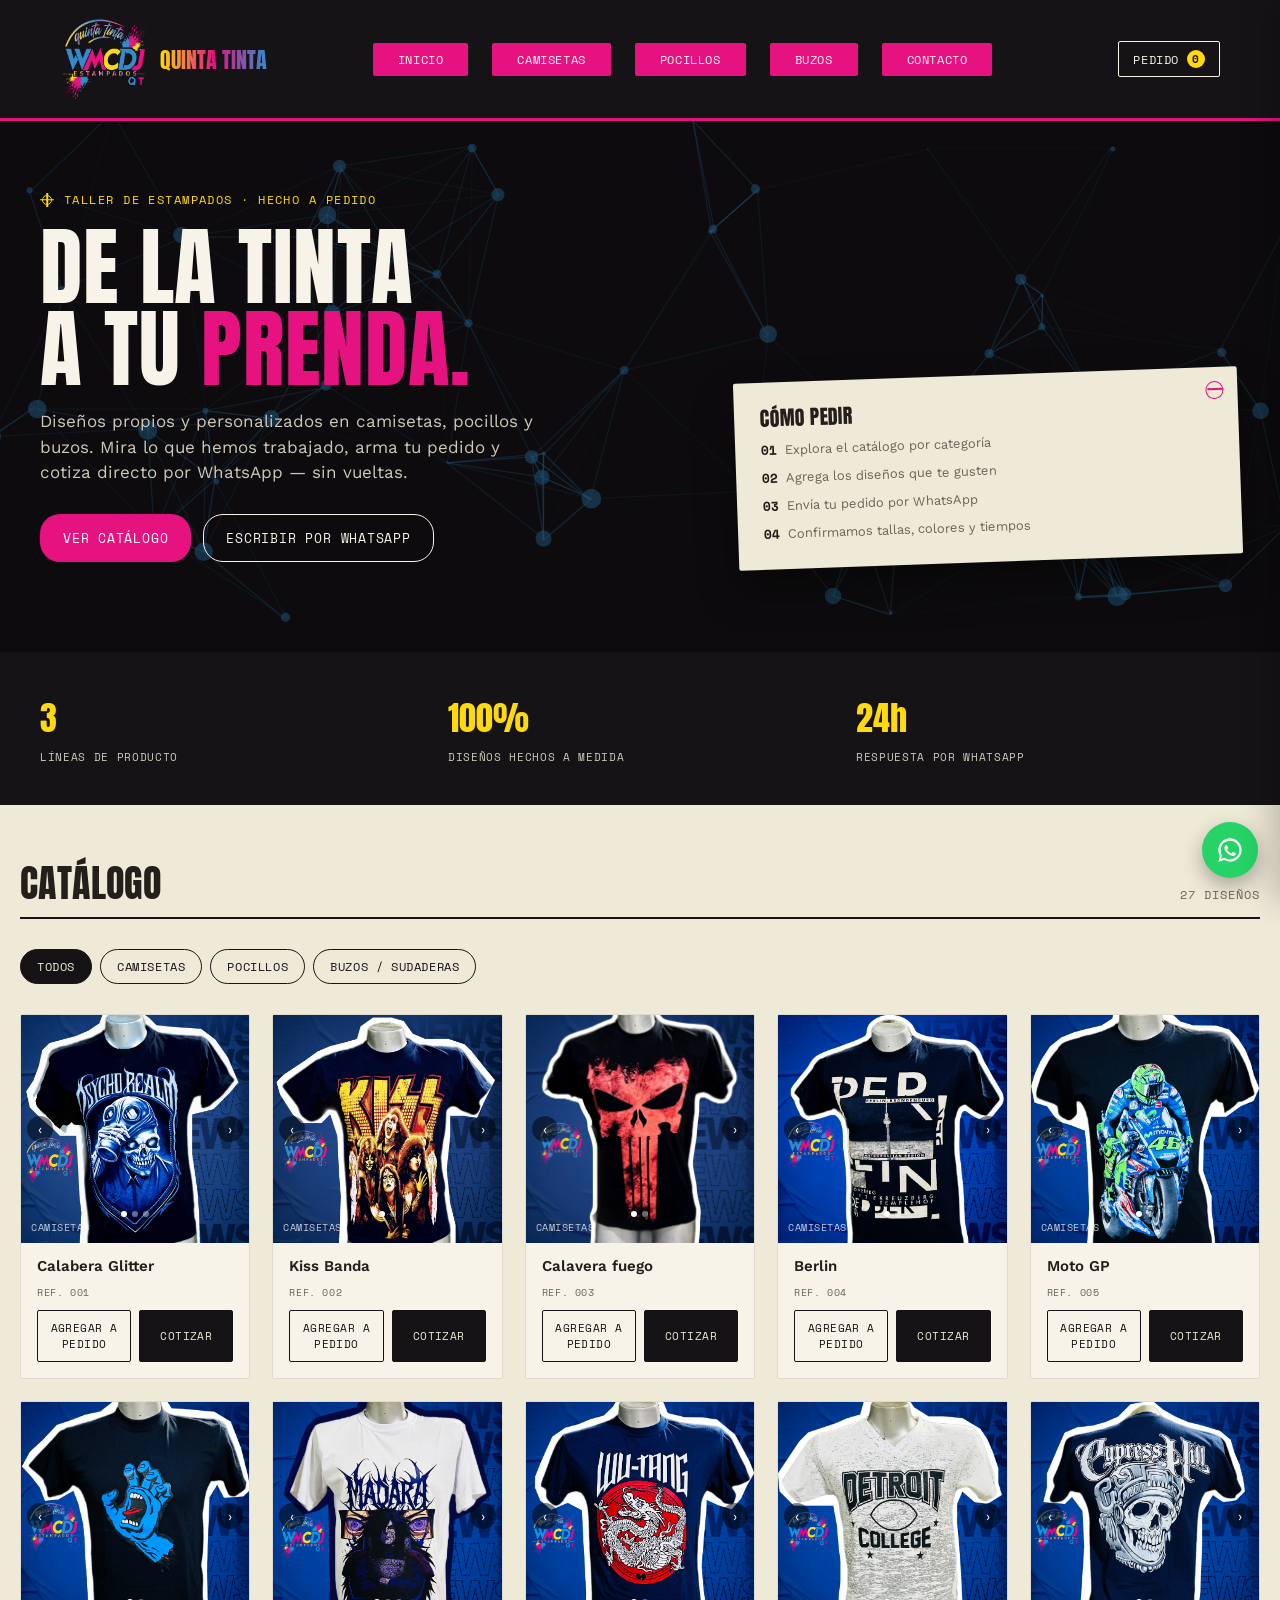
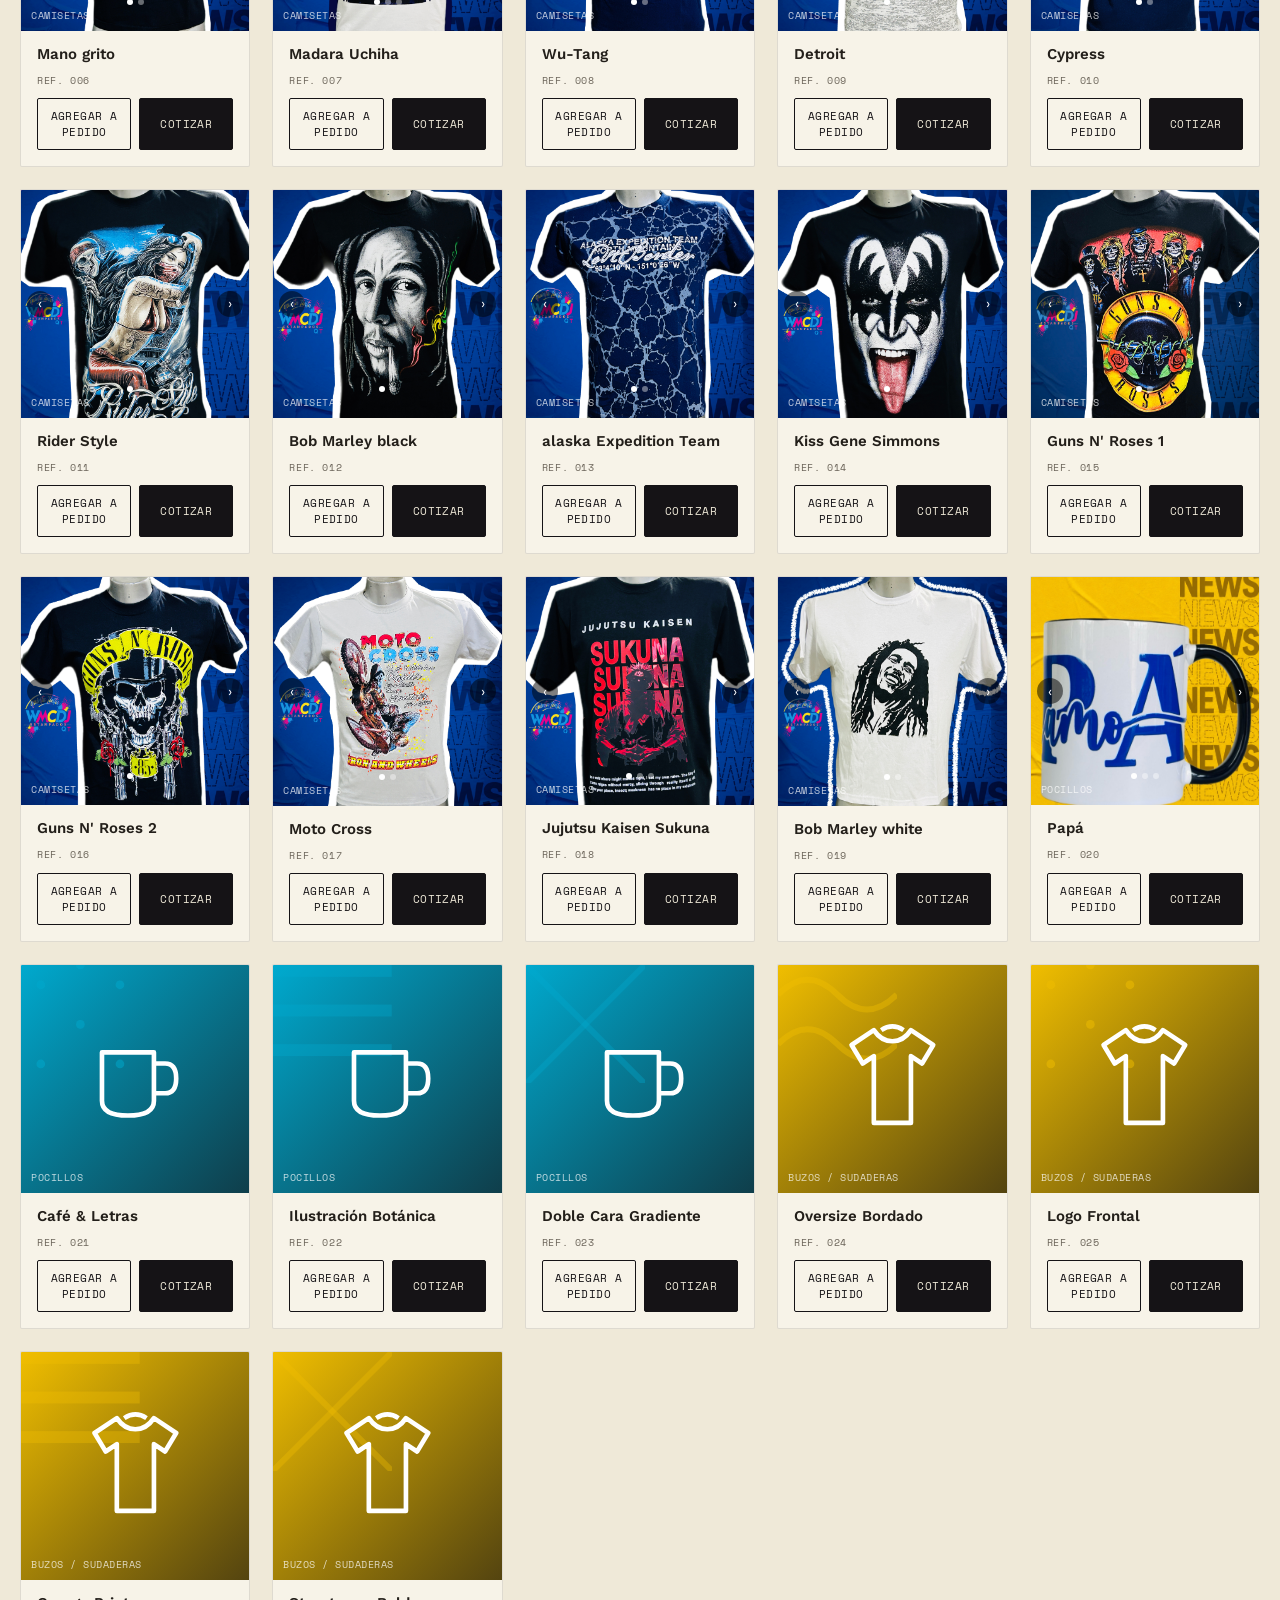
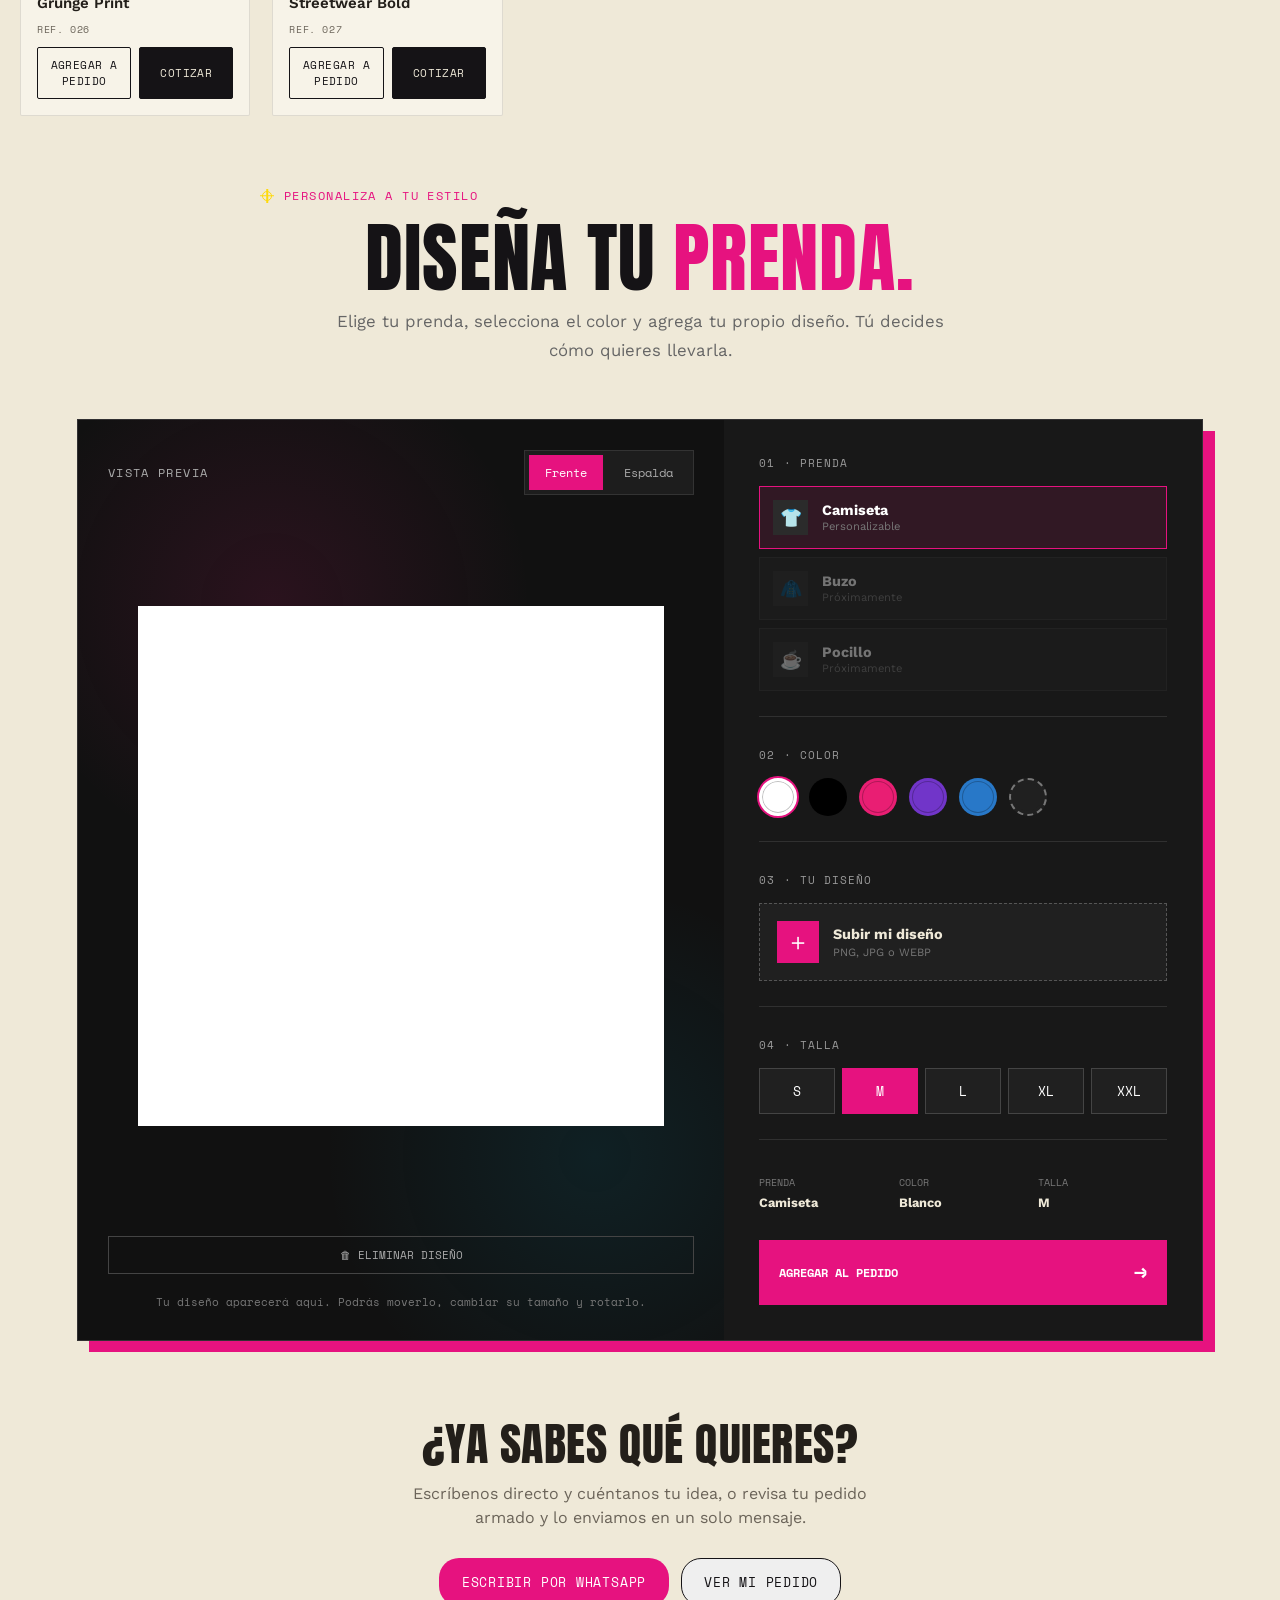
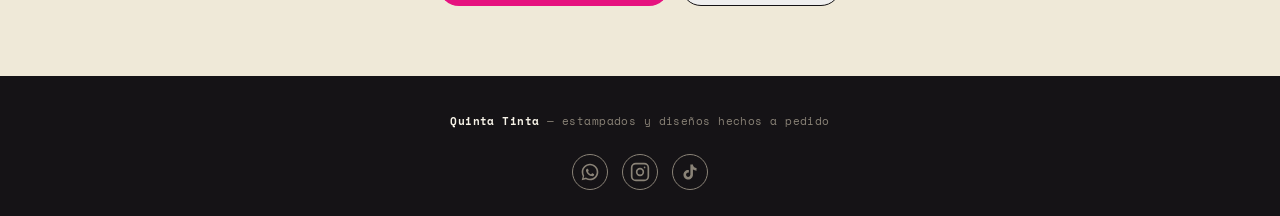
==== index.html @ 42590fd7 "personalizar boton de eliminar" ====
<!DOCTYPE html>
<html lang="es">
<head>
<meta charset="UTF-8">
<meta name="viewport" content="width=device-width, initial-scale=1.0">
<title>Quinta Tinta - Estampados</title>
<link rel="icon" type="image/png" href="img/logo/QTlogo.png">
<link rel="preconnect" href="https://fonts.googleapis.com">
<link href="https://fonts.googleapis.com/css2?family=Anton&family=Work+Sans:wght@400;500;600;700&family=Space+Mono:wght@400;700&display=swap" rel="stylesheet">
<link rel="stylesheet" href="Estilos/estilo.css">
</head>
<body>
  

<header>
  <div class="nav-wrap">

<div class="quinta" id="quintaTinta">
  <img src="img/logo/QTlogo.png" alt="Quinta Tinta" class="quinta-logo" onclick="toggleBrandReveal()">
  <span class="quinta-text">QUINTA&nbsp;TINTA</span>
</div>    

<nav class="links" id="navLinks">
      <button onclick="setActiveNav(this); scrollToId('inicio'); closeMobileMenu();">Inicio</button>
      <button onclick="setActiveNav(this); filterAndScroll('camisetas'); closeMobileMenu();">Camisetas</button>
      <button onclick="setActiveNav(this); filterAndScroll('pocillos'); closeMobileMenu();">Pocillos</button>
      <button onclick="setActiveNav(this); filterAndScroll('buzos'); closeMobileMenu();">Buzos</button>
      <button onclick="setActiveNav(this); scrollToId('contacto'); closeMobileMenu();">Contacto</button>
    </nav>
    <button class="hamburger-btn" onclick="toggleMobileMenu()" aria-label="Abrir menú">
      <span></span><span></span><span></span>
    </button>
    <button class="cart-btn" onclick="openDrawer()">
      Pedido <span class="cart-count" id="cartCount">0</span>
    </button>
  </div>
</header>

<section class="hero" id="inicio">
  <div id="particles-js"></div>
  <div class="hero-inner">
    <div>
      <div class="eyebrow"><span class="reg"><span class="reg-circle"></span></span> Taller de estampados · hecho a pedido</div>
      <h1>De la tinta<br>a tu <span class="accent">prenda.</span></h1>
      <p class="lead">Diseños propios y personalizados en camisetas, pocillos y buzos. Mira lo que hemos trabajado, arma tu pedido y cotiza directo por WhatsApp — sin vueltas.</p>
      <div class="hero-ctas">
        <button class="btn btn-primary" onclick="scrollToId('galeria')">Ver catálogo</button>
        <a class="btn btn-outline" href="#" id="heroWaLink" target="_blank" rel="noopener">Escribir por WhatsApp</a>
      </div>
    </div>
    <div class="hero-stampcard">
      <h3>Cómo pedir</h3>
      <ul>
        <li><b>01</b> Explora el catálogo por categoría</li>
        <li><b>02</b> Agrega los diseños que te gusten</li>
        <li><b>03</b> Envía tu pedido por WhatsApp</li>
        <li><b>04</b> Confirmamos tallas, colores y tiempos</li>
      </ul>
    
  </div>
  </div>
</section>

<div class="strip">
  <div class="strip-inner">
    <div class="strip-item"><span class="num">3</span><span class="lab">Líneas de producto</span></div>
    <div class="strip-item"><span class="num">100%</span><span class="lab">Diseños hechos a medida</span></div>
    <div class="strip-item"><span class="num">24h</span><span class="lab">Respuesta por WhatsApp</span></div>
  </div>
</div>

<section class="section" id="galeria">
  
  <div class="section-head">
    
    <h2>Catálogo</h2>
    <span class="mono" id="resultCount">12 diseños</span>
  </div>
  <div class="filters" id="filters"></div>
  <div class="grid" id="grid"></div>
</section>

<!-- ===== CONFIGURADOR DE PRENDA ===== -->
<section class="customizer-section" id="disena">

  <div class="customizer-head">
    <span class="eyebrow">
      <span class="reg"><span class="reg-circle"></span></span>
      Personaliza a tu estilo
    </span>

    <h2>Diseña tu <span>prenda.</span></h2>

    <p>
      Elige tu prenda, selecciona el color y agrega tu propio diseño.
      Tú decides cómo quieres llevarla.
    </p>
  </div>


  <div class="customizer">

    <!-- ===== VISTA PREVIA ===== -->
    <div class="custom-preview">

      <div class="preview-top">
        <span class="mono">VISTA PREVIA</span>

        <div class="view-switch">
          <button class="view-btn active" data-view="frente">
            Frente
          </button>

          <button class="view-btn" data-view="espalda">
            Espalda
          </button>
        </div>
      </div>


      <div class="mockup-area">

  <div class="mockup-stage" id="mockupStage">
 <!-- Imagen que define la forma del mockup -->
    <img
      id="mockupImage"
      src="img/camisas/frente.png"
      alt="Vista previa de camiseta"
    >

    <!-- Capa de color del mockup -->
    <div id="mockupColorLayer"></div>

    <!-- Canvas de Fabric.js para el diseño -->
    <canvas id="designCanvas"></canvas>

  </div>

</div>
<!-- Boton de eliminar diseño -->
<button type="button" id="deleteDesignBtn" class="delete-design-btn">
  🗑 Eliminar diseño
</button>

      <p class="preview-help">
        Tu diseño aparecerá aquí. Podrás moverlo, cambiar su tamaño y rotarlo.
      </p>

      

    </div>


    <!-- ===== CONTROLES ===== -->
    <div class="custom-controls">

      <div class="control-block">

        <span class="control-label">01 · PRENDA</span>

        <div class="product-options">

          <button class="product-option active" data-product="camiseta">
            <span class="option-icon">👕</span>
            <span>
              <strong>Camiseta</strong>
              <small>Personalizable</small>
            </span>
          </button>

          <button class="product-option disabled" disabled>
            <span class="option-icon">🧥</span>
            <span>
              <strong>Buzo</strong>
              <small>Próximamente</small>
            </span>
          </button>

          <button class="product-option disabled" disabled>
            <span class="option-icon">☕</span>
            <span>
              <strong>Pocillo</strong>
              <small>Próximamente</small>
            </span>
          </button>

        </div>

      </div>


      <div class="control-block">

        <span class="control-label">02 · COLOR</span>

        <div class="color-options">

          <button
            class="color-option active"
            data-color="blanco"
            style="--shirt-color:#ffffff;"
            aria-label="Blanco">
          </button>

          <button
            class="color-option"
            data-color="negro"
            style="--shirt-color:#000000;"
            aria-label="Negro">
          </button>

          <button
            class="color-option"
            data-color="rosado"
            style="--shirt-color:#e91e73;"
            aria-label="Rosado">
          </button>

          <button
            class="color-option"
            data-color="morado"
            style="--shirt-color:#7135c9;"
            aria-label="Morado">
          </button>

          <button
            class="color-option"
            data-color="azul"
            style="--shirt-color:#2878c8;"
            aria-label="Azul">
          </button>

           <!-- SELECTOR PERSONALIZADO -->

  <!-- Selector personalizado -->
  <div class="custom-color-picker">
    <input
      type="color"
      id="customColorPicker"
      value="#ffffff"
    >
    <label for="customColorPicker">+</label>
  </div>



        </div>

      </div>


      <div class="control-block">

        <span class="control-label">03 · TU DISEÑO</span>

        <label class="upload-design" for="designUpload">

          <span class="upload-icon">＋</span>

          <span>
            <strong>Subir mi diseño</strong>
            <small>PNG, JPG o WEBP</small>
          </span>

          <input
            type="file"
            id="designUpload"
            accept="image/png,image/jpeg,image/webp"
            hidden
          >

        </label>

      </div>


      <div class="control-block">

        <span class="control-label">04 · TALLA</span>

        <div class="size-options">

          <button class="size-option">S</button>
          <button class="size-option active">M</button>
          <button class="size-option">L</button>
          <button class="size-option">XL</button>
          <button class="size-option">XXL</button>

        </div>

      </div>


      <div class="custom-summary">

        <div>
          <span>Prenda</span>
          <strong id="summaryProduct">Camiseta</strong>
        </div>

        <div>
          <span>Color</span>
          <strong id="summaryColor">Blanco</strong>
        </div>

        <div>
          <span>Talla</span>
          <strong id="summarySize">M</strong>
        </div>

      </div>


      <button class="custom-add-btn" id="addCustomProduct">
        AGREGAR AL PEDIDO
        <span>→</span>
      </button>

    </div>

  </div>

</section>

<!-- Finde seccion mockup -->

<section class="contact" id="contacto">
  <div class="contact-inner">
    <h2>¿Ya sabes qué quieres?</h2>
    <p>Escríbenos directo y cuéntanos tu idea, o revisa tu pedido armado y lo enviamos en un solo mensaje.</p>
    <div class="hero-ctas" style="justify-content:center;">
      <a class="btn btn-primary" href="#" id="contactWaLink" target="_blank" rel="noopener">Escribir por WhatsApp</a>
      <button class="btn btn-outline" style="border-color:var(--ink);color:var(--ink);" onclick="openDrawer()">Ver mi pedido</button>
    </div>
  </div>
</section>

<footer>
  <div class="footer-inner">
    <p><b>Quinta Tinta</b> — estampados y diseños hechos a pedido</p>
    <div class="footer-social">
      <a href="https://wa.me/573108240839" target="_blank" rel="noopener" aria-label="WhatsApp">
        <svg width="20" height="20" viewBox="0 0 24 24" fill="currentColor"><path d="M12 2C6.48 2 2 6.48 2 12c0 1.85.5 3.58 1.36 5.07L2 22l5.06-1.33A9.94 9.94 0 0012 22c5.52 0 10-4.48 10-10S17.52 2 12 2zm0 18c-1.6 0-3.1-.42-4.4-1.16l-.32-.18-3 .79.8-2.92-.2-.3A7.94 7.94 0 014 12c0-4.41 3.59-8 8-8s8 3.59 8 8-3.59 8-8 8zm4.4-5.6c-.24-.12-1.43-.7-1.65-.79-.22-.08-.38-.12-.54.12-.16.24-.62.79-.76.95-.14.16-.28.18-.52.06-.24-.12-1.01-.37-1.92-1.18-.71-.63-1.19-1.41-1.33-1.65-.14-.24-.01-.37.11-.49.11-.11.24-.28.36-.42.12-.14.16-.24.24-.4.08-.16.04-.3-.02-.42-.06-.12-.54-1.3-.74-1.78-.19-.46-.39-.4-.54-.4-.14 0-.3-.02-.46-.02s-.42.06-.64.3c-.22.24-.84.82-.84 2s.86 2.32.98 2.48c.12.16 1.7 2.6 4.12 3.64.58.25 1.03.4 1.38.51.58.18 1.11.16 1.53.1.47-.07 1.43-.58 1.63-1.15.2-.56.2-1.04.14-1.15-.06-.1-.22-.16-.46-.28z"/></svg>
      </a>
      <a href="https://www.instagram.com/quinta_tinta_wmcdj?igsh=MXI5OXFvcHE1djl3YQ==" target="_blank" rel="noopener" aria-label="Instagram">
        <svg width="20" height="20" viewBox="0 0 24 24" fill="none" stroke="currentColor" stroke-width="2"><rect x="2" y="2" width="20" height="20" rx="5"/><circle cx="12" cy="12" r="4"/><circle cx="17.5" cy="6.5" r="1" fill="currentColor" stroke="none"/></svg>
      </a>
      <a href="https://www.tiktok.com/@quinta.tinta.wmcd?_r=1&_t=ZS-98TsbgsOQrZ" target="_blank" rel="noopener" aria-label="TikTok">
        <svg width="20" height="20" viewBox="0 0 24 24" fill="currentColor"><path d="M16.6 5.82s.51.5 0 0A4.278 4.278 0 0115.54 3h-3.09v12.4a2.592 2.592 0 01-2.59 2.5c-1.42 0-2.6-1.16-2.6-2.6 0-1.72 1.66-3.01 3.37-2.48V9.66c-3.45-.46-6.47 2.22-6.47 5.64 0 3.33 2.76 5.7 5.69 5.7 3.14 0 5.69-2.55 5.69-5.7V9.01a7.35 7.35 0 004.3 1.38V7.3s-1.88.09-3.24-1.48z"/></svg>
      </a>
    </div>
  </div>
</footer>

<a class="wa-fab" id="fabWaLink" target="_blank" rel="noopener" aria-label="Escribir por WhatsApp">
  <svg width="28" height="28" viewBox="0 0 24 24" fill="#fff"><path d="M12 2C6.48 2 2 6.48 2 12c0 1.85.5 3.58 1.36 5.07L2 22l5.06-1.33A9.94 9.94 0 0012 22c5.52 0 10-4.48 10-10S17.52 2 12 2zm0 18c-1.6 0-3.1-.42-4.4-1.16l-.32-.18-3 .79.8-2.92-.2-.3A7.94 7.94 0 014 12c0-4.41 3.59-8 8-8s8 3.59 8 8-3.59 8-8 8zm4.4-5.6c-.24-.12-1.43-.7-1.65-.79-.22-.08-.38-.12-.54.12-.16.24-.62.79-.76.95-.14.16-.28.18-.52.06-.24-.12-1.01-.37-1.92-1.18-.71-.63-1.19-1.41-1.33-1.65-.14-.24-.01-.37.11-.49.11-.11.24-.28.36-.42.12-.14.16-.24.24-.4.08-.16.04-.3-.02-.42-.06-.12-.54-1.3-.74-1.78-.19-.46-.39-.4-.54-.4-.14 0-.3-.02-.46-.02s-.42.06-.64.3c-.22.24-.84.82-.84 2s.86 2.32.98 2.48c.12.16 1.7 2.6 4.12 3.64.58.25 1.03.4 1.38.51.58.18 1.11.16 1.53.1.47-.07 1.43-.58 1.63-1.15.2-.56.2-1.04.14-1.15-.06-.1-.22-.16-.46-.28z"/></svg>
</a>

<div class="overlay" id="overlay" onclick="closeDrawer()"></div>
<aside class="drawer" id="drawer">
  <div class="drawer-head">
    <h3>Tu pedido</h3>
    <button class="drawer-close" onclick="closeDrawer()" aria-label="Cerrar">✕</button>
  </div>
  <div class="drawer-list" id="drawerList"></div>
  <div class="drawer-foot">
    <a class="btn" id="sendOrderWa" target="_blank" rel="noopener">Enviar pedido por WhatsApp</a>
    <p class="drawer-note">Al enviar se abre WhatsApp con el resumen de tu pedido ya escrito — solo debes darle "enviar".</p>
  </div>
</aside>

<div class="overlay" id="lightboxOverlay" onclick="closeLightbox()"></div>
<div class="lightbox" id="lightbox">
  <button class="lightbox-close" onclick="closeLightbox()" aria-label="Cerrar">✕</button>
  <div class="lightbox-img-wrap">
    <img id="lightboxImg" src="" alt="">
    <button class="lightbox-nav lightbox-prev" onclick="lightboxNav(-1)" aria-label="Anterior">‹</button>
    <button class="lightbox-nav lightbox-next" onclick="lightboxNav(1)" aria-label="Siguiente">›</button>
  </div>
  <div class="lightbox-info">
    <h3 id="lightboxTitle"></h3>
    <div class="lightbox-dots" id="lightboxDots"></div>
  </div>
</div>

<!-- JAVASCRIPT LIBRERIA PARTICLES -->
<script src="particles.min.js"></script>
<script>  
  particlesJS(
    {
  "particles": {
    "number": {
      "value": 63,
      "density": {
        "enable": true,
        "value_area": 721.5354273894853
      }
    },
    "color": {
      "value": "#358bcb"
    },
    "shape": {
      "type": "circle",
      "stroke": {
        "width": 0,
        "color": "#ffffff"
      },
      "polygon": {
        "nb_sides": 5
      },
      "image": {
        "src": "img/github.svg",
        "width": 100,
        "height": 100
      }
    },
    "opacity": {
      "value": 0.5,
      "random": false,
      "anim": {
        "enable": false,
        "speed": 1,
        "opacity_min": 0.1,
        "sync": false
      }
    },
    "size": {
      "value": 10,
      "random": true,
      "anim": {
        "enable": false,
        "speed": 46.288401101176675,
        "size_min": 7.308694910712106,
        "sync": false
      }
    },
    "line_linked": {
      "enable": true,
      "distance": 208.44356791251798,
      "color": "#358bcb",
      "opacity": 0.5692112816072606,
      "width": 1.2827296486924182
    },
    "move": {
      "enable": true,
      "speed": 9.620472365193136,
      "direction": "none",
      "random": false,
      "straight": false,
      "out_mode": "out",
      "bounce": false,
      "attract": {
        "enable": false,
        "rotateX": 400.8530152163807,
        "rotateY": 1200
      }
    }
  },
  "interactivity": {
    "detect_on": "canvas",
    "events": {
      "onhover": {
        "enable": true,
        "mode": "repulse"
      },
      "onclick": {
        "enable": true,
        "mode": "repulse"
      },
      "resize": true
    },
    "modes": {
      "grab": {
        "distance": 194.89853095232286,
        "line_linked": {
          "opacity": 1
        }
      },
      "bubble": {
        "distance": 633.4202255950493,
        "size": 211.14007519834973,
        "duration": 2.1926084732136317,
        "opacity": 8,
        "speed": 3
      },
      "repulse": {
        "distance": 316.7101127975246,
        "duration": 0.4
      },
      "push": {
        "particles_nb": 4
      },
      "remove": {
        "particles_nb": 2
      }
    }
  },
  "retina_detect": true
}
  )
</script>

<!-- <canvas id="designCanvas"></canvas> -->
<!-- FABRIC.JS -->
<script src="https://cdnjs.cloudflare.com/ajax/libs/fabric.js/5.3.1/fabric.min.js"></script>

<!-- JAVASCRIPT DEL PROYECTO -->
<script src="Funcion/funciones.js"></script>

</body>
</html>
---- Estilos/estilo.css ----
:root{
    --ink:#151316;
    --ink-soft:#232025;
    --paper:#EFE9D8;
    --paper-soft:#F7F3E8;
    --magenta:#E6127F;
    --cyan:#358BCB;
    --yellow:#FEDA0C;
    --text-on-ink:#F7F3E8;
    --text-on-paper:#231F1A;
    --text-muted:#6b6459;
    --radius:2px;
  }
  *{box-sizing:border-box;}
  html{scroll-behavior:smooth;}
  body{
    margin:0;
    background:var(--paper);
    color:var(--text-on-paper);
    font-family:'Work Sans',sans-serif;
    -webkit-font-smoothing:antialiased;
  }
  h1,h2,h3,.display{
    font-family:'Anton',sans-serif;
    font-weight:400;
    text-transform:uppercase;
    letter-spacing:0.01em;
    line-height:0.95;
  }
  .mono{font-family:'Space Mono',monospace;}
  a{color:inherit;}
  button{font-family:inherit;cursor:pointer;}
  :focus-visible{outline:3px solid var(--magenta);outline-offset:2px;}

  /* registration mark */
  .reg{
    position:relative;
    width:14px;height:14px;
    flex-shrink:0;
  }
  .reg::before,.reg::after{
    content:"";
    position:absolute;
    background:currentColor;
  }
  .reg::before{left:50%;top:0;width:1.5px;height:100%;transform:translateX(-50%);}
  .reg::after{top:50%;left:0;height:1.5px;width:100%;transform:translateY(-50%);}
  .reg-circle{
    position:absolute;inset:2px;
    border:1.5px solid currentColor;
    border-radius:50%;
  }

  /* ---------- HEADER ---------- */
  header{
    position:sticky;top:0;z-index:40;
    background:var(--ink);
    color:var(--text-on-ink);
    border-bottom:3px solid var(--magenta);
  }
  .nav-wrap{
    max-width:1200px;margin:0 auto;
    display:flex;align-items:center;justify-content:space-between;
    padding:14px 20px;
    gap:16px;
  }

 .quinta-text{
  background:linear-gradient(90deg, #FEDA0C 0%, #E6127F 50%, #358BCB 100%);
  -webkit-background-clip:text;
  background-clip:text;
  color:transparent;
  -webkit-text-fill-color:transparent;

  /* animación */
  display:inline-block;
  opacity:1;
  transform:translateX(0);
  transition:transform .45s cubic-bezier(.16,1,.3,1), opacity .35s ease;
  pointer-events:auto;
}

.quinta.revealed .quinta-text{
  opacity:0;
  transform:translateX(20px);
  pointer-events:none;
}

  .quinta{
    display:flex;align-items:center;gap:10px;
    font-family:'Anton',sans-serif;
    font-size:22px;
    text-transform:uppercase;
    white-space:nowrap;
  }

  .quinta-logo{
  height:90px;
  width:auto;
  display:block;
  cursor:pointer;
}


  .quinta .reg{color:var(--yellow);}
  nav.links{
    display:flex;gap:4px;
    flex-wrap:wrap;
  }


  nav.links button{
    text-align:left;
    margin-right: 20px;
    background:none;
    background:var(--magenta);
    border:none;
    color:var(--text-on-ink);
    font-family:'Space Mono',monospace;
    font-size:12px;letter-spacing:0.05em;
    text-transform:uppercase;
    padding:8px 25px;
    border-radius:var(--radius);
    transition:background .15s ease;
    align-items:center;justify-content:center;
  }
  nav.links button:hover{background:var(--magenta);}
  nav.links button.active{background:var(--cyan);color:#fff;}

  .cart-btn{
    position:relative;
    background:transparent;
    border:1.5px solid var(--text-on-ink);
    color:var(--text-on-ink);
    padding:8px 14px;
    font-family:'Space Mono',monospace;
    font-size:12px;
    text-transform:uppercase;
    letter-spacing:.05em;
    display:flex;align-items:center;gap:8px;
    border-radius:var(--radius);
    transition:border-color .15s ease, background .15s ease;
  }
  .cart-btn:hover{border-color:var(--yellow);}
  .cart-count{
    background:var(--yellow);color:var(--ink);
    font-weight:700;
    min-width:18px;height:18px;
    border-radius:50%;
    display:flex;align-items:center;justify-content:center;
    font-size:11px;
  }

 

  /* ---------- HERO ---------- */
  .hero{
  background: var(--ink); /* se queda como color de respaldo mientras carga el video */
  color: var(--text-on-ink);
  padding: 70px 20px 90px;
  position: relative;
  overflow: hidden;
}

  #particles-js{
  margin: 0;
  position:absolute;
  inset:0;
  z-index:0;
  width:100%;
  height:100%;
}


.hero-video{
  position: absolute;
  top: 50%;
  left: 50%;
  min-width: 100%;
  min-height: 100%;
  width: auto;
  height: auto;
  transform: translate(-50%, -50%);
  object-fit: cover;
  z-index: 0;
}

.hero-inner{
  position: relative;
  z-index: 2;
}

/* opcional: capa oscura encima del video para que el texto se lea mejor */
.hero::after{
  content: "";
  position: absolute;
  inset: 0;
  background: rgba(0,0,0,0.4);
  z-index: 1;
}
  .hero-inner{
    max-width:1200px;margin:0 auto;
    display:grid;
    grid-template-columns:1.3fr 1fr;
    gap:40px;
    align-items:end;
  }
  .eyebrow{
    display:flex;align-items:center;gap:10px;
    font-family:'Space Mono',monospace;
    font-size:12px;letter-spacing:.12em;
    text-transform:uppercase;
    color:var(--yellow);
    margin-bottom:18px;
  }
  .eyebrow .reg{color:var(--yellow);}
  .hero h1{
    font-size:clamp(42px,7vw,86px);
    margin:0 0 20px;
  }
  .hero h1 .accent{color:var(--magenta);}
  .hero p.lead{
    font-size:17px;
    color:#CFC9BB;
    max-width:46ch;
    margin:0 0 28px;
    line-height:1.5;
  }
  .hero-ctas{display:flex;gap:12px;flex-wrap:wrap;}
  .btn{
    display:inline-flex;align-items:center;gap:8px;
    padding:13px 22px;
    font-family:'Space Mono',monospace;
    font-size:13px;text-transform:uppercase;letter-spacing:.06em;
    border-radius:var(--radius);
    border:1.5px solid transparent;
    transition:transform .12s ease, background .15s ease;
  }


  .btn:active{transform:scale(0.96);}
  .btn-primary{
    text-decoration:none;
    border-radius:20px;
    background:var(--magenta);
    color:#fff;}

  .btn-primary:hover{background:#c91569;}

  .btn-outline{
    text-decoration:none;
    border-radius:20px;
    border-color:var(--text-on-ink);
    color:var(--text-on-ink);}
  .btn-outline:hover{background:rgba(255,255,255,.08);}

  .hero-stampcard{
    background:var(--paper);
    color:var(--text-on-paper);
    padding:26px;
    border-radius:var(--radius);
    position:relative;
    transform:rotate(-2deg);
    box-shadow:0 20px 40px rgba(0,0,0,.35);
  }
  .hero-stampcard::before{
    content:"";
    position:absolute;top:14px;right:14px;
    width:16px;height:16px;
    border:1.5px solid var(--magenta);
    border-radius:50%;
  }
  .hero-stampcard::after{
    content:"";
    position:absolute;top:14px;right:14px;
    width:16px;height:1.5px;background:var(--magenta);
    transform:translateY(7px);
  }
  .hero-stampcard h3{font-size:20px;margin:0 0 12px;}
  .hero-stampcard ul{
    list-style:none;margin:0;padding:0;
    font-size:13px;color:var(--text-muted);
    display:flex;flex-direction:column;gap:8px;
  }
  .hero-stampcard li{display:flex;gap:8px;align-items:baseline;}
  .hero-stampcard li b{color:var(--text-on-paper);font-family:'Space Mono',monospace;}

  /* ---------- SECTION HEADERS ---------- */


  .section{
    max-width:100%;
    margin:0 auto;
    padding:60px 20px;}

  .section-head{
    display:flex;align-items:baseline;justify-content:space-between;
    gap:20px;flex-wrap:wrap;
    margin-bottom:30px;
    border-bottom:2px solid var(--ink);
    padding-bottom:14px;
  }
  .section-head h2{font-size:clamp(26px,4vw,38px);margin:0;}
  .section-head .mono{font-size:12px;color:var(--text-muted);text-transform:uppercase;letter-spacing:.08em;}

  .filters{display:flex;gap:8px;flex-wrap:wrap;margin-bottom:30px;}
  .filter-btn{
    background:none;
    border:1.5px solid var(--ink);
    color:var(--ink);
    padding:8px 16px;
    font-family:'Space Mono',monospace;
    font-size:12px;text-transform:uppercase;letter-spacing:.05em;
    border-radius:999px;
    transition:background .15s ease, color .15s ease;
  }
  .filter-btn:hover{background:rgba(0,0,0,.06);}
  .filter-btn.active{background:var(--ink);color:var(--paper);}

  /* ---------- GRID / CARDS ---------- */
  .grid{
    display:grid;
    grid-template-columns:repeat(auto-fill,minmax(230px,1fr));
    gap:22px;
  }
  .card{
    background:var(--paper-soft);
    border:1.5px solid rgba(0,0,0,.1);
    border-radius:var(--radius);
    overflow:hidden;
    display:flex;flex-direction:column;
    transition:transform .18s ease, box-shadow .18s ease, border-color .18s ease;
    position:relative;
  }
  .card:hover{
    transform:translateY(-4px);
    box-shadow:0 14px 26px rgba(0,0,0,.14);
    border-color:var(--ink);
  }
  .card .reg{
    position:absolute;top:10px;right:10px;
    color:#fff;
    opacity:0;
    transition:opacity .18s ease;
  }
  .card:hover .reg{opacity:0.85;}

  .swatch{
    aspect-ratio:1/1;
    position:relative;
    display:flex;align-items:center;justify-content:center;
  }
  .swatch svg{width:52%;height:52%;position:relative;z-index:2;}
  .swatch-label{
    position:absolute;bottom:8px;left:10px;
    font-family:'Space Mono',monospace;
    font-size:10px;letter-spacing:.05em;
    color:rgba(255,255,255,.75);
    z-index:2;
    text-transform:uppercase;
  }

  .card-body{padding:14px 16px 16px;display:flex;flex-direction:column;gap:10px;flex:1;}
  .card-body h4{margin:0;font-size:15px;font-weight:600;font-family:'Work Sans',sans-serif;}
  .card-tag{
    font-family:'Space Mono',monospace;font-size:10px;
    color:var(--text-muted);text-transform:uppercase;letter-spacing:.06em;
  }
  .card-row{
    margin-top:auto;
    display:flex;gap:8px;
  }
  .card-btn{
    flex:1;
    padding:9px 8px;
    font-size:11px;
    font-family:'Space Mono',monospace;
    text-transform:uppercase;letter-spacing:.04em;
    border-radius:var(--radius);
    border:1.5px solid var(--ink);
    background:transparent;color:var(--ink);
    transition:background .15s ease,color .15s ease;
  }
  .card-btn:hover{background:var(--ink);color:var(--paper);}
  .card-btn.solid{background:var(--ink);color:var(--paper);}
  .card-btn.solid:hover{background:var(--magenta);border-color:var(--magenta);}
  .card-btn.added{background:var(--yellow);border-color:var(--yellow);color:var(--ink);}

  /* ---------- STRIP / TRUST ---------- */
  .strip{
    background:var(--ink);color:var(--text-on-ink);
    padding:40px 20px;
  }
  .strip-inner{
    max-width:1200px;margin:0 auto;
    display:grid;grid-template-columns:repeat(auto-fit,minmax(180px,1fr));
    gap:24px;
  }
  .strip-item{display:flex;flex-direction:column;gap:6px;}
  .strip-item .num{font-family:'Anton',sans-serif;font-size:34px;color:var(--yellow);}
  .strip-item .lab{font-family:'Space Mono',monospace;font-size:11px;letter-spacing:.06em;text-transform:uppercase;color:#CFC9BB;}

  /* ---------- CONTACT ---------- */
  .contact{
    background:var(--paper);
    padding:70px 20px;
  }
  .contact-inner{
    max-width:900px;margin:0 auto;
    text-align:center;
  }
  .contact h2{font-size:clamp(28px,5vw,46px);margin:0 0 16px;}
  .contact p{color:var(--text-muted);max-width:50ch;margin:0 auto 28px;line-height:1.5;}

  /* ---------- FOOTER ---------- */
  footer{
  background:var(--ink);color:#8A8377;
  padding:26px 20px;
  font-family:'Space Mono',monospace;
  font-size:11px;
  text-align:center;
  letter-spacing:.04em;
}
footer b{color:var(--text-on-ink);}


.footer-inner{
  display:flex;flex-direction:column;align-items:center;gap:14px;
}
.footer-social{
  display:flex;gap:14px;
}
.footer-social a{
  width:36px;height:36px;
  display:flex;align-items:center;justify-content:center;
  border:1.5px solid #8A8377;
  border-radius:50%;
  color:#8A8377;
  transition:border-color .15s ease, color .15s ease;
}
.footer-social a:hover{
  border-color:var(--yellow);
  color:var(--yellow);
}

  /* ---------- WHATSAPP FAB ---------- */
  .wa-fab{
    position:fixed;bottom:22px;right:22px;z-index:50;
    background:#25D366;color:#fff;
    width:56px;height:56px;border-radius:50%;
    display:flex;align-items:center;justify-content:center;
    box-shadow:0 8px 20px rgba(0,0,0,.3);
    border:none;
    transition:transform .15s ease;
  }
  .wa-fab:hover{transform:scale(1.08);}

  /* ---------- CART DRAWER ---------- */
  .overlay{
    position:fixed;inset:0;background:rgba(0,0,0,.45);
    z-index:60;opacity:0;pointer-events:none;transition:opacity .2s ease;
  }
  .overlay.open{opacity:1;pointer-events:auto;}
  .drawer{
    position:fixed;top:0;right:0;bottom:0;
    width:min(380px,92vw);
    background:var(--paper-soft);
    z-index:61;
    transform:translateX(100%);
    transition:transform .25s ease;
    display:flex;flex-direction:column;
    box-shadow:-10px 0 30px rgba(0,0,0,.2);
  }
  .drawer.open{transform:translateX(0);}
  .drawer-head{
    background:var(--ink);color:var(--text-on-ink);
    padding:18px 20px;
    display:flex;align-items:center;justify-content:space-between;
  }
  .drawer-head h3{margin:0;font-size:18px;}
  .drawer-close{background:none;border:none;color:var(--text-on-ink);font-size:20px;line-height:1;}
  .drawer-list{flex:1;overflow-y:auto;padding:16px 20px;display:flex;flex-direction:column;gap:12px;}
  .drawer-empty{color:var(--text-muted);font-size:14px;text-align:center;margin-top:40px;}
  .drawer-item{
    display:flex;align-items:center;gap:12px;
    border-bottom:1px solid rgba(0,0,0,.08);
    padding-bottom:12px;
  }
  .drawer-item .di-swatch{width:44px;height:44px;border-radius:var(--radius);flex-shrink:0;}
  .drawer-item .di-info{flex:1;min-width:0;}
  .drawer-item .di-info h5{margin:0 0 2px;font-size:13px;}
  .drawer-item .di-info span{font-size:11px;color:var(--text-muted);font-family:'Space Mono',monospace;}
  .di-qty{display:flex;align-items:center;gap:6px;}
  .di-qty button{
    width:22px;height:22px;border:1px solid var(--ink);background:none;border-radius:50%;
    font-family:'Space Mono',monospace;font-size:12px;display:flex;align-items:center;justify-content:center;
  }
  .di-remove{background:none;border:none;color:var(--magenta);font-size:11px;font-family:'Space Mono',monospace;text-decoration:underline;margin-left:4px;}
  .drawer-foot{padding:18px 20px;border-top:2px solid var(--ink);}
  .drawer-foot .btn{width:100%;justify-content:center;background:#25D366;color:#fff;}
  .drawer-foot .btn:hover{background:#1ebc59;}
  .drawer-note{font-size:11px;color:var(--text-muted);margin-top:10px;line-height:1.4;}

  .hamburger-btn{
  display:none;
  flex-direction:column;justify-content:center;gap:5px;
  background:none;border:none;
  width:30px;height:30px;
}
.hamburger-btn span{
  display:block;
  width:100%;
  height:2px;
  background:var(--magenta);
}

@media (max-width:860px){
  .hero-inner{grid-template-columns:1fr;}
  .hero-stampcard{transform:rotate(0);}

  .hamburger-btn{display:flex;}

  nav.links{
    display:flex;
    flex-direction:column;
    position:absolute;
    top:100%;left:0;right:0;
    background:var(--ink);
    border-bottom:3px solid var(--magenta);
    /* padding:10px 20px 16px; */
    gap:2px;
    max-height:0;
    overflow:hidden;
    transition:max-height .25s ease;
  }
  nav.links.open{
    max-height:300px;
  }
  
}
  @media (prefers-reduced-motion:reduce){
    *{transition:none !important; scroll-behavior:auto !important;}
  }

  .lightbox{
  position:fixed;top:50%;left:50%;transform:translate(-50%,-50%) scale(.95);
  z-index:71;
  background:var(--paper-soft);
  width:min(520px,92vw);
  max-height:88vh;
  border-radius:var(--radius);
  overflow:hidden;
  opacity:0;pointer-events:none;
  transition:opacity .2s ease, transform .2s ease;
  display:flex;flex-direction:column;
}
.lightbox.open{opacity:1;pointer-events:auto;transform:translate(-50%,-50%) scale(1);}
#lightboxOverlay{z-index:70;}
.lightbox-close{
  position:absolute;top:10px;right:10px;z-index:3;
  background:rgba(0,0,0,.5);color:#fff;border:none;
  width:32px;height:32px;border-radius:50%;font-size:16px;
}
.lightbox-img-wrap{position:relative;background:var(--ink);aspect-ratio:1/1;display:flex;align-items:center;justify-content:center;}
.lightbox-img-wrap img{width:100%;height:100%;object-fit:contain;}
.lightbox-nav{
  position:absolute;top:50%;transform:translateY(-50%);
  background:rgba(0,0,0,.5);color:#fff;border:none;
  width:36px;height:36px;border-radius:50%;font-size:18px;
}
.lightbox-prev{left:10px;}
.lightbox-next{right:10px;}
.lightbox-info{padding:16px 18px;}
.lightbox-info h3{margin:0 0 10px;font-size:18px;}
.lightbox-dots{display:flex;gap:6px;}
.lightbox-dots span{width:7px;height:7px;border-radius:50%;background:rgba(0,0,0,.2);}
.lightbox-dots span.active{background:var(--magenta);}
.swatch.clickable{cursor:pointer;}


/* =========================================================
   CONFIGURADOR DE PRENDA
========================================================= */

.customizer-section {
  padding: 11px 6vw;
  background: var(--paper);
  color: var(--ink);
  position: relative;
  overflow: hidden;
}

.customizer-head {
  max-width: 760px;
  margin: 0 auto 55px;
  text-align: center;
}

.customizer-head .eyebrow {
  color: var(--magenta);
}

.customizer-head h2 {
  margin: 14px 0 12px;
  font-family: "Anton", sans-serif;
  font-size: clamp(3rem, 6vw, 5.5rem);
  line-height: .95;
  text-transform: uppercase;
}

.customizer-head h2 span {
  color: var(--magenta);
}

.customizer-head p {
  max-width: 650px;
  margin: auto;
  font-size: 1.05rem;
  line-height: 1.7;
  color: #666;
}


/* CONTENEDOR PRINCIPAL */

.customizer {
  max-width: 1250px;
  margin: auto;

  display: grid;
  grid-template-columns: minmax(0, 1.15fr) minmax(350px, .85fr);

  background: var(--ink);
  color: var(--paper);

  border: 1px solid rgba(255,255,255,.12);
  box-shadow: 12px 12px 0 var(--magenta);
}


/* =========================================================
   PREVIEW
========================================================= */

.custom-preview {
  min-height: 700px;
  padding: 30px;

  display: flex;
  flex-direction: column;

  background:
    radial-gradient(circle at 30% 20%, rgba(227,28,121,.12), transparent 30%),
    radial-gradient(circle at 80% 80%, rgba(0,169,206,.10), transparent 30%),
    #111;
}

.preview-top {
  display: flex;
  justify-content: space-between;
  align-items: center;
  gap: 20px;
}

.preview-top .mono {
  font-family: "Space Mono", monospace;
  font-size: .72rem;
  letter-spacing: .12em;
  color: #aaa;
}


/* FRENTE / ESPALDA */

.view-switch {
  display: flex;
  gap: 5px;
  padding: 4px;
  background: #1d1d1d;
  border: 1px solid #333;
}

.view-btn {
  border: 0;
  padding: 9px 16px;

  background: transparent;
  color: #aaa;

  font-family: "Space Mono", monospace;
  font-size: .72rem;

  cursor: pointer;
  transition: .2s;
}

.view-btn:hover {
  color: white;
}

.view-btn.active {
  background: var(--magenta);
  color: white;
}


/* ZONA DEL MOCKUP */

.mockup-area {
  flex: 1;

  min-height: 560px;

  display: flex;
  justify-content: center;
  align-items: center;

  padding: 30px;
}

.mockup-stage {
  position: relative;

  width: min(100%, 600px);
  height: 520px;

  display: flex;
  align-items: center;
  justify-content: center;
}


/* MOCKUP */

/* =========================================================
   MOCKUP + COLOR
========================================================= */

#mockupImage {
  position: absolute;

  width: 100%;
  max-width: 600px;
  height: 100%;

  object-fit: contain;

  pointer-events: none;
  user-select: none;

  /* La imagen original no se muestra */
  opacity: 0;
}


/* =========================================================
   CAPA DE COLOR DEL MOCKUP
========================================================= */

#mockupColorLayer {
  position: absolute;
  width: 100%;
  max-width: 600px;
  height: 100%;
  background-color: #ffffff;

  /*
   * La imagen del mockup funciona como máscara.
   * JavaScript cambiará esta máscara entre
   * frente.png y espalda.png.
   */

  -webkit-mask-repeat: no-repeat;
  mask-repeat: no-repeat;

  -webkit-mask-position: center;
  mask-position: center;

  -webkit-mask-size: contain;
  mask-size: contain;

  pointer-events: none;

  transition: background-color .25s ease;

  z-index: 1;
}


/* CANVAS */

#designCanvas {
  position: absolute;
  width: 100%;
  height: 100%;
  pointer-events: auto;
  z-index: 3;
}

/* TEXTO DE AYUDA */

.preview-help {
  margin: 0;

  text-align: center;

  font-family: "Space Mono", monospace;
  font-size: .68rem;

  color: #777;
}


/* =========================================================
   CONTROLES
========================================================= */

.custom-controls {
  padding: 35px;

  background: #181818;

  display: flex;
  flex-direction: column;
  gap: 30px;
}

.control-block {
  border-bottom: 1px solid #303030;
  padding-bottom: 25px;
}

.control-label {
  display: block;

  margin-bottom: 15px;

  font-family: "Space Mono", monospace;
  font-size: .68rem;
  letter-spacing: .1em;

  color: #999;
}


/* PRODUCTOS */

.product-options {
  display: flex;
  flex-direction: column;
  gap: 8px;
}

.product-option {
  width: 100%;

  display: flex;
  align-items: center;
  gap: 14px;

  padding: 13px;

  border: 1px solid #333;
  background: #202020;

  color: white;

  text-align: left;

  cursor: pointer;

  transition: .2s;
}

.product-option:hover {
  border-color: var(--magenta);
}

.product-option.active {
  border-color: var(--magenta);
  background: rgba(227,28,121,.12);
}

.option-icon {
  width: 35px;
  height: 35px;

  display: grid;
  place-items: center;

  background: #2b2b2b;

  font-size: 18px;
}

.product-option strong {
  display: block;
  font-size: .9rem;
}

.product-option small {
  display: block;
  margin-top: 2px;
  color: #777;
  font-size: .7rem;
}

.product-option.disabled {
  opacity: .4;
  cursor: not-allowed;
}


/* COLORES */

.color-options {
  display: flex;
  gap: 12px;
  flex-wrap: wrap;
}

.color-option {
  width: 38px;
  height: 38px;
  border-radius: 50%;
  background: var(--shirt-color);
  border: 3px solid transparent;
  box-shadow:
    inset 0 0 0 1px rgba(0,0,0,.25);
  cursor: pointer;
  transition: .2s;
}

/* =========================================================
   COLOR PERSONALIZADO
========================================================= */

.custom-color-picker {
  position: relative;

  width: 38px;
  height: 38px;
}


/* INPUT REAL */

#customColorPicker {
  position: absolute;

  width: 1px;
  height: 1px;

  opacity: 0;
}


/* BOTÓN VISUAL */

.custom-color-picker label {
  width: 38px;
  height: 38px;

  display: flex;
  align-items: center;
  justify-content: center;

  border-radius: 50%;

  border: 2px dashed #777;

  background: #202020;

  color: #aaa;

  cursor: pointer;

  transition: .2s;
}


.custom-color-picker label span {
  font-size: 1.2rem;
  line-height: 1;
}


.custom-color-picker label small {
  display: none;
}


.custom-color-picker label:hover {
  border-color: var(--magenta);

  color: white;

  transform: scale(1.1);
}


/* CUANDO HAY UN COLOR PERSONALIZADO */

.custom-color-picker.active label {
  border: 3px solid white;

  box-shadow:
    0 0 0 2px var(--magenta);
}

.color-option:hover {
  transform: scale(1.1);
}

.color-option.active {
  border-color: white;

  box-shadow:
    0 0 0 2px var(--magenta),
    inset 0 0 0 1px rgba(0,0,0,.25);
}


/* =========================================================
   COLOR PICKER - COLOR SELECCIONADO
========================================================= */

.custom-color-picker label {
  position: relative;

  overflow: hidden;
}


/* Círculo que muestra el color elegido */

.custom-color-picker label::before {
  content: "";

  position: absolute;

  inset: 3px;

  border-radius: 50%;

  background: #202020;

  transition: .2s;
}


/* Símbolo + */

.custom-color-picker label span {
  position: relative;

  z-index: 2;

  font-size: 1.2rem;

  line-height: 1;

  color: #aaa;
}


/* Cuando se selecciona un color */

.custom-color-picker.active label {
  border-color: white;

  box-shadow:
    0 0 0 2px var(--magenta),
    inset 0 0 0 1px rgba(0,0,0,.25);
}

/* SUBIR DISEÑO */

.upload-design {
  display: flex;
  align-items: center;
  gap: 14px;

  padding: 17px;

  border: 1px dashed #555;

  background: #202020;

  cursor: pointer;

  transition: .2s;
}

.upload-design:hover {
  border-color: var(--magenta);
  background: rgba(227,28,121,.08);
}

.upload-icon {
  width: 42px;
  height: 42px;

  display: grid;
  place-items: center;

  background: var(--magenta);

  color: white;

  font-size: 1.5rem;
}

.upload-design strong {
  display: block;
  font-size: .9rem;
}

.upload-design small {
  display: block;
  margin-top: 4px;
  color: #777;
  font-size: .7rem;
}


/* TALLAS */

.size-options {
  display: flex;
  gap: 7px;
}

.size-option {
  flex: 1;

  min-width: 45px;

  padding: 12px 8px;

  background: #202020;

  color: white;

  border: 1px solid #444;

  font-family: "Space Mono", monospace;

  cursor: pointer;

  transition: .2s;
}

.size-option:hover {
  border-color: var(--magenta);
}

.size-option.active {
  background: var(--magenta);
  border-color: var(--magenta);
}


/* =========================================================
   RESUMEN
========================================================= */

.custom-summary {
  display: grid;
  grid-template-columns: repeat(3, 1fr);

  gap: 10px;

  padding-top: 5px;
}

.custom-summary div {
  display: flex;
  flex-direction: column;
  gap: 5px;
}

.custom-summary span {
  font-family: "Space Mono", monospace;
  font-size: .62rem;
  color: #777;
  text-transform: uppercase;
}

.custom-summary strong {
  font-size: .8rem;
}


/* BOTÓN */

.custom-add-btn {
  width: 100%;

  padding: 17px 20px;

  display: flex;
  justify-content: space-between;
  align-items: center;

  background: var(--magenta);
  color: white;

  border: none;

  font-family: "Space Mono", monospace;
  font-size: .78rem;
  font-weight: 700;

  cursor: pointer;

  transition: .2s;
}

.custom-add-btn:hover {
  background: #ff248d;
  transform: translateY(-2px);
}

.custom-add-btn span {
  font-size: 1.3rem;
}


/* =========================================================
   RESPONSIVE
========================================================= */

@media (max-width: 900px) {

  .customizer {
    grid-template-columns: 1fr;
  }

  .custom-preview {
    min-height: 600px;
  }

  .mockup-area {
    min-height: 480px;
  }

  .custom-controls {
    padding: 28px;
  }

}


@media (max-width: 600px) {

  .customizer-section {
    padding: 80px 5vw;
  }

  .custom-preview {
    padding: 20px;
  }

  .preview-top {
    flex-direction: column;
    align-items: stretch;
  }

  .view-switch {
    width: 100%;
  }

  .view-btn {
    flex: 1;
  }

  .mockup-area {
    padding: 10px;
    min-height: 420px;
  }

  .mockup-stage {
    height: 400px;
  }

  .custom-controls {
    padding: 22px;
  }

  .custom-summary {
    grid-template-columns: 1fr;
  }

}

/* =========================================================
   FABRIC.JS - CANVAS INTERACTIVO
========================================================= */

.mockup-stage .canvas-container {
  position: absolute !important;
  inset: 0;
  z-index: 3 !important;
}

.mockup-stage .canvas-container .lower-canvas {
  z-index: 3 !important;
}

.mockup-stage .canvas-container .upper-canvas {
  z-index: 999 !important;
  pointer-events: auto !important;
}

.deleteDesignBtn{
  margin-bottom: 30px;
}

.delete-design-btn {
  margin-bottom: 20px;
  padding: 10px 18px;
  background: transparent;
  color: #aaa;
  border: 1px solid #444;
  font-family: "Space Mono", monospace;
  font-size: .68rem;
  text-transform: uppercase;
  cursor: pointer;
  transition: .2s;
}

.delete-design-btn:hover {
  background: var(--magenta);
  border-color: var(--magenta);
  color: white;
}
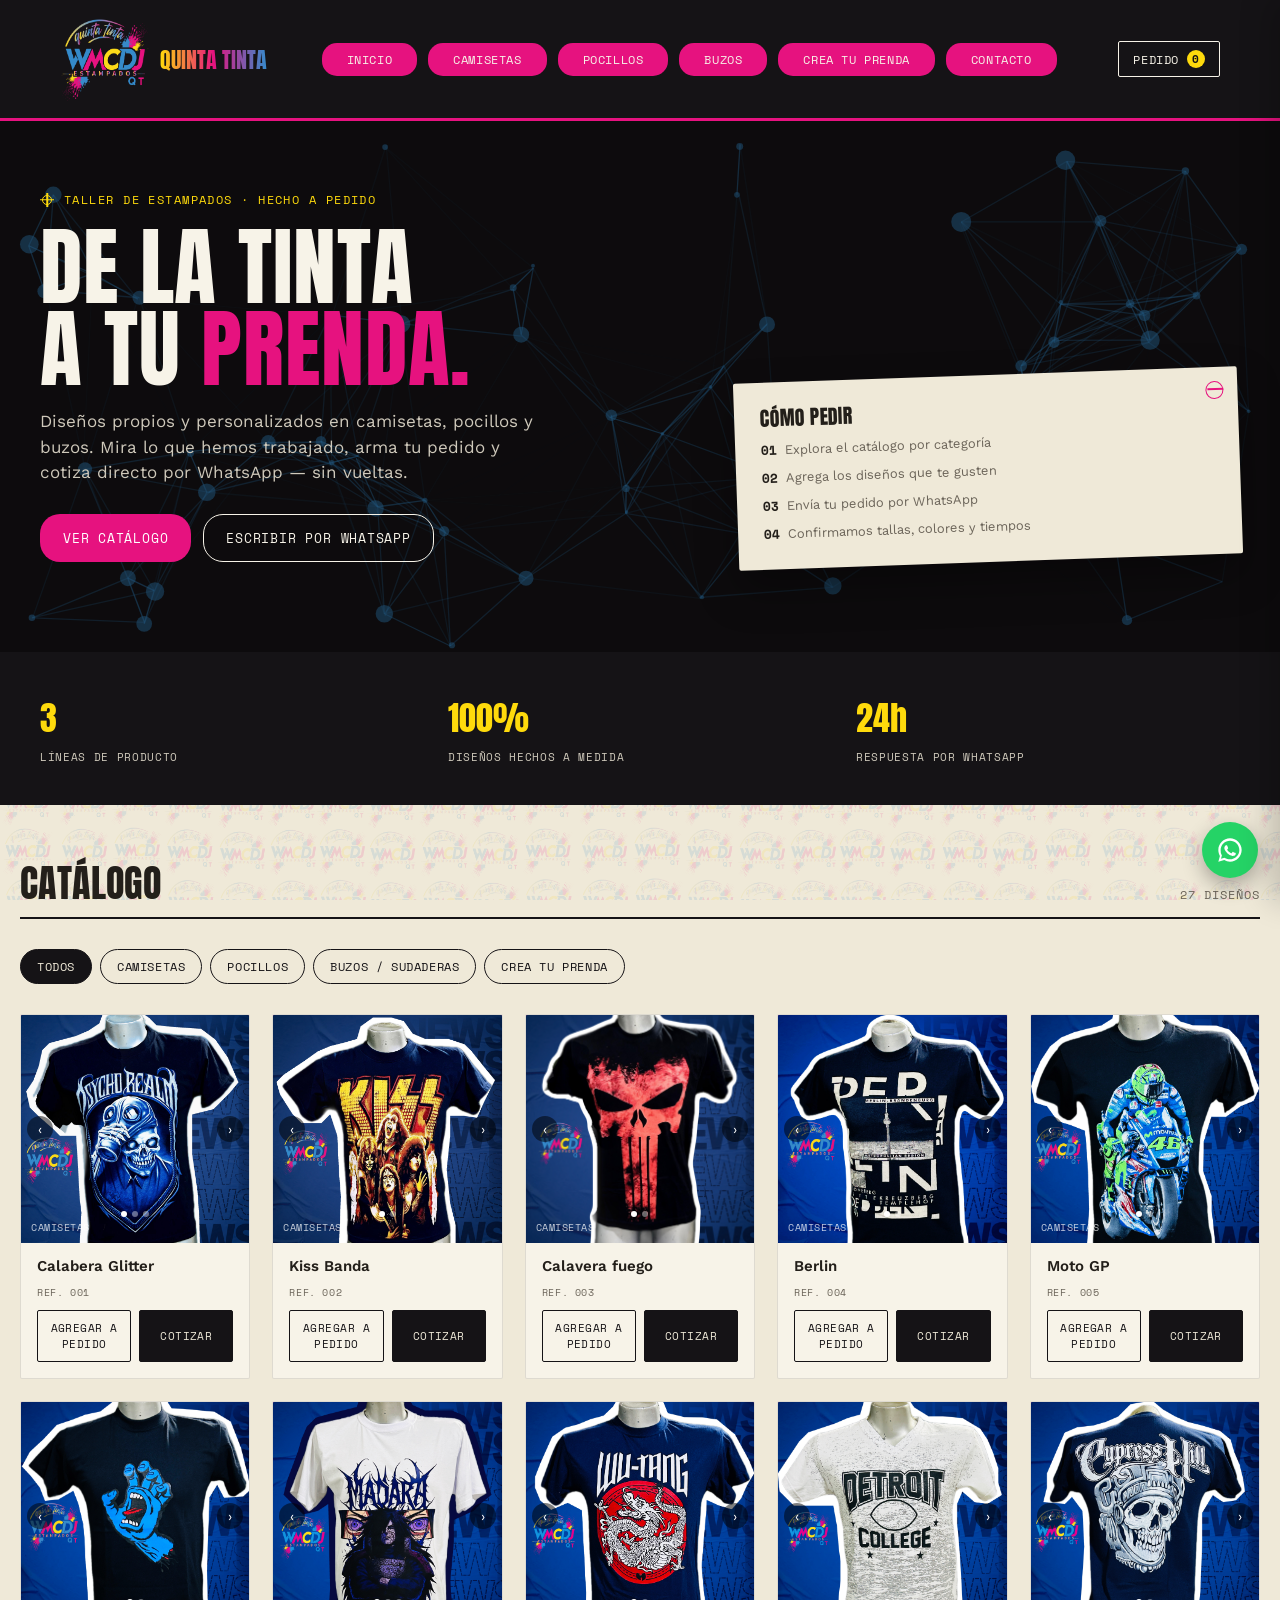
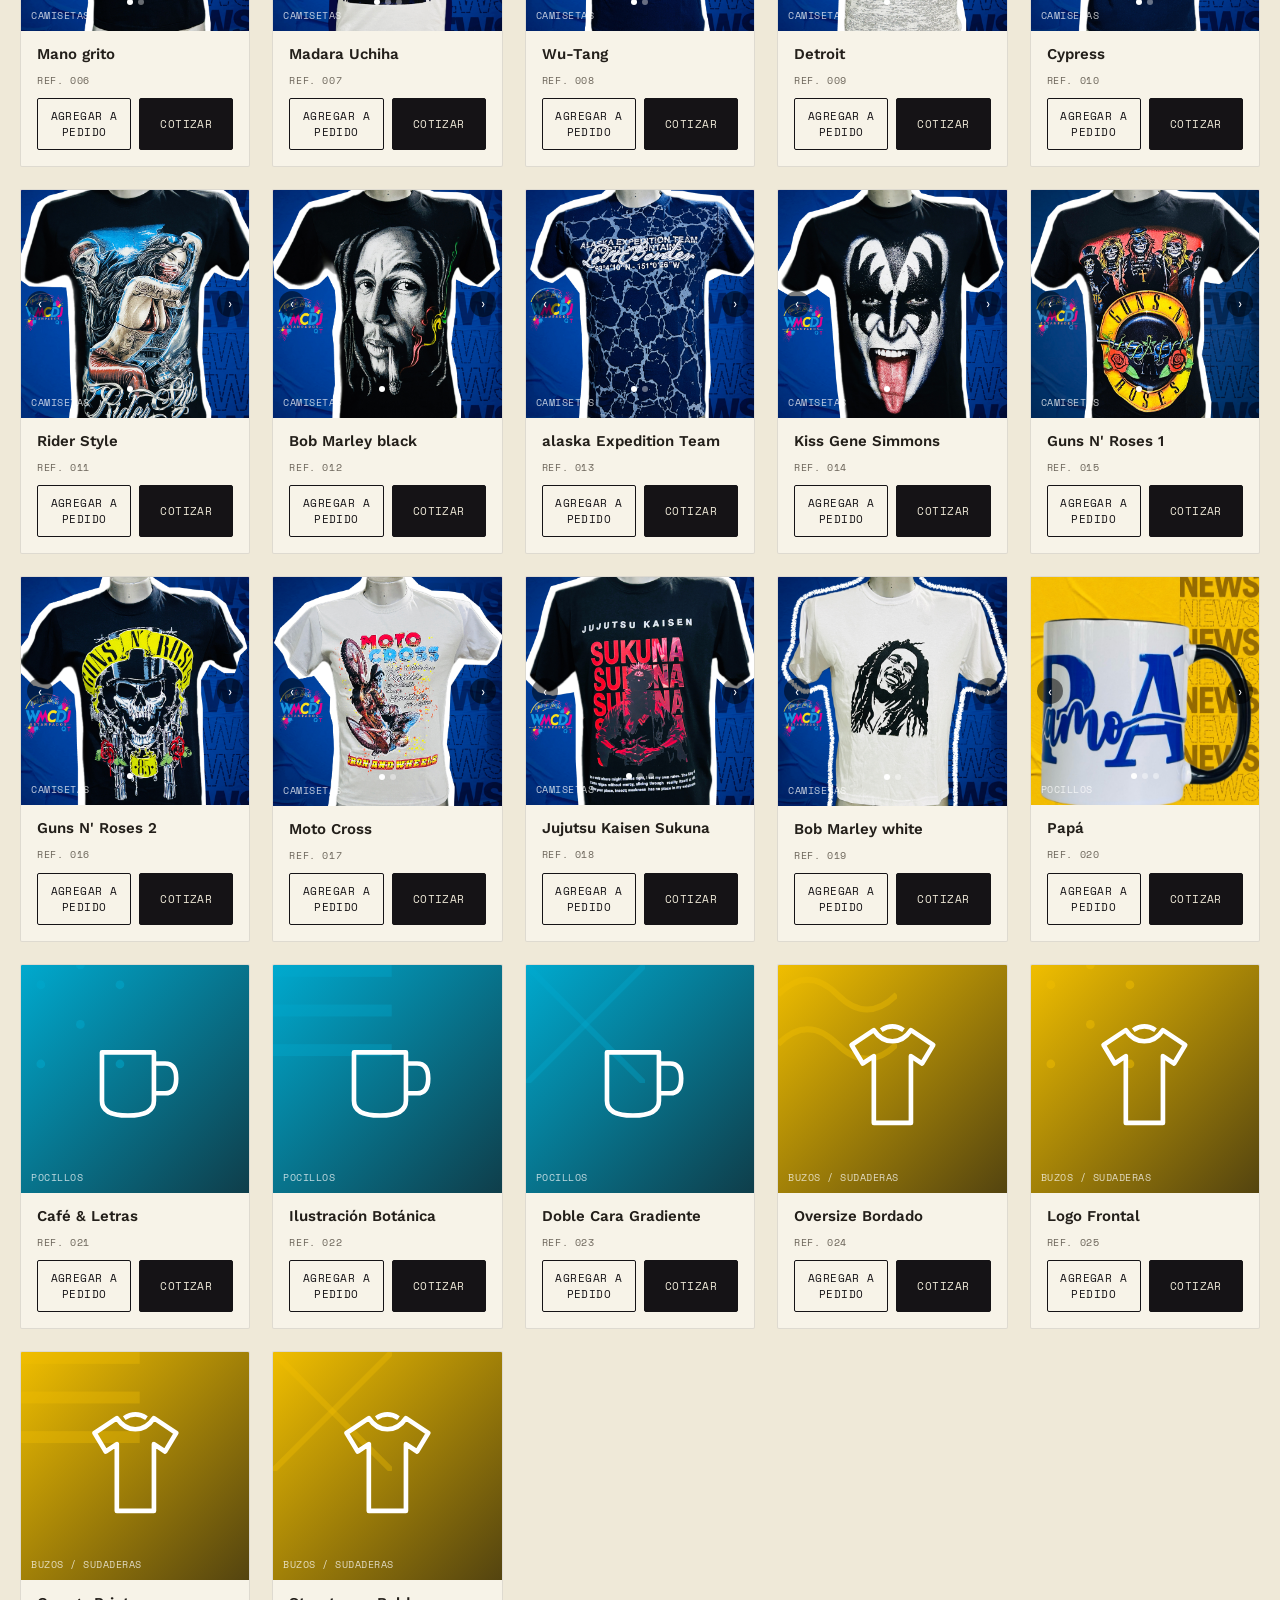
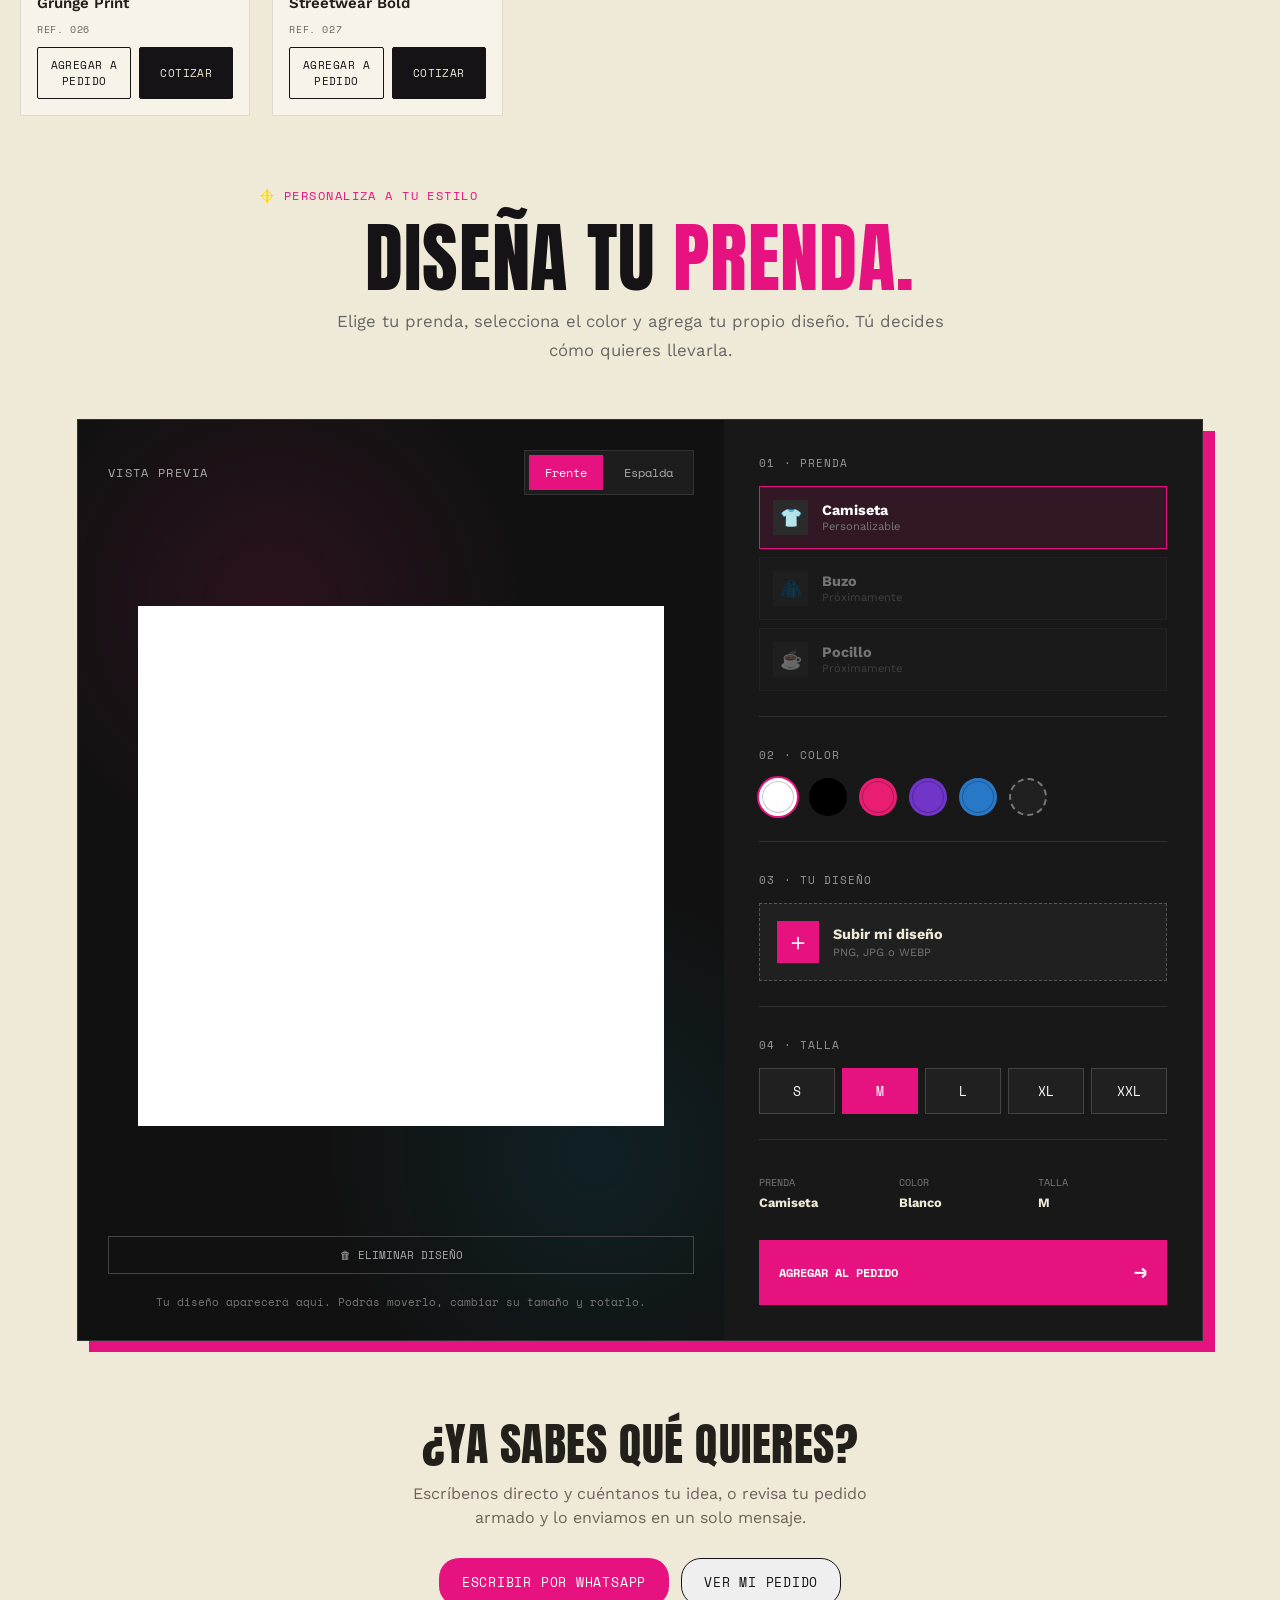
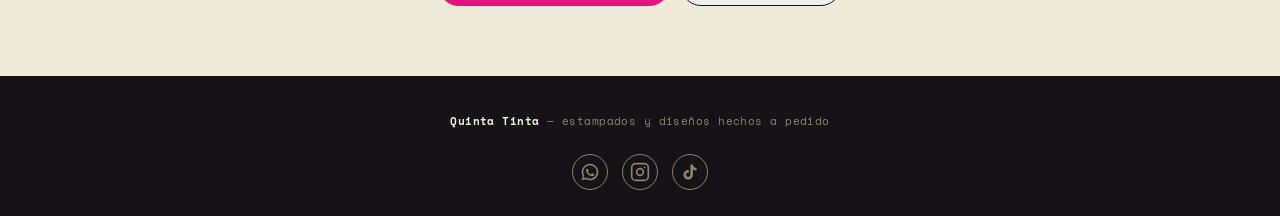
==== commit a18cbbc4: "fondo con logos y animacion" ====
--- a/index.html
+++ b/index.html
@@ -10,6 +10,9 @@
 <link rel="stylesheet" href="Estilos/estilo.css">
 </head>
 <body>
+
+  <!-- FONDO ANIMADO DE QUINTA TINTA -->
+    <div class="animated-pattern"></div>
   
 
 <header>
@@ -25,6 +28,7 @@
       <button onclick="setActiveNav(this); filterAndScroll('camisetas'); closeMobileMenu();">Camisetas</button>
       <button onclick="setActiveNav(this); filterAndScroll('pocillos'); closeMobileMenu();">Pocillos</button>
       <button onclick="setActiveNav(this); filterAndScroll('buzos'); closeMobileMenu();">Buzos</button>
+      <button onclick="setActiveNav(this); filterAndScroll('crea'); closeMobileMenu();">crea tu prenda</button>
       <button onclick="setActiveNav(this); scrollToId('contacto'); closeMobileMenu();">Contacto</button>
     </nav>
     <button class="hamburger-btn" onclick="toggleMobileMenu()" aria-label="Abrir menú">
--- a/Estilos/estilo.css
+++ b/Estilos/estilo.css
@@ -16,6 +16,7 @@
   body{
     margin:0;
     background:var(--paper);
+    overflow-x:hidden;
     color:var(--text-on-paper);
     font-family:'Work Sans',sans-serif;
     -webkit-font-smoothing:antialiased;
@@ -111,7 +112,7 @@
 
   nav.links button{
     text-align:left;
-    margin-right: 20px;
+    margin-right: 7px;
     background:none;
     background:var(--magenta);
     border:none;
@@ -120,7 +121,7 @@
     font-size:12px;letter-spacing:0.05em;
     text-transform:uppercase;
     padding:8px 25px;
-    border-radius:var(--radius);
+    border-radius:15px;
     transition:background .15s ease;
     align-items:center;justify-content:center;
   }
@@ -291,7 +292,9 @@
   .section{
     max-width:100%;
     margin:0 auto;
-    padding:60px 20px;}
+    padding:60px 20px;
+    
+}
 
   .section-head{
     display:flex;align-items:baseline;justify-content:space-between;
@@ -402,9 +405,8 @@
 
   /* ---------- CONTACT ---------- */
   .contact{
-    background:var(--paper);
     padding:70px 20px;
-  }
+}
   .contact-inner{
     max-width:900px;margin:0 auto;
     text-align:center;
@@ -584,7 +586,6 @@
 
 .customizer-section {
   padding: 11px 6vw;
-  background: var(--paper);
   color: var(--ink);
   position: relative;
   overflow: hidden;
@@ -1334,4 +1335,67 @@
   background: var(--magenta);
   border-color: var(--magenta);
   color: white;
+}
+
+/* =========================================================
+   FONDO ANIMADO - QUINTA TINTA
+========================================================= */
+
+/* body {
+    position: relative;
+    min-height: 100vh;
+} */
+
+/* Patrón repetido */
+.animated-pattern {
+    position: fixed;
+    inset: 0;
+
+    width: 100%;
+    height: 100%;
+
+    background-image: url("../img/logo/fondoquintatinta.png");
+    background-repeat: repeat;
+
+    /* Tamaño de cada logo */
+    background-size: 520px auto;
+
+    /* Posición inicial */
+    background-position: 0 0;
+
+    /* Qué tan visible será */
+    opacity: 0.13;
+
+    /* IMPORTANTE */
+    pointer-events: none;
+
+    /* Queda detrás del contenido */
+    z-index: -1;
+
+    /* Movimiento vertical */
+    animation: quintaPatternMove 35s linear infinite;
+}
+
+
+/* Movimiento hacia arriba */
+@keyframes quintaPatternMove {
+
+    from {
+        background-position: 0 0;
+    }
+
+    to {
+        background-position: 0 -520px;
+    }
+
+}
+
+
+/* Accesibilidad */
+@media (prefers-reduced-motion: reduce) {
+
+    .animated-pattern {
+        animation: none;
+    }
+
 }
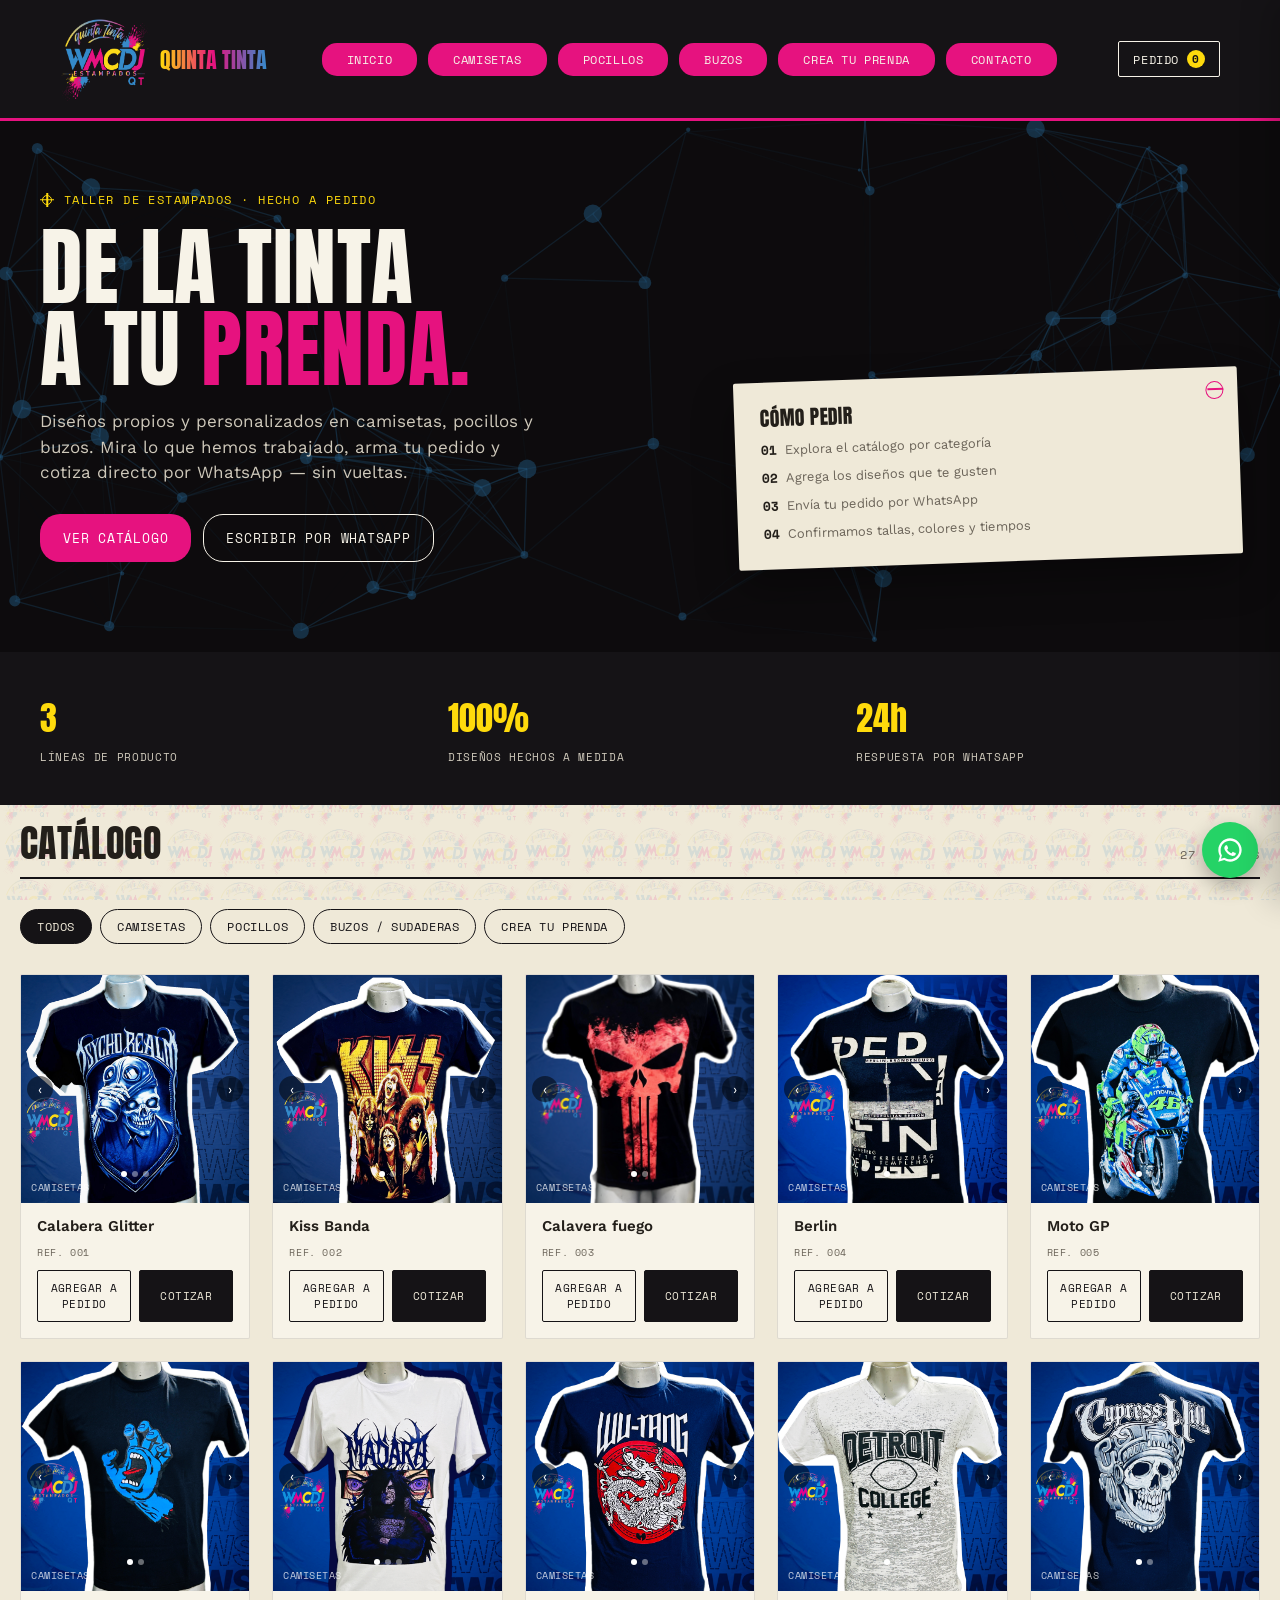
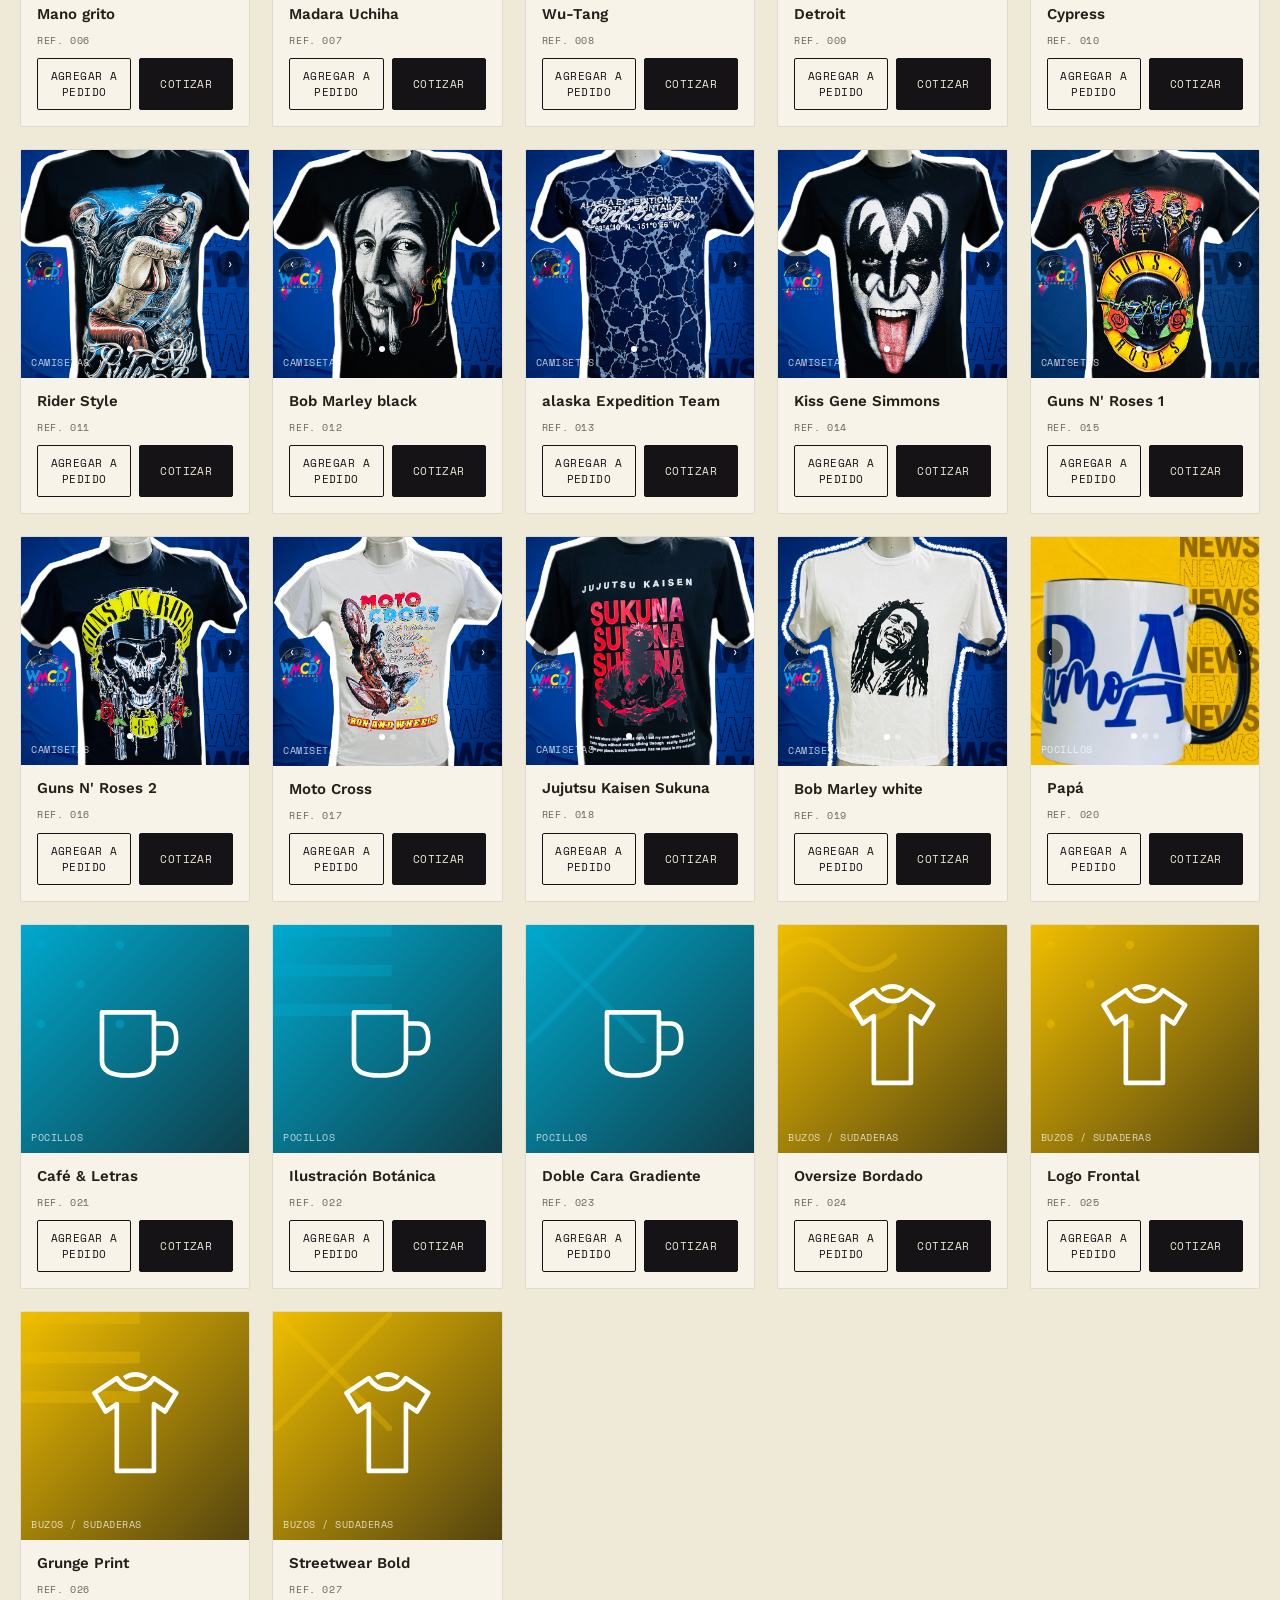
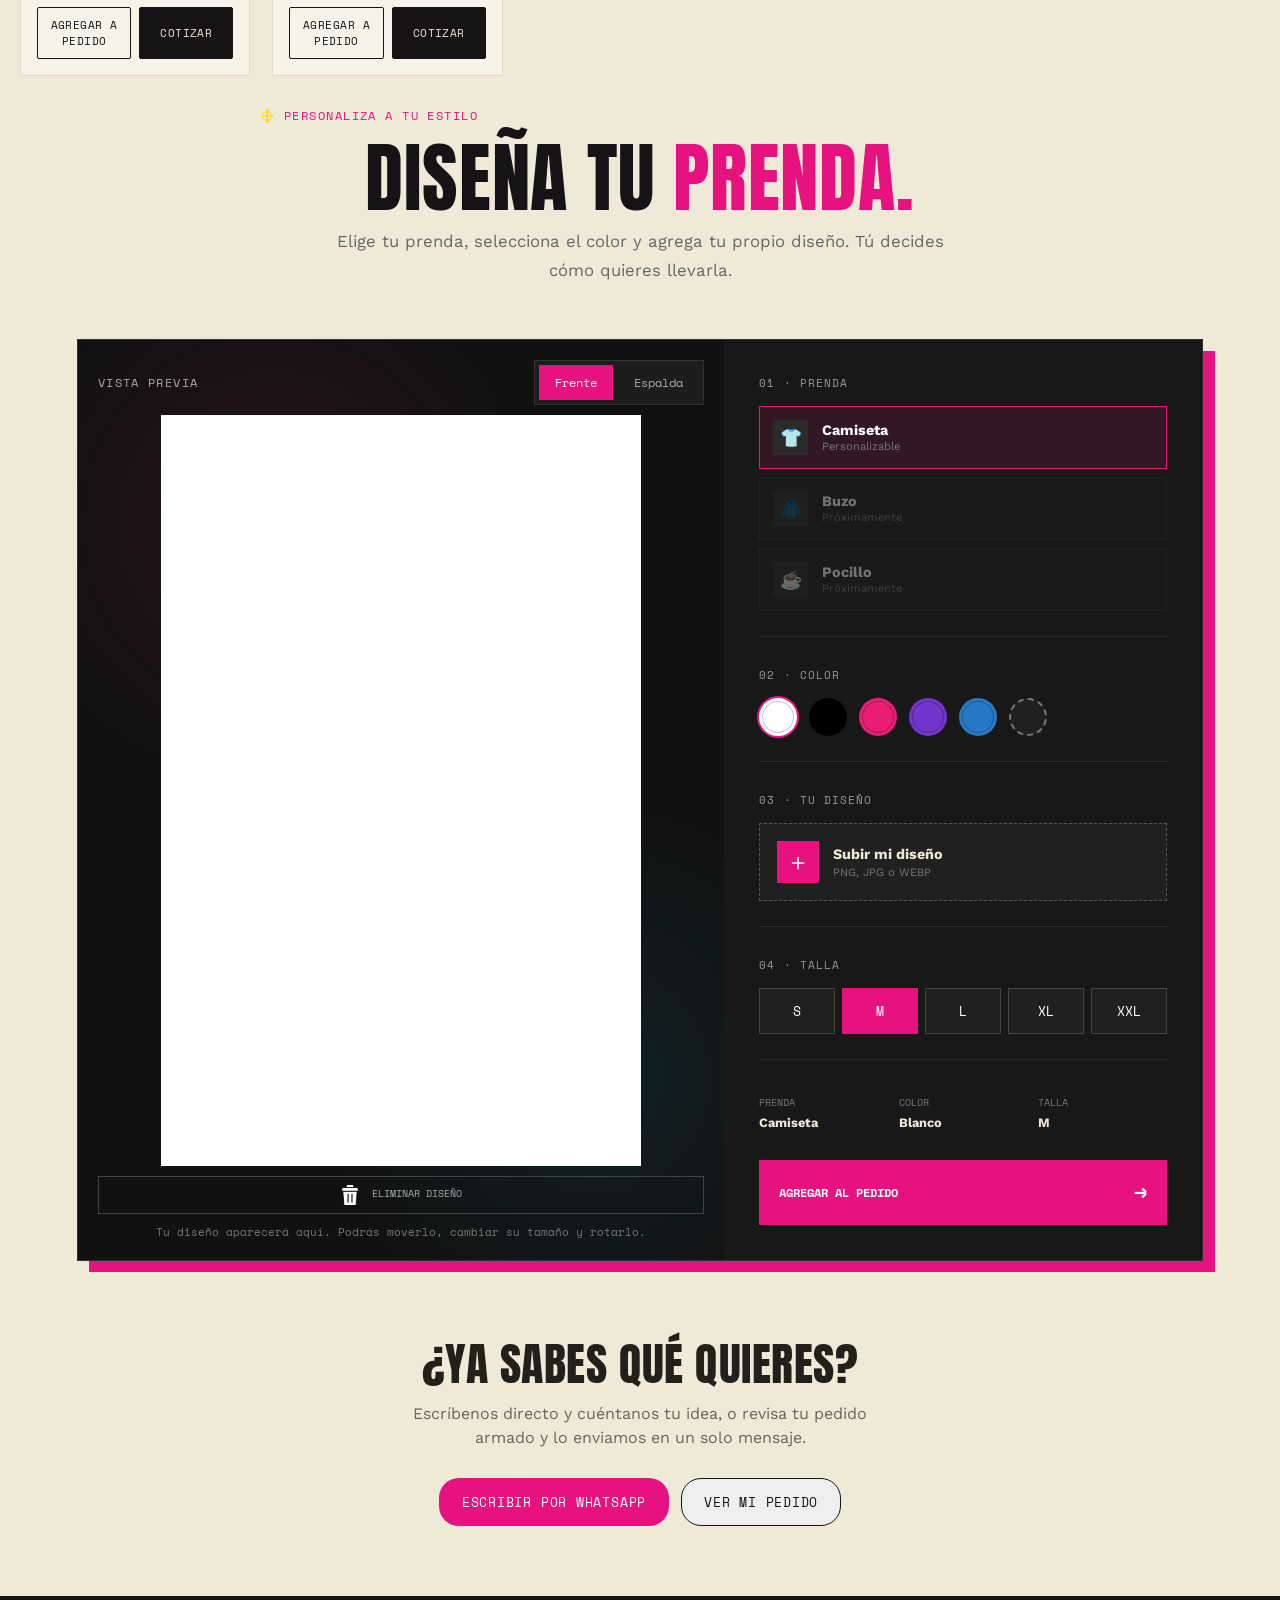
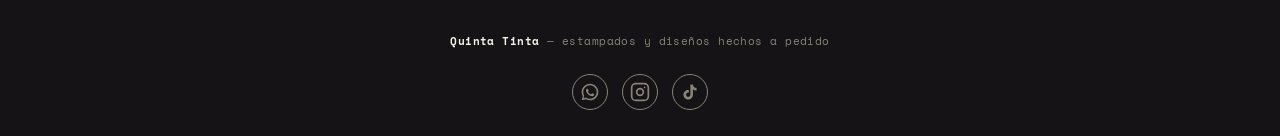
==== commit 4144e9d1: "Apartado de contacto con mapa incluido" ====
--- a/index.html
+++ b/index.html
@@ -29,8 +29,9 @@
       <button onclick="setActiveNav(this); filterAndScroll('pocillos'); closeMobileMenu();">Pocillos</button>
       <button onclick="setActiveNav(this); filterAndScroll('buzos'); closeMobileMenu();">Buzos</button>
       <button onclick="setActiveNav(this); filterAndScroll('crea'); closeMobileMenu();">crea tu prenda</button>
-      <button onclick="setActiveNav(this); scrollToId('contacto'); closeMobileMenu();">Contacto</button>
-    </nav>
+<button onclick="location.href='contacto.html'">
+    Contacto
+</button>    </nav>
     <button class="hamburger-btn" onclick="toggleMobileMenu()" aria-label="Abrir menú">
       <span></span><span></span><span></span>
     </button>
@@ -143,7 +144,7 @@
 </div>
 <!-- Boton de eliminar diseño -->
 <button type="button" id="deleteDesignBtn" class="delete-design-btn">
-  🗑 Eliminar diseño
+  <img src="img/iconos/eliminar.png" alt="Eliminar diseño" id="icon-eliminar"> Eliminar diseño
 </button>
 
       <p class="preview-help">
@@ -333,7 +334,7 @@
     <h2>¿Ya sabes qué quieres?</h2>
     <p>Escríbenos directo y cuéntanos tu idea, o revisa tu pedido armado y lo enviamos en un solo mensaje.</p>
     <div class="hero-ctas" style="justify-content:center;">
-      <a class="btn btn-primary" href="#" id="contactWaLink" target="_blank" rel="noopener">Escribir por WhatsApp</a>
+      <a class="btn btn-primary" href="contacto.html#contacto" id="" target="_blank" rel="noopener">Escribir por WhatsApp</a>
       <button class="btn btn-outline" style="border-color:var(--ink);color:var(--ink);" onclick="openDrawer()">Ver mi pedido</button>
     </div>
   </div>
@@ -343,7 +344,7 @@
   <div class="footer-inner">
     <p><b>Quinta Tinta</b> — estampados y diseños hechos a pedido</p>
     <div class="footer-social">
-      <a href="https://wa.me/573108240839" target="_blank" rel="noopener" aria-label="WhatsApp">
+      <a href="contacto.html#contacto" target="_blank" rel="noopener" aria-label="WhatsApp">
         <svg width="20" height="20" viewBox="0 0 24 24" fill="currentColor"><path d="M12 2C6.48 2 2 6.48 2 12c0 1.85.5 3.58 1.36 5.07L2 22l5.06-1.33A9.94 9.94 0 0012 22c5.52 0 10-4.48 10-10S17.52 2 12 2zm0 18c-1.6 0-3.1-.42-4.4-1.16l-.32-.18-3 .79.8-2.92-.2-.3A7.94 7.94 0 014 12c0-4.41 3.59-8 8-8s8 3.59 8 8-3.59 8-8 8zm4.4-5.6c-.24-.12-1.43-.7-1.65-.79-.22-.08-.38-.12-.54.12-.16.24-.62.79-.76.95-.14.16-.28.18-.52.06-.24-.12-1.01-.37-1.92-1.18-.71-.63-1.19-1.41-1.33-1.65-.14-.24-.01-.37.11-.49.11-.11.24-.28.36-.42.12-.14.16-.24.24-.4.08-.16.04-.3-.02-.42-.06-.12-.54-1.3-.74-1.78-.19-.46-.39-.4-.54-.4-.14 0-.3-.02-.46-.02s-.42.06-.64.3c-.22.24-.84.82-.84 2s.86 2.32.98 2.48c.12.16 1.7 2.6 4.12 3.64.58.25 1.03.4 1.38.51.58.18 1.11.16 1.53.1.47-.07 1.43-.58 1.63-1.15.2-.56.2-1.04.14-1.15-.06-.1-.22-.16-.46-.28z"/></svg>
       </a>
       <a href="https://www.instagram.com/quinta_tinta_wmcdj?igsh=MXI5OXFvcHE1djl3YQ==" target="_blank" rel="noopener" aria-label="Instagram">
--- a/Estilos/estilo.css
+++ b/Estilos/estilo.css
@@ -207,6 +207,7 @@
     align-items:end;
   }
   .eyebrow{
+    
     display:flex;align-items:center;gap:10px;
     font-family:'Space Mono',monospace;
     font-size:12px;letter-spacing:.12em;
@@ -292,7 +293,7 @@
   .section{
     max-width:100%;
     margin:0 auto;
-    padding:60px 20px;
+    padding:20px 20px;
     
 }
 
@@ -447,15 +448,51 @@
 
   /* ---------- WHATSAPP FAB ---------- */
   .wa-fab{
-    position:fixed;bottom:22px;right:22px;z-index:50;
-    background:#25D366;color:#fff;
-    width:56px;height:56px;border-radius:50%;
-    display:flex;align-items:center;justify-content:center;
-    box-shadow:0 8px 20px rgba(0,0,0,.3);
-    border:none;
-    transition:transform .15s ease;
-  }
+  position:fixed;
+  bottom:22px;
+  right:22px;
+  z-index:50;
+  background:#25D366;
+  color:#fff;
+  width:56px;
+  height:56px;
+  border-radius:50%;
+  display:flex;
+  align-items:center;
+  justify-content:center;
+  box-shadow:0 8px 20px rgba(0,0,0,.3);
+  border:none;
+  transition:transform .15s ease;
+}
   .wa-fab:hover{transform:scale(1.08);}
+
+  .wa-fab{
+  animation: whatsappBounce 2.5s ease-in-out infinite;
+}
+
+@keyframes whatsappBounce {
+
+  0%, 80%, 100% {
+    transform: translateY(0);
+  }
+
+  85% {
+    transform: translateY(-10px);
+  }
+
+  90% {
+    transform: translateY(0);
+  }
+
+  95% {
+    transform: translateY(-5px);
+  }
+}
+
+.wa-fab:hover{
+  animation-play-state: paused;
+  transform: scale(1.08);
+}
 
   /* ---------- CART DRAWER ---------- */
   .overlay{
@@ -644,9 +681,8 @@
 ========================================================= */
 
 .custom-preview {
-  min-height: 700px;
-  padding: 30px;
-
+  min-height: 100%;
+  padding: 20px;
   display: flex;
   flex-direction: column;
 
@@ -709,21 +745,21 @@
 
 .mockup-area {
   flex: 1;
-
-  min-height: 560px;
+  min-height: 330px;
 
   display: flex;
   justify-content: center;
   align-items: center;
 
-  padding: 30px;
+  padding: 10px;
 }
 
 .mockup-stage {
   position: relative;
 
-  width: min(100%, 600px);
-  height: 520px;
+  width: min(100%, 480px);
+  height: 100%;
+  min-height: 330px;
 
   display: flex;
   align-items: center;
@@ -1238,10 +1274,6 @@
     grid-template-columns: 1fr;
   }
 
-  .custom-preview {
-    min-height: 600px;
-  }
-
   .mockup-area {
     min-height: 480px;
   }
@@ -1259,9 +1291,7 @@
     padding: 80px 5vw;
   }
 
-  .custom-preview {
-    padding: 20px;
-  }
+  
 
   .preview-top {
     flex-direction: column;
@@ -1314,18 +1344,26 @@
   pointer-events: auto !important;
 }
 
+#icon-eliminar {
+  width: 20px;
+  height: 20px;
+  object-fit: contain;
+  vertical-align: middle;
+  margin-right: 6px;
+}
+
 .deleteDesignBtn{
   margin-bottom: 30px;
 }
 
 .delete-design-btn {
-  margin-bottom: 20px;
-  padding: 10px 18px;
+  margin: 0 0 10px;
+  padding: 8px 16px;
   background: transparent;
   color: #aaa;
   border: 1px solid #444;
   font-family: "Space Mono", monospace;
-  font-size: .68rem;
+  font-size: .62rem;
   text-transform: uppercase;
   cursor: pointer;
   transition: .2s;
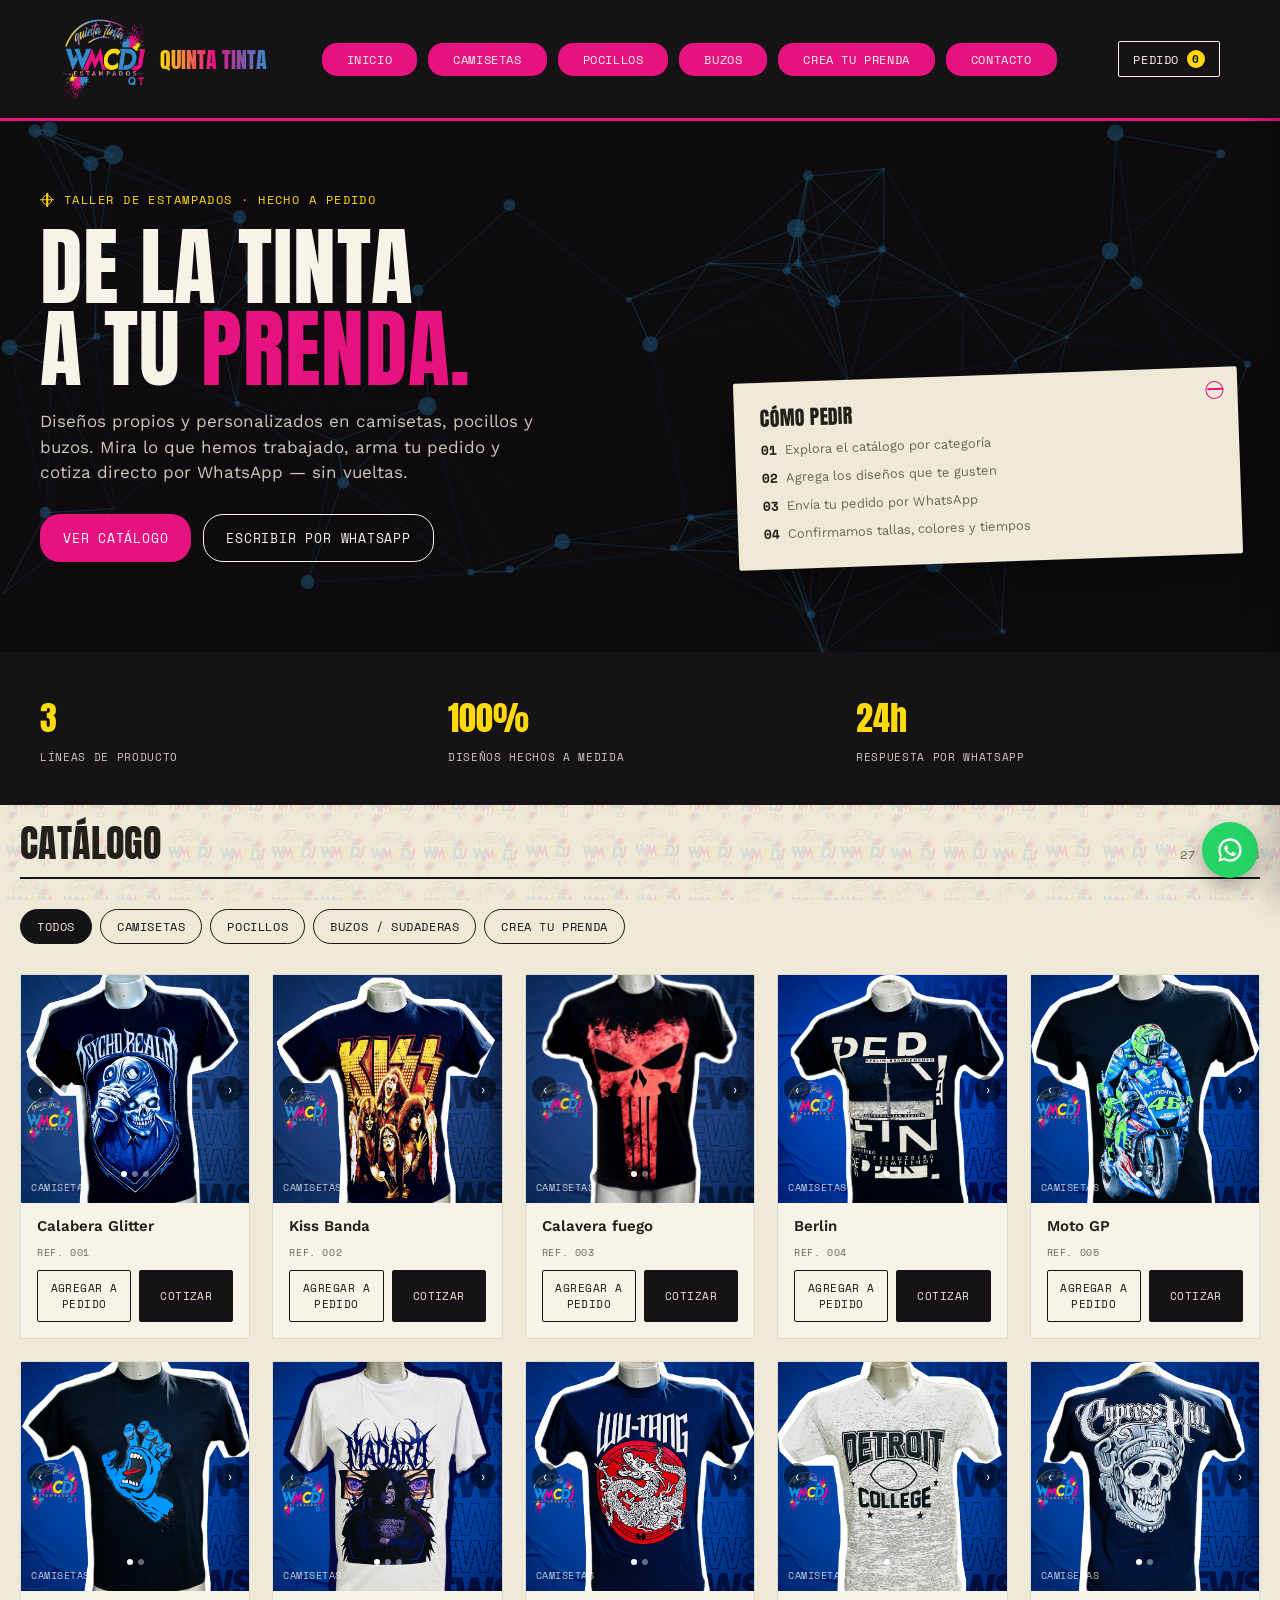
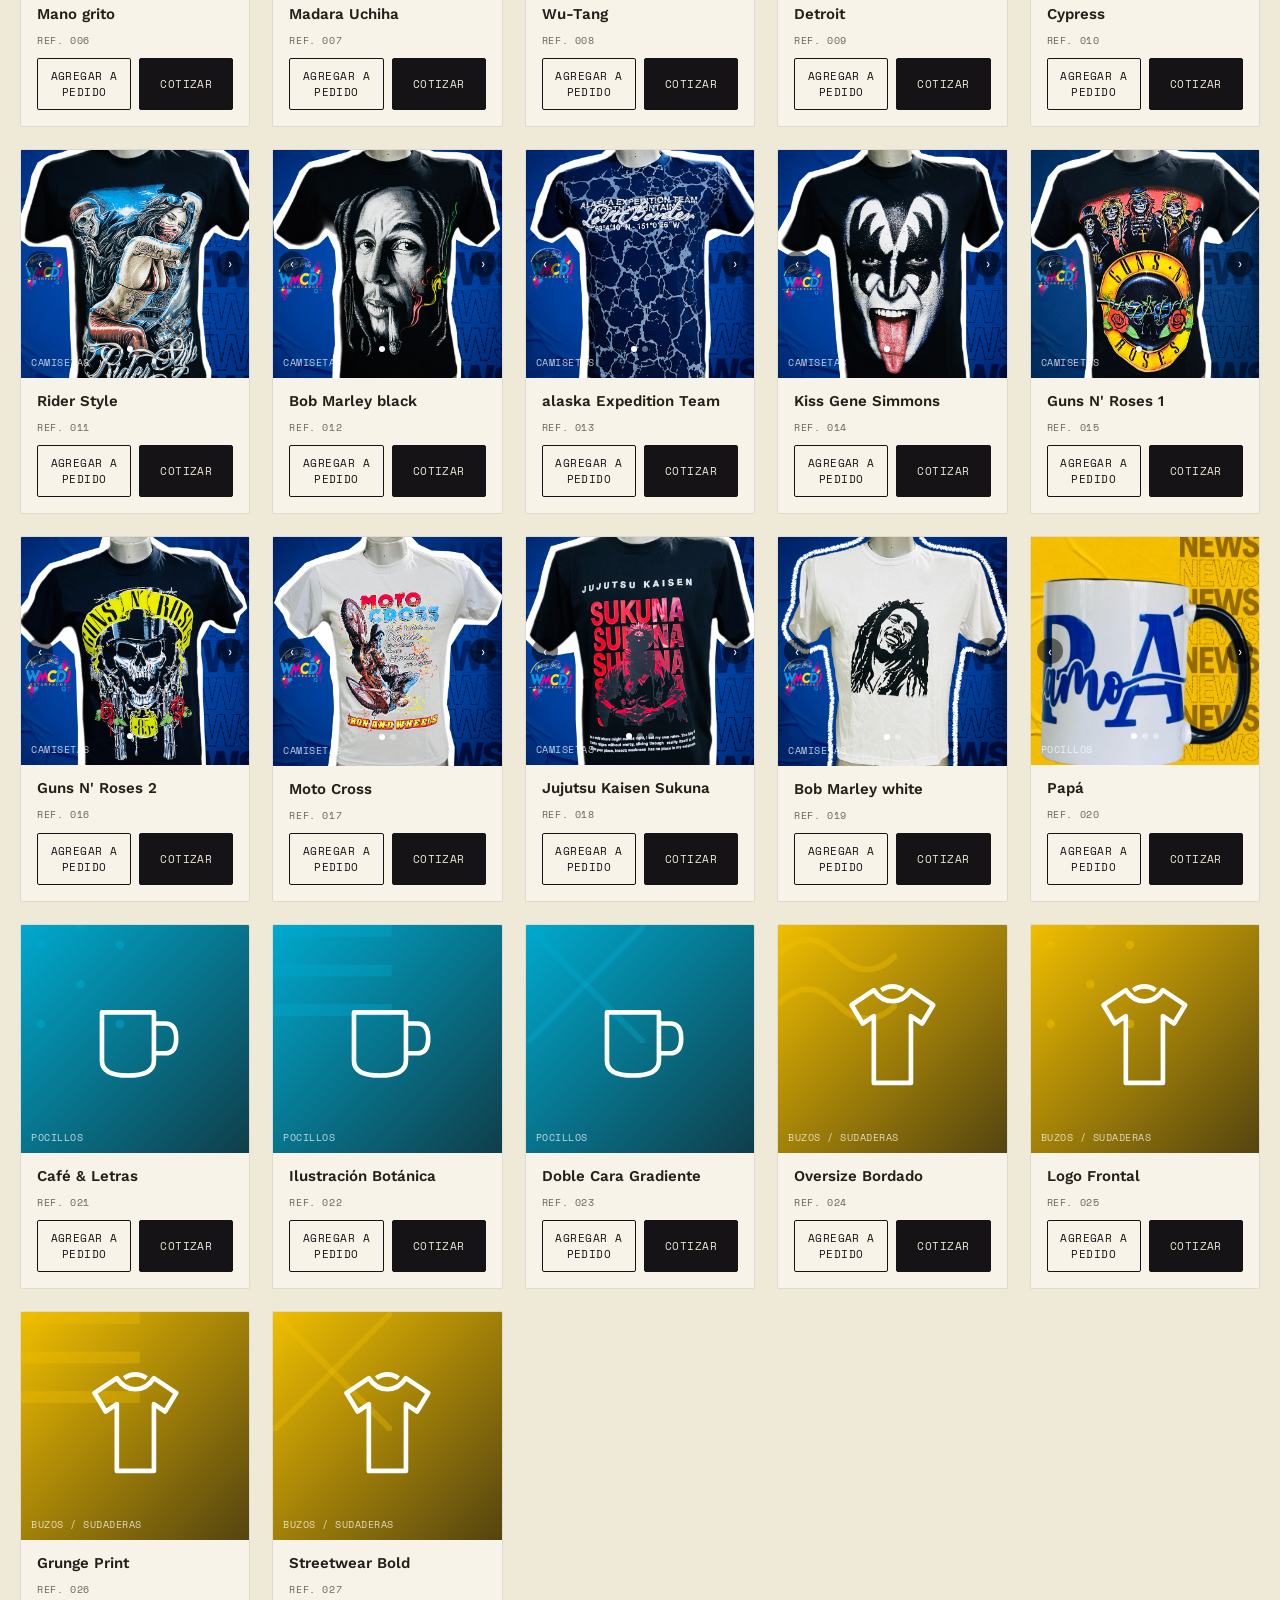
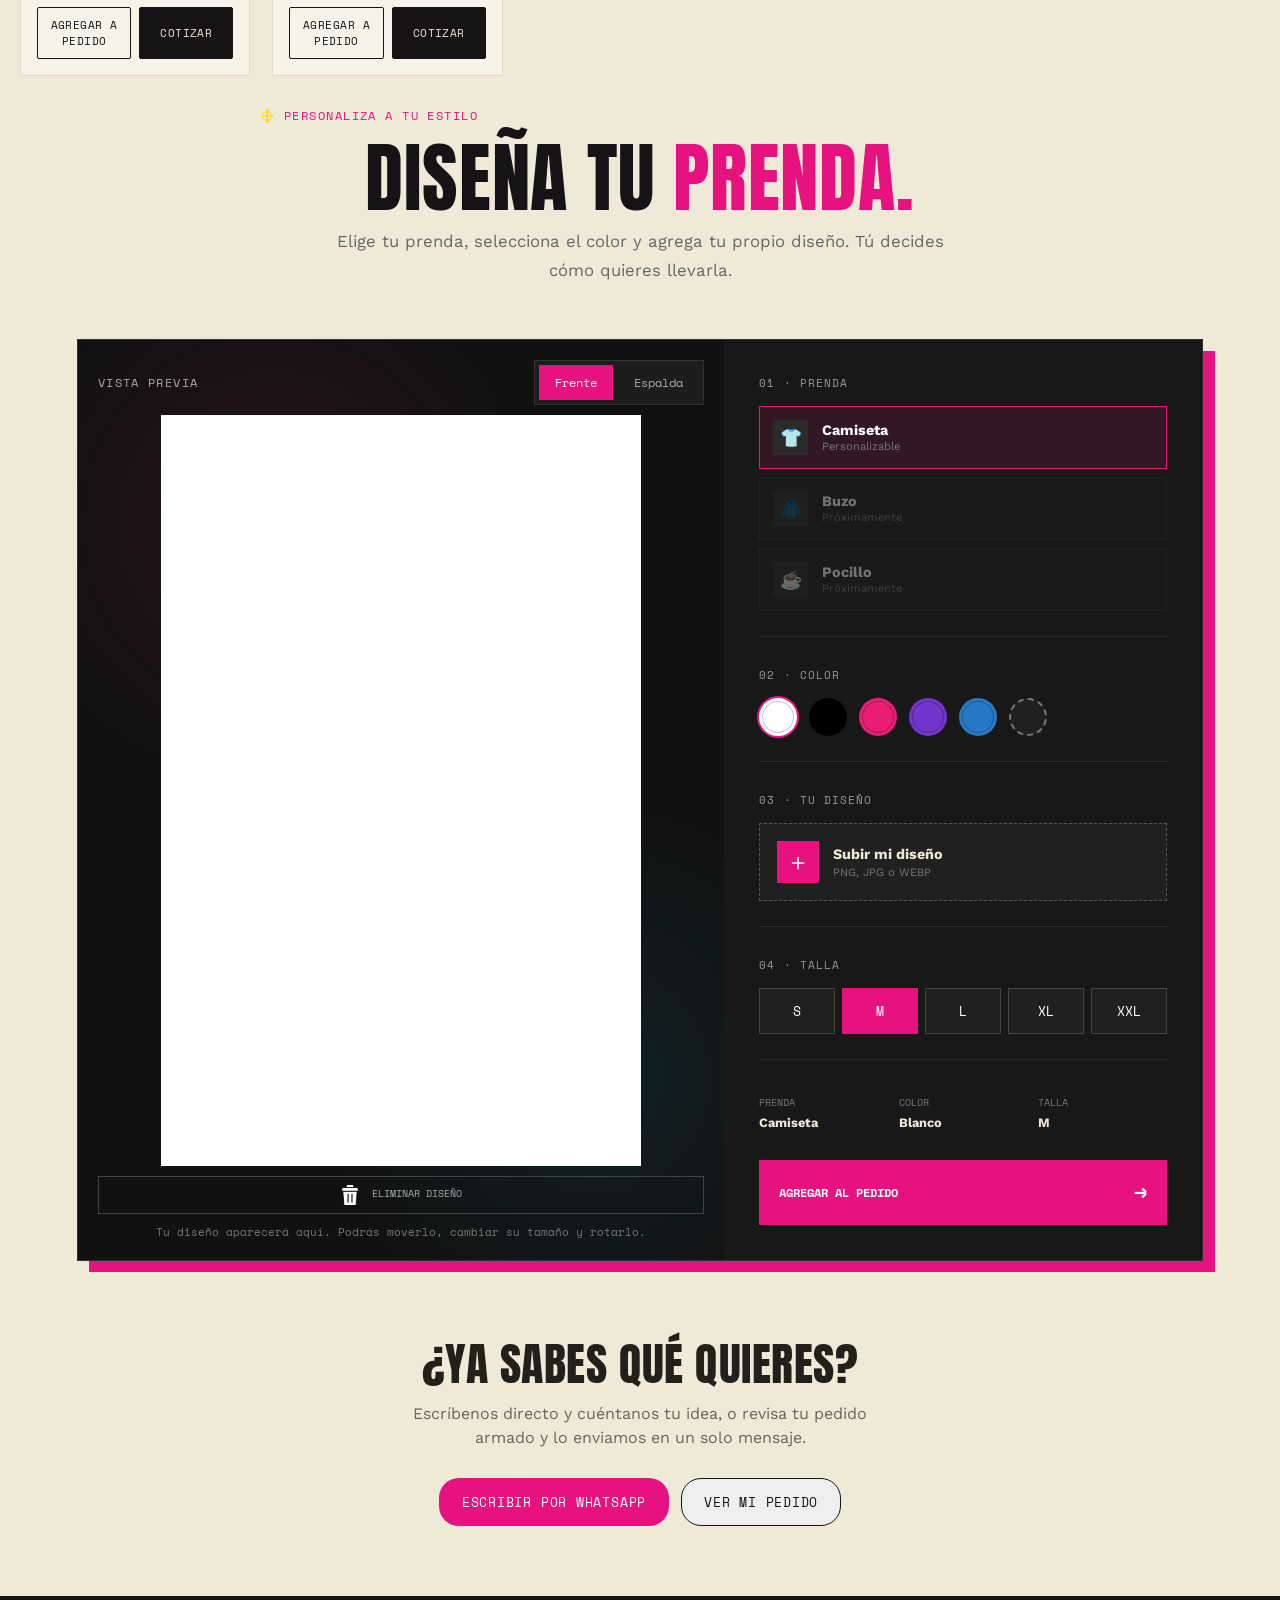
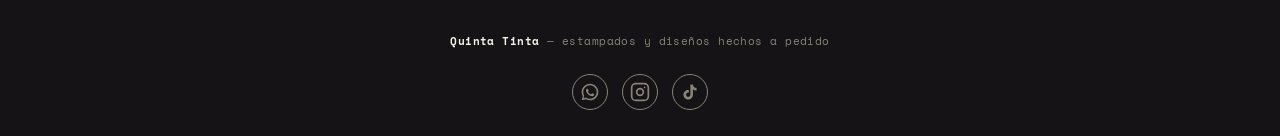
==== commit ac23bc8e: "Arreros de botones y links" ====
--- a/index.html
+++ b/index.html
@@ -357,7 +357,7 @@
   </div>
 </footer>
 
-<a class="wa-fab" id="fabWaLink" target="_blank" rel="noopener" aria-label="Escribir por WhatsApp">
+<a class="wa-fab" href="contacto.html#contacto" id="fabWaLink" target="_blank" rel="noopener" aria-label="Escribir por WhatsApp">
   <svg width="28" height="28" viewBox="0 0 24 24" fill="#fff"><path d="M12 2C6.48 2 2 6.48 2 12c0 1.85.5 3.58 1.36 5.07L2 22l5.06-1.33A9.94 9.94 0 0012 22c5.52 0 10-4.48 10-10S17.52 2 12 2zm0 18c-1.6 0-3.1-.42-4.4-1.16l-.32-.18-3 .79.8-2.92-.2-.3A7.94 7.94 0 014 12c0-4.41 3.59-8 8-8s8 3.59 8 8-3.59 8-8 8zm4.4-5.6c-.24-.12-1.43-.7-1.65-.79-.22-.08-.38-.12-.54.12-.16.24-.62.79-.76.95-.14.16-.28.18-.52.06-.24-.12-1.01-.37-1.92-1.18-.71-.63-1.19-1.41-1.33-1.65-.14-.24-.01-.37.11-.49.11-.11.24-.28.36-.42.12-.14.16-.24.24-.4.08-.16.04-.3-.02-.42-.06-.12-.54-1.3-.74-1.78-.19-.46-.39-.4-.54-.4-.14 0-.3-.02-.46-.02s-.42.06-.64.3c-.22.24-.84.82-.84 2s.86 2.32.98 2.48c.12.16 1.7 2.6 4.12 3.64.58.25 1.03.4 1.38.51.58.18 1.11.16 1.53.1.47-.07 1.43-.58 1.63-1.15.2-.56.2-1.04.14-1.15-.06-.1-.22-.16-.46-.28z"/></svg>
 </a>
 
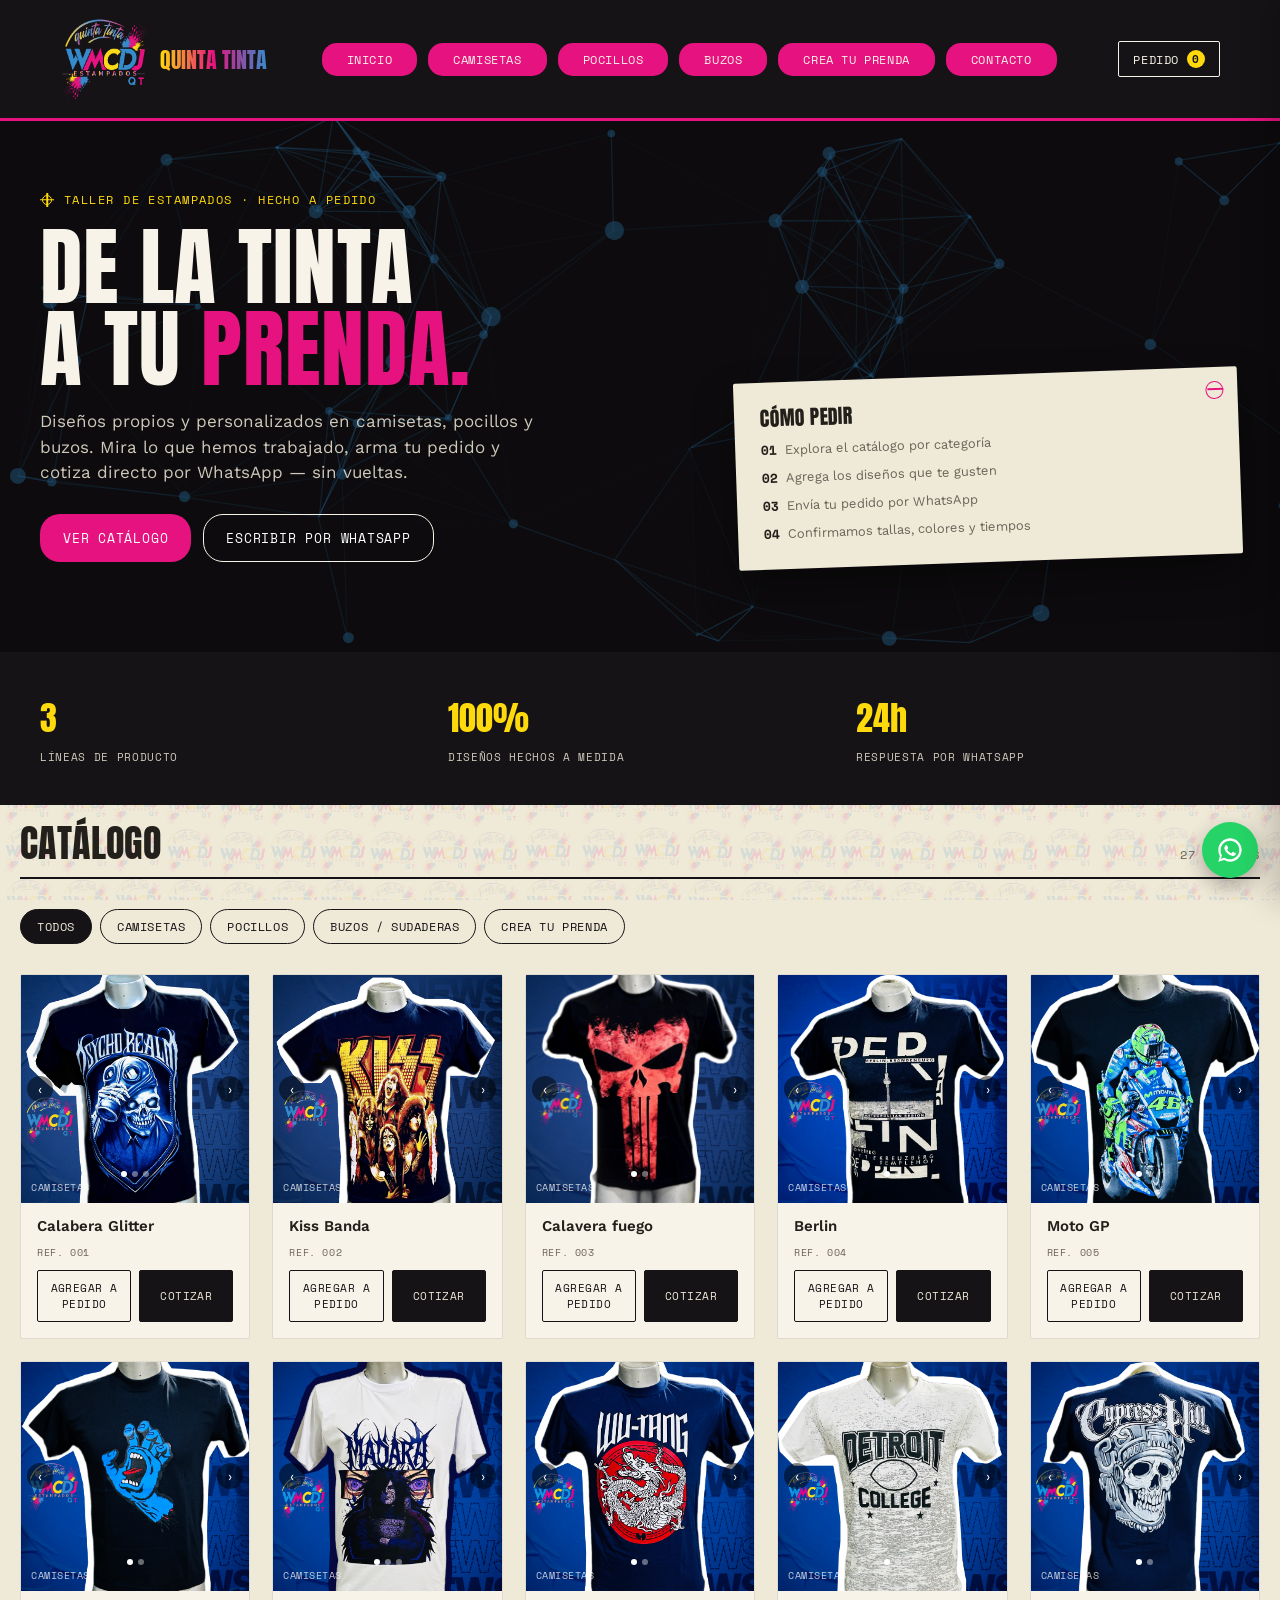
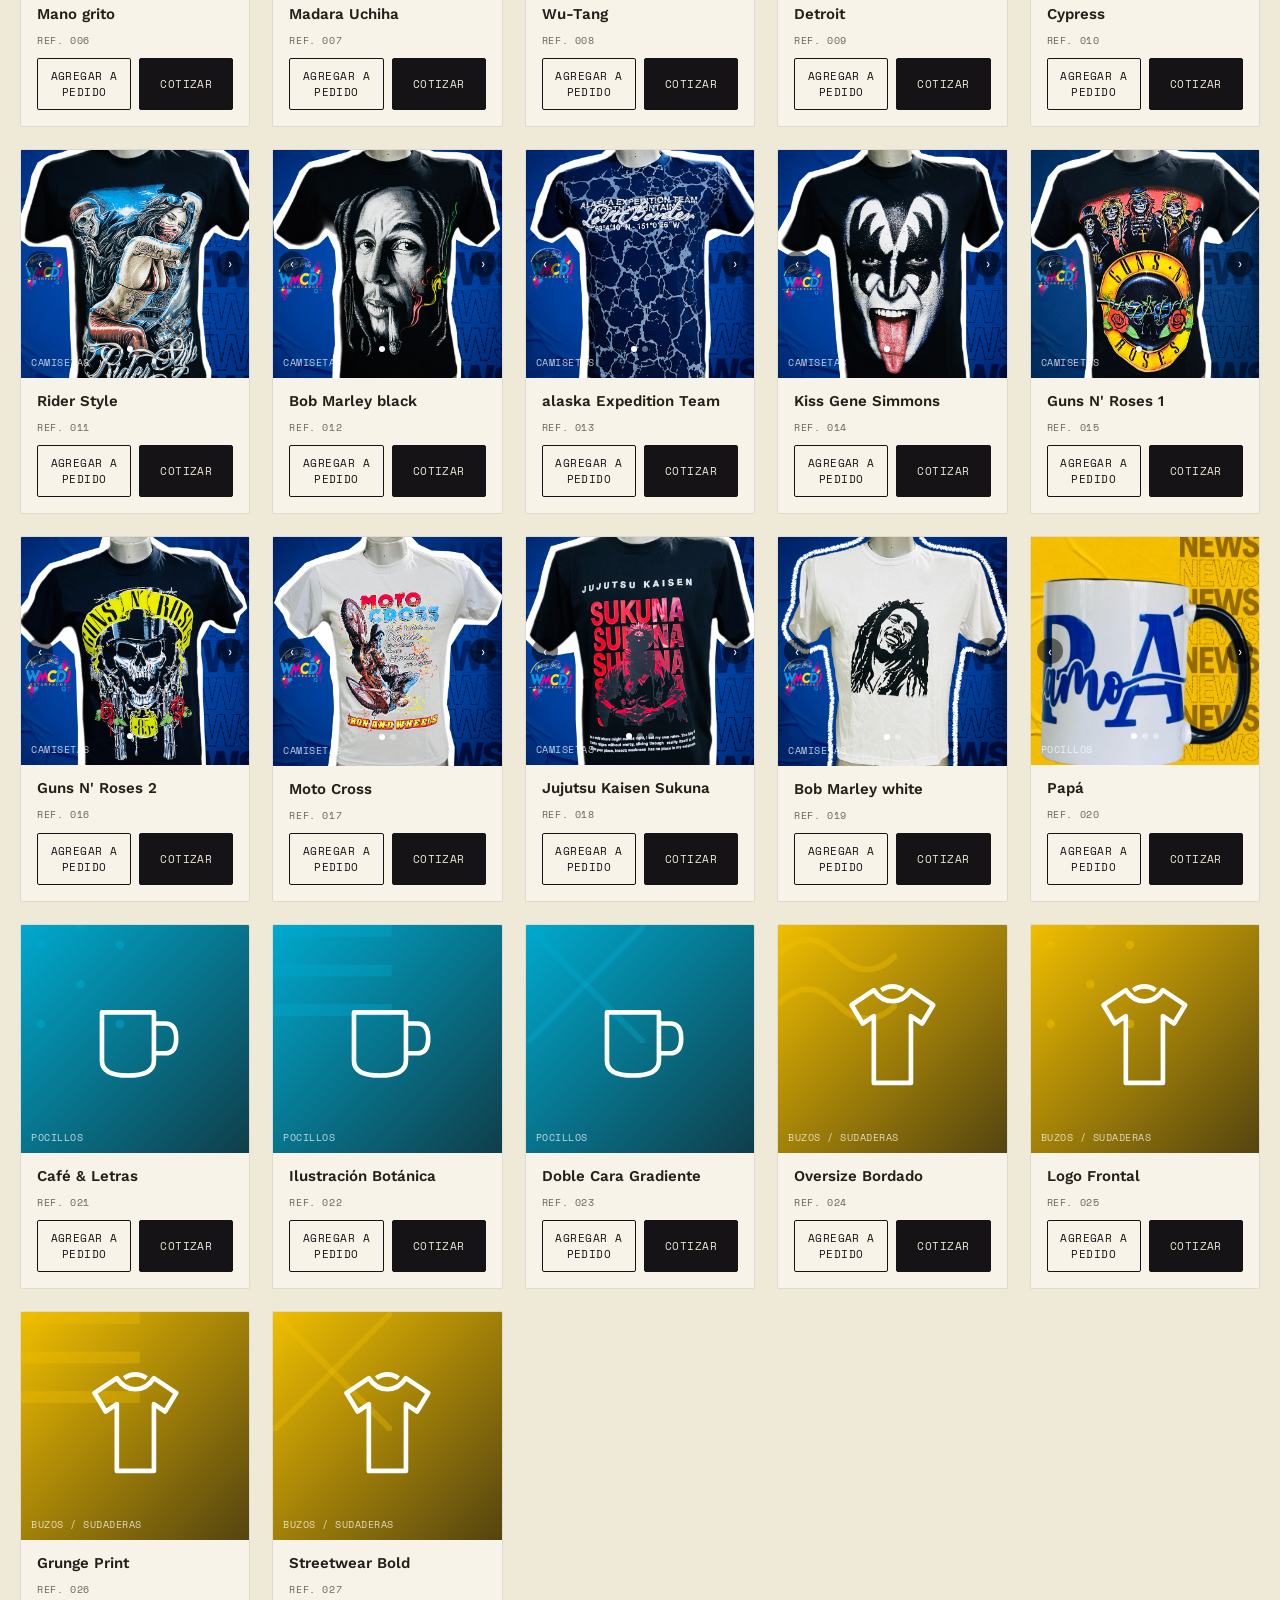
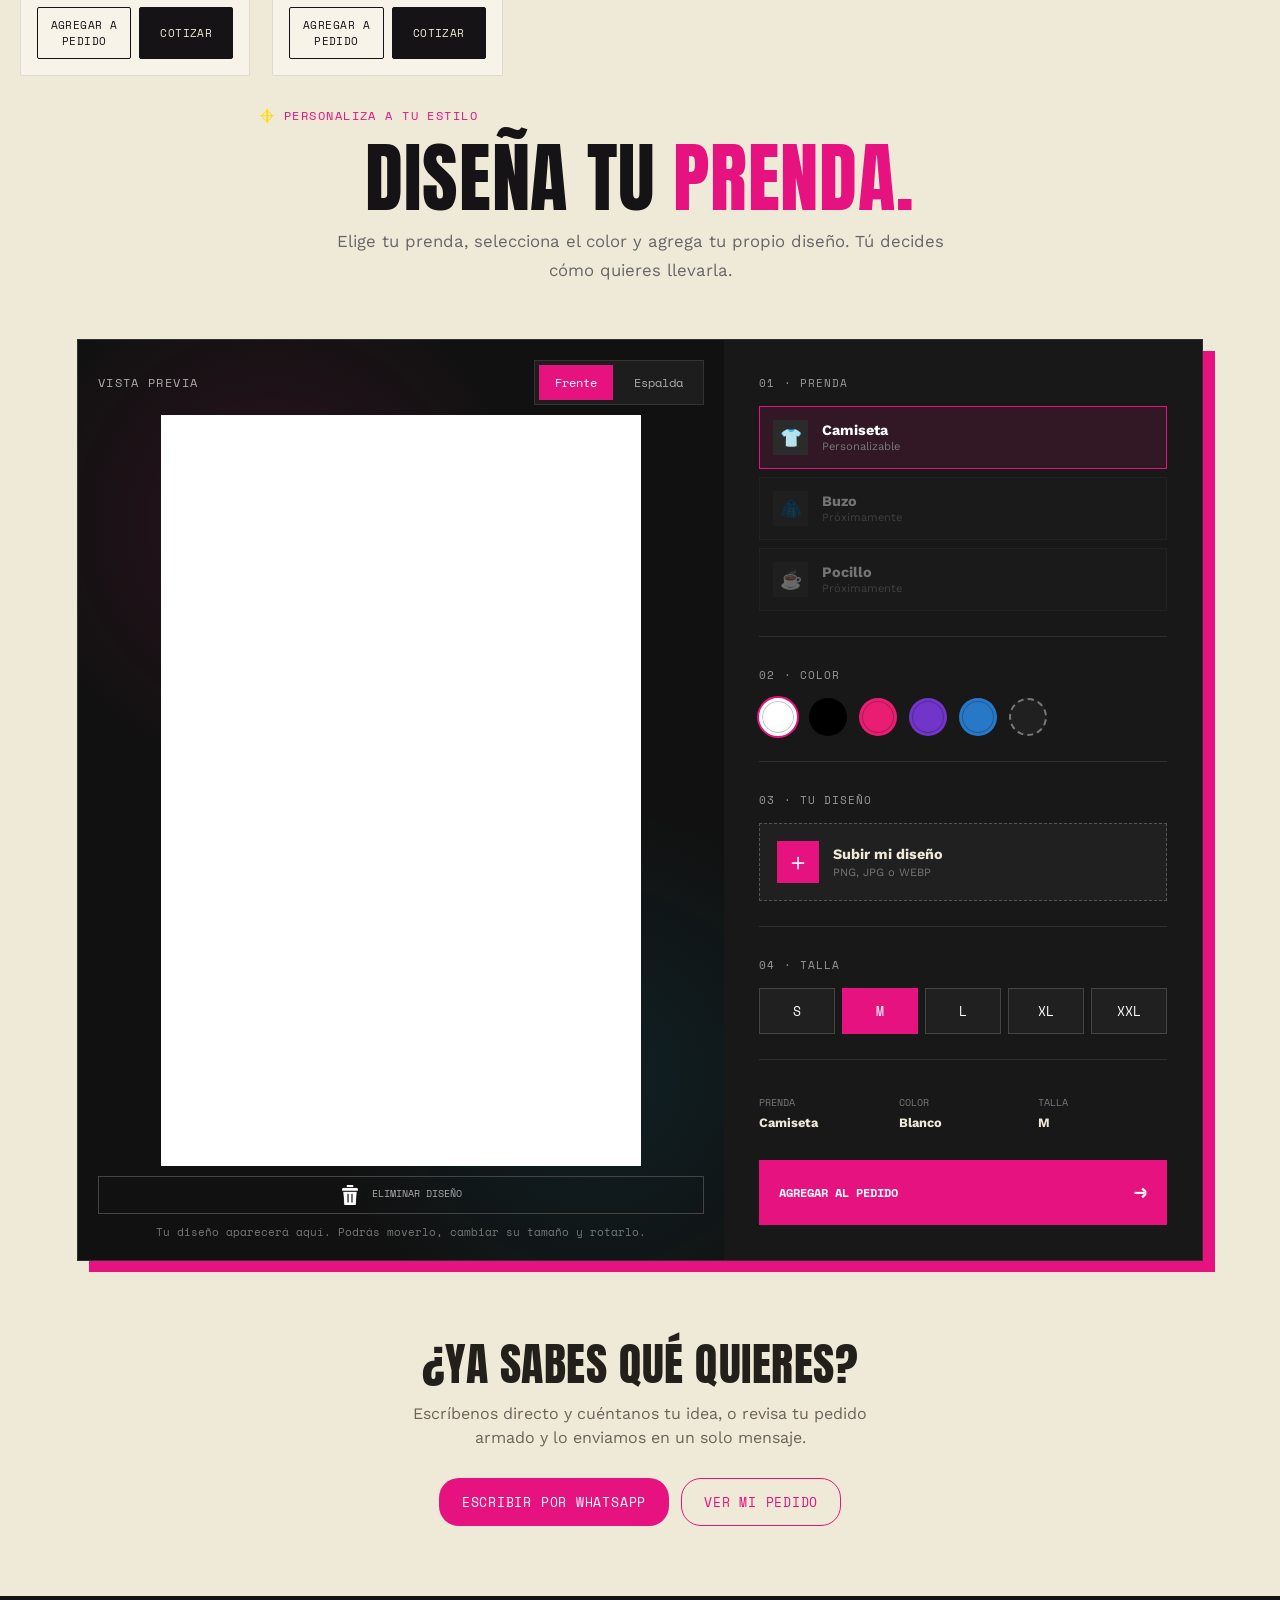
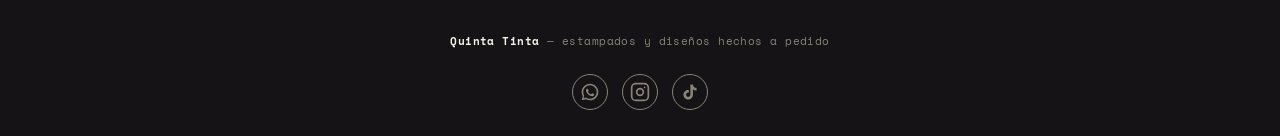
==== commit 2598015e: "cambios de menu y de personalizados para compartir con el provedor" ====
--- a/index.html
+++ b/index.html
@@ -49,8 +49,10 @@
       <h1>De la tinta<br>a tu <span class="accent">prenda.</span></h1>
       <p class="lead">Diseños propios y personalizados en camisetas, pocillos y buzos. Mira lo que hemos trabajado, arma tu pedido y cotiza directo por WhatsApp — sin vueltas.</p>
       <div class="hero-ctas">
+        
         <button class="btn btn-primary" onclick="scrollToId('galeria')">Ver catálogo</button>
-        <a class="btn btn-outline" href="#" id="heroWaLink" target="_blank" rel="noopener">Escribir por WhatsApp</a>
+
+      <a class="btn btn-primary" href="contacto.html#contacto" id="botonprincipal">Escribir por WhatsApp</a>
       </div>
     </div>
     <div class="hero-stampcard">
@@ -334,8 +336,8 @@
     <h2>¿Ya sabes qué quieres?</h2>
     <p>Escríbenos directo y cuéntanos tu idea, o revisa tu pedido armado y lo enviamos en un solo mensaje.</p>
     <div class="hero-ctas" style="justify-content:center;">
-      <a class="btn btn-primary" href="contacto.html#contacto" id="" target="_blank" rel="noopener">Escribir por WhatsApp</a>
-      <button class="btn btn-outline" style="border-color:var(--ink);color:var(--ink);" onclick="openDrawer()">Ver mi pedido</button>
+      <a class="btn btn-primary" href="contacto.html#contacto">Escribir por WhatsApp</a>
+      <button class="btn btn-outline" id="botonVerPedido" onclick="openDrawer()">Ver mi pedido</button>
     </div>
   </div>
 </section>
@@ -344,7 +346,7 @@
   <div class="footer-inner">
     <p><b>Quinta Tinta</b> — estampados y diseños hechos a pedido</p>
     <div class="footer-social">
-      <a href="contacto.html#contacto" target="_blank" rel="noopener" aria-label="WhatsApp">
+      <a href="contacto.html#contacto" aria-label="WhatsApp">
         <svg width="20" height="20" viewBox="0 0 24 24" fill="currentColor"><path d="M12 2C6.48 2 2 6.48 2 12c0 1.85.5 3.58 1.36 5.07L2 22l5.06-1.33A9.94 9.94 0 0012 22c5.52 0 10-4.48 10-10S17.52 2 12 2zm0 18c-1.6 0-3.1-.42-4.4-1.16l-.32-.18-3 .79.8-2.92-.2-.3A7.94 7.94 0 014 12c0-4.41 3.59-8 8-8s8 3.59 8 8-3.59 8-8 8zm4.4-5.6c-.24-.12-1.43-.7-1.65-.79-.22-.08-.38-.12-.54.12-.16.24-.62.79-.76.95-.14.16-.28.18-.52.06-.24-.12-1.01-.37-1.92-1.18-.71-.63-1.19-1.41-1.33-1.65-.14-.24-.01-.37.11-.49.11-.11.24-.28.36-.42.12-.14.16-.24.24-.4.08-.16.04-.3-.02-.42-.06-.12-.54-1.3-.74-1.78-.19-.46-.39-.4-.54-.4-.14 0-.3-.02-.46-.02s-.42.06-.64.3c-.22.24-.84.82-.84 2s.86 2.32.98 2.48c.12.16 1.7 2.6 4.12 3.64.58.25 1.03.4 1.38.51.58.18 1.11.16 1.53.1.47-.07 1.43-.58 1.63-1.15.2-.56.2-1.04.14-1.15-.06-.1-.22-.16-.46-.28z"/></svg>
       </a>
       <a href="https://www.instagram.com/quinta_tinta_wmcdj?igsh=MXI5OXFvcHE1djl3YQ==" target="_blank" rel="noopener" aria-label="Instagram">
@@ -357,7 +359,7 @@
   </div>
 </footer>
 
-<a class="wa-fab" href="contacto.html#contacto" id="fabWaLink" target="_blank" rel="noopener" aria-label="Escribir por WhatsApp">
+<a class="wa-fab" href="contacto.html#contacto" id="fabWaLink" aria-label="Escribir por WhatsApp">
   <svg width="28" height="28" viewBox="0 0 24 24" fill="#fff"><path d="M12 2C6.48 2 2 6.48 2 12c0 1.85.5 3.58 1.36 5.07L2 22l5.06-1.33A9.94 9.94 0 0012 22c5.52 0 10-4.48 10-10S17.52 2 12 2zm0 18c-1.6 0-3.1-.42-4.4-1.16l-.32-.18-3 .79.8-2.92-.2-.3A7.94 7.94 0 014 12c0-4.41 3.59-8 8-8s8 3.59 8 8-3.59 8-8 8zm4.4-5.6c-.24-.12-1.43-.7-1.65-.79-.22-.08-.38-.12-.54.12-.16.24-.62.79-.76.95-.14.16-.28.18-.52.06-.24-.12-1.01-.37-1.92-1.18-.71-.63-1.19-1.41-1.33-1.65-.14-.24-.01-.37.11-.49.11-.11.24-.28.36-.42.12-.14.16-.24.24-.4.08-.16.04-.3-.02-.42-.06-.12-.54-1.3-.74-1.78-.19-.46-.39-.4-.54-.4-.14 0-.3-.02-.46-.02s-.42.06-.64.3c-.22.24-.84.82-.84 2s.86 2.32.98 2.48c.12.16 1.7 2.6 4.12 3.64.58.25 1.03.4 1.38.51.58.18 1.11.16 1.53.1.47-.07 1.43-.58 1.63-1.15.2-.56.2-1.04.14-1.15-.06-.1-.22-.16-.46-.28z"/></svg>
 </a>
 
@@ -369,9 +371,13 @@
   </div>
   <div class="drawer-list" id="drawerList"></div>
   <div class="drawer-foot">
-    <a class="btn" id="sendOrderWa" target="_blank" rel="noopener">Enviar pedido por WhatsApp</a>
-    <p class="drawer-note">Al enviar se abre WhatsApp con el resumen de tu pedido ya escrito — solo debes darle "enviar".</p>
-  </div>
+    <a class="btn" id="sendOrderWa" target="_blank" rel="noopener">
+  Enviar pedido por WhatsApp
+</a>
+<p class="drawer-note">
+  Para prendas personalizadas, descarga primero tus imágenes
+  y adjúntalas en WhatsApp junto con la referencia del pedido.
+</p>  </div>
 </aside>
 
 <div class="overlay" id="lightboxOverlay" onclick="closeLightbox()"></div>
@@ -505,6 +511,9 @@
   )
 </script>
 
+<!-- HTML2CANVAS -->
+<script src="https://cdnjs.cloudflare.com/ajax/libs/html2canvas/1.4.1/html2canvas.min.js"></script>
+
 <!-- <canvas id="designCanvas"></canvas> -->
 <!-- FABRIC.JS -->
 <script src="https://cdnjs.cloudflare.com/ajax/libs/fabric.js/5.3.1/fabric.min.js"></script>
--- a/Estilos/estilo.css
+++ b/Estilos/estilo.css
@@ -239,6 +239,24 @@
     transition:transform .12s ease, background .15s ease;
   }
 
+
+  #botonprincipal{
+    text-decoration:none;
+    border-radius:20px;
+    border:1.5px solid var(--text-on-ink);
+    background:none;
+    color:#fff;
+  }
+  #botonprincipal:hover{background:var(--cyan);}
+
+  #botonVerPedido{
+    text-decoration:none;
+    border-radius:20px;
+    border:1.5px solid var(--magenta);
+    background:none;
+    color:var(--magenta);
+  }
+  #botonVerPedido:hover{background:var(--cyan);}
 
   .btn:active{transform:scale(0.96);}
   .btn-primary{
@@ -540,46 +558,37 @@
   .drawer-foot .btn:hover{background:#1ebc59;}
   .drawer-note{font-size:11px;color:var(--text-muted);margin-top:10px;line-height:1.4;}
 
-  .hamburger-btn{
-  display:none;
-  flex-direction:column;justify-content:center;gap:5px;
-  background:none;border:none;
-  width:30px;height:30px;
-}
-.hamburger-btn span{
-  display:block;
-  width:100%;
-  height:2px;
-  background:var(--magenta);
-}
-
-@media (max-width:860px){
-  .hero-inner{grid-template-columns:1fr;}
-  .hero-stampcard{transform:rotate(0);}
-
-  .hamburger-btn{display:flex;}
-
-  nav.links{
-    display:flex;
-    flex-direction:column;
-    position:absolute;
-    top:100%;left:0;right:0;
-    background:var(--ink);
-    border-bottom:3px solid var(--magenta);
-    /* padding:10px 20px 16px; */
-    gap:2px;
-    max-height:0;
-    overflow:hidden;
-    transition:max-height .25s ease;
-  }
-  nav.links.open{
-    max-height:300px;
-  }
-  
-}
-  @media (prefers-reduced-motion:reduce){
-    *{transition:none !important; scroll-behavior:auto !important;}
-  }
+  .hamburger-btn {
+    display: none;
+    flex-direction: column;
+    justify-content: center;
+    align-items: center;
+    gap: 5px;
+
+    width: 42px;
+    height: 42px;
+
+    padding: 0;
+
+    background: transparent;
+    border: 1px solid var(--magenta);
+    border-radius: 50%;
+
+    cursor: pointer;
+    flex-shrink: 0;
+}
+
+.hamburger-btn span {
+    display: block;
+    width: 20px;
+    height: 2px;
+
+    background: var(--magenta);
+
+    transition: transform .25s ease, opacity .2s ease;
+}
+
+
 
   .lightbox{
   position:fixed;top:50%;left:50%;transform:translate(-50%,-50%) scale(.95);
@@ -1268,62 +1277,6 @@
    RESPONSIVE
 ========================================================= */
 
-@media (max-width: 900px) {
-
-  .customizer {
-    grid-template-columns: 1fr;
-  }
-
-  .mockup-area {
-    min-height: 480px;
-  }
-
-  .custom-controls {
-    padding: 28px;
-  }
-
-}
-
-
-@media (max-width: 600px) {
-
-  .customizer-section {
-    padding: 80px 5vw;
-  }
-
-  
-
-  .preview-top {
-    flex-direction: column;
-    align-items: stretch;
-  }
-
-  .view-switch {
-    width: 100%;
-  }
-
-  .view-btn {
-    flex: 1;
-  }
-
-  .mockup-area {
-    padding: 10px;
-    min-height: 420px;
-  }
-
-  .mockup-stage {
-    height: 400px;
-  }
-
-  .custom-controls {
-    padding: 22px;
-  }
-
-  .custom-summary {
-    grid-template-columns: 1fr;
-  }
-
-}
 
 /* =========================================================
    FABRIC.JS - CANVAS INTERACTIVO
@@ -1430,10 +1383,114 @@
 
 
 /* Accesibilidad */
-@media (prefers-reduced-motion: reduce) {
-
-    .animated-pattern {
-        animation: none;
+@media (max-width: 900px) {
+
+    /* HEADER */
+    .nav-wrap {
+        position: relative;
+
+        width: 100%;
+        padding: 10px 16px;
+
+        display: flex;
+        align-items: center;
+        justify-content: space-between;
     }
 
+    /* LOGO */
+    .quinta {
+        min-width: 0;
+    }
+
+    .quinta-logo {
+        height: 65px;
+        width: auto;
+    }
+
+    /* BOTÓN HAMBURGUESA */
+    .hamburger-btn {
+        display: flex;
+        margin-left: auto;
+    }
+
+    /* MENÚ */
+    nav.links {
+        position: absolute;
+
+        top: 100%;
+        left: 0;
+        right: 0;
+
+        width: 100%;
+
+        display: flex;
+        flex-direction: column;
+
+        gap: 0;
+
+        padding: 10px 16px 16px;
+
+        background: var(--ink);
+
+        border-top: 1px solid #333;
+        border-bottom: 3px solid var(--magenta);
+
+        max-height: 0;
+        overflow: hidden;
+
+        opacity: 0;
+        visibility: hidden;
+        pointer-events: none;
+
+        transition:
+            max-height .3s ease,
+            opacity .2s ease,
+            visibility .2s ease;
+    }
+
+    /* MENÚ ABIERTO */
+    nav.links.open {
+        max-height: 500px;
+
+        opacity: 1;
+        visibility: visible;
+        pointer-events: auto;
+    }
+
+    /* BOTONES DEL MENÚ */
+    nav.links button {
+        width: 100%;
+
+        margin: 0;
+        padding: 14px 12px;
+
+        background: transparent;
+        border: none;
+
+        color: var(--text-on-ink);
+
+        text-align: left;
+
+        font-family: "Space Mono", monospace;
+        font-size: 11px;
+
+        text-transform: uppercase;
+
+        border-radius: 0;
+    }
+
+    nav.links button:hover {
+        background: rgba(230, 18, 127, .12);
+        color: var(--magenta);
+    }
+
+    nav.links button.active {
+        background: var(--cyan);
+        color: white;
+    }
+
+    /* OCULTAR CARRITO SI ESTÁ DENTRO DEL MENÚ PRINCIPAL */
+    .cart-btn {
+        flex-shrink: 0;
+    }
 }
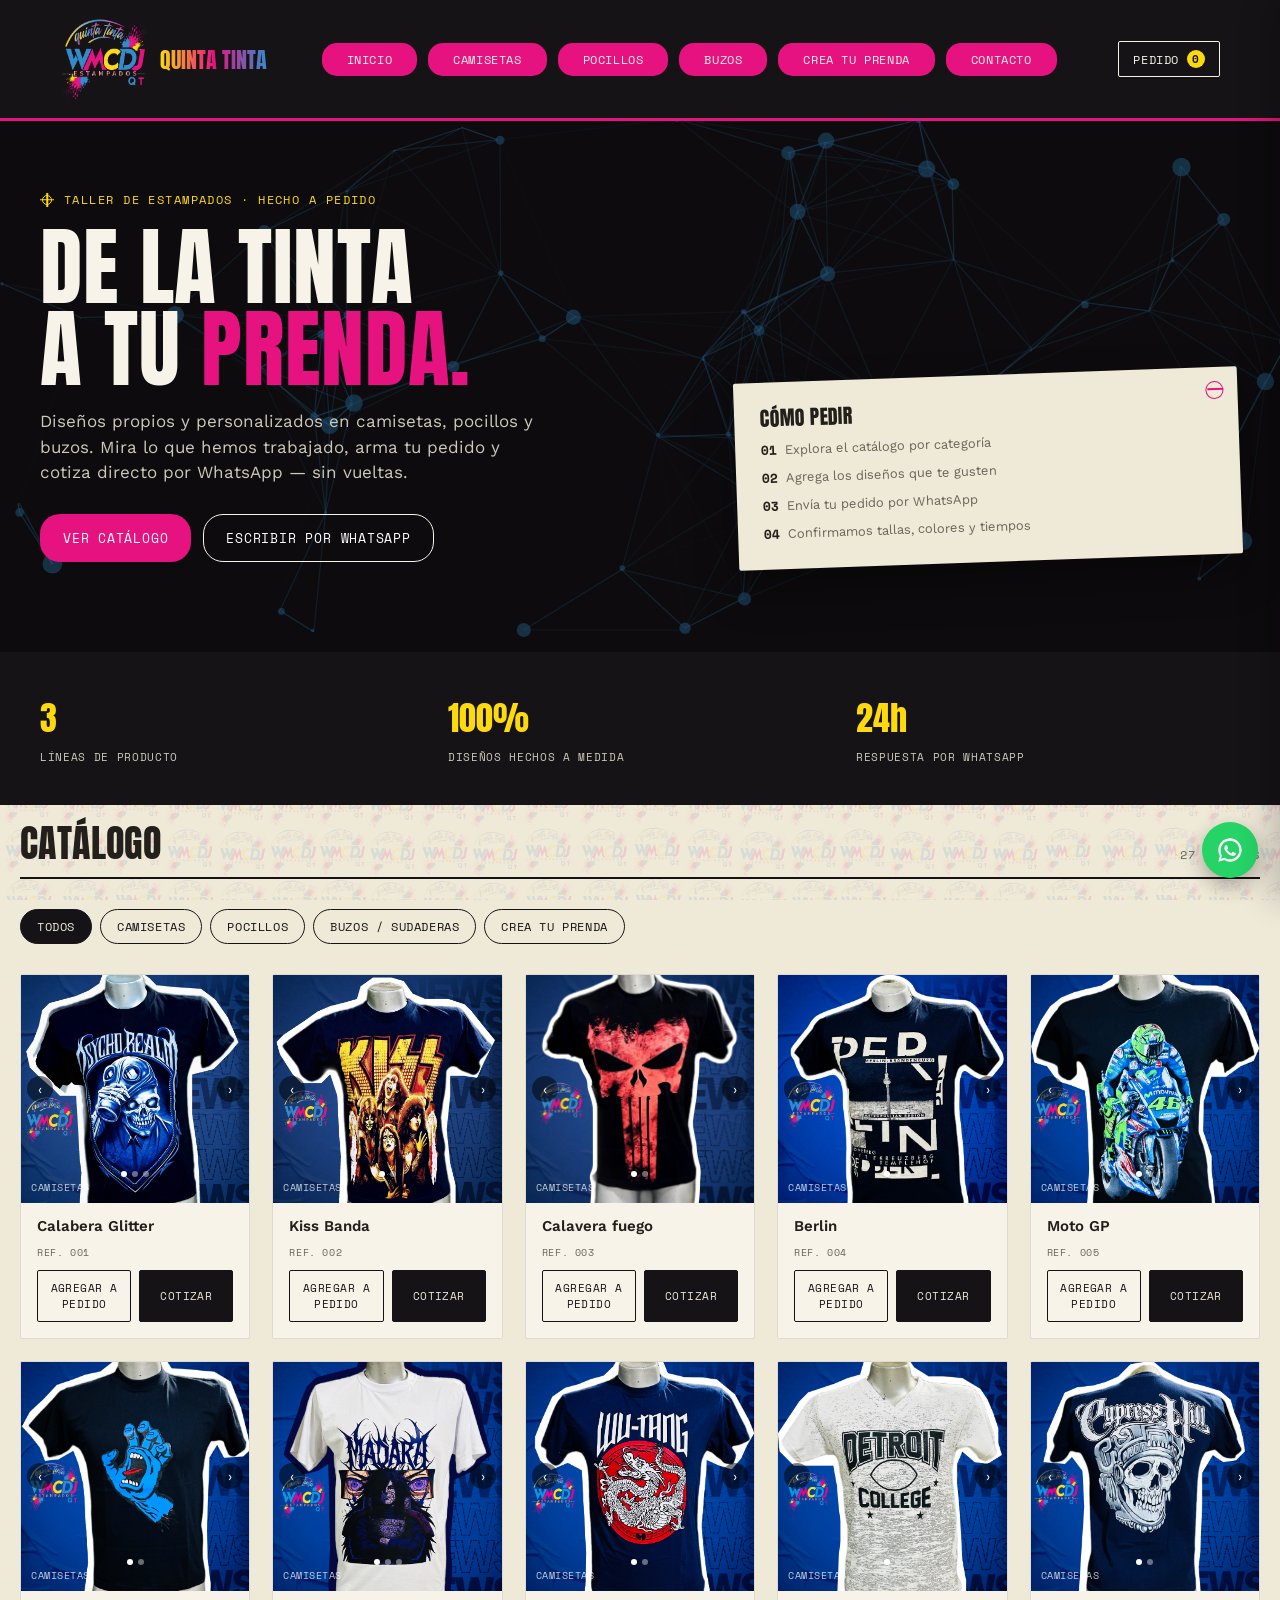
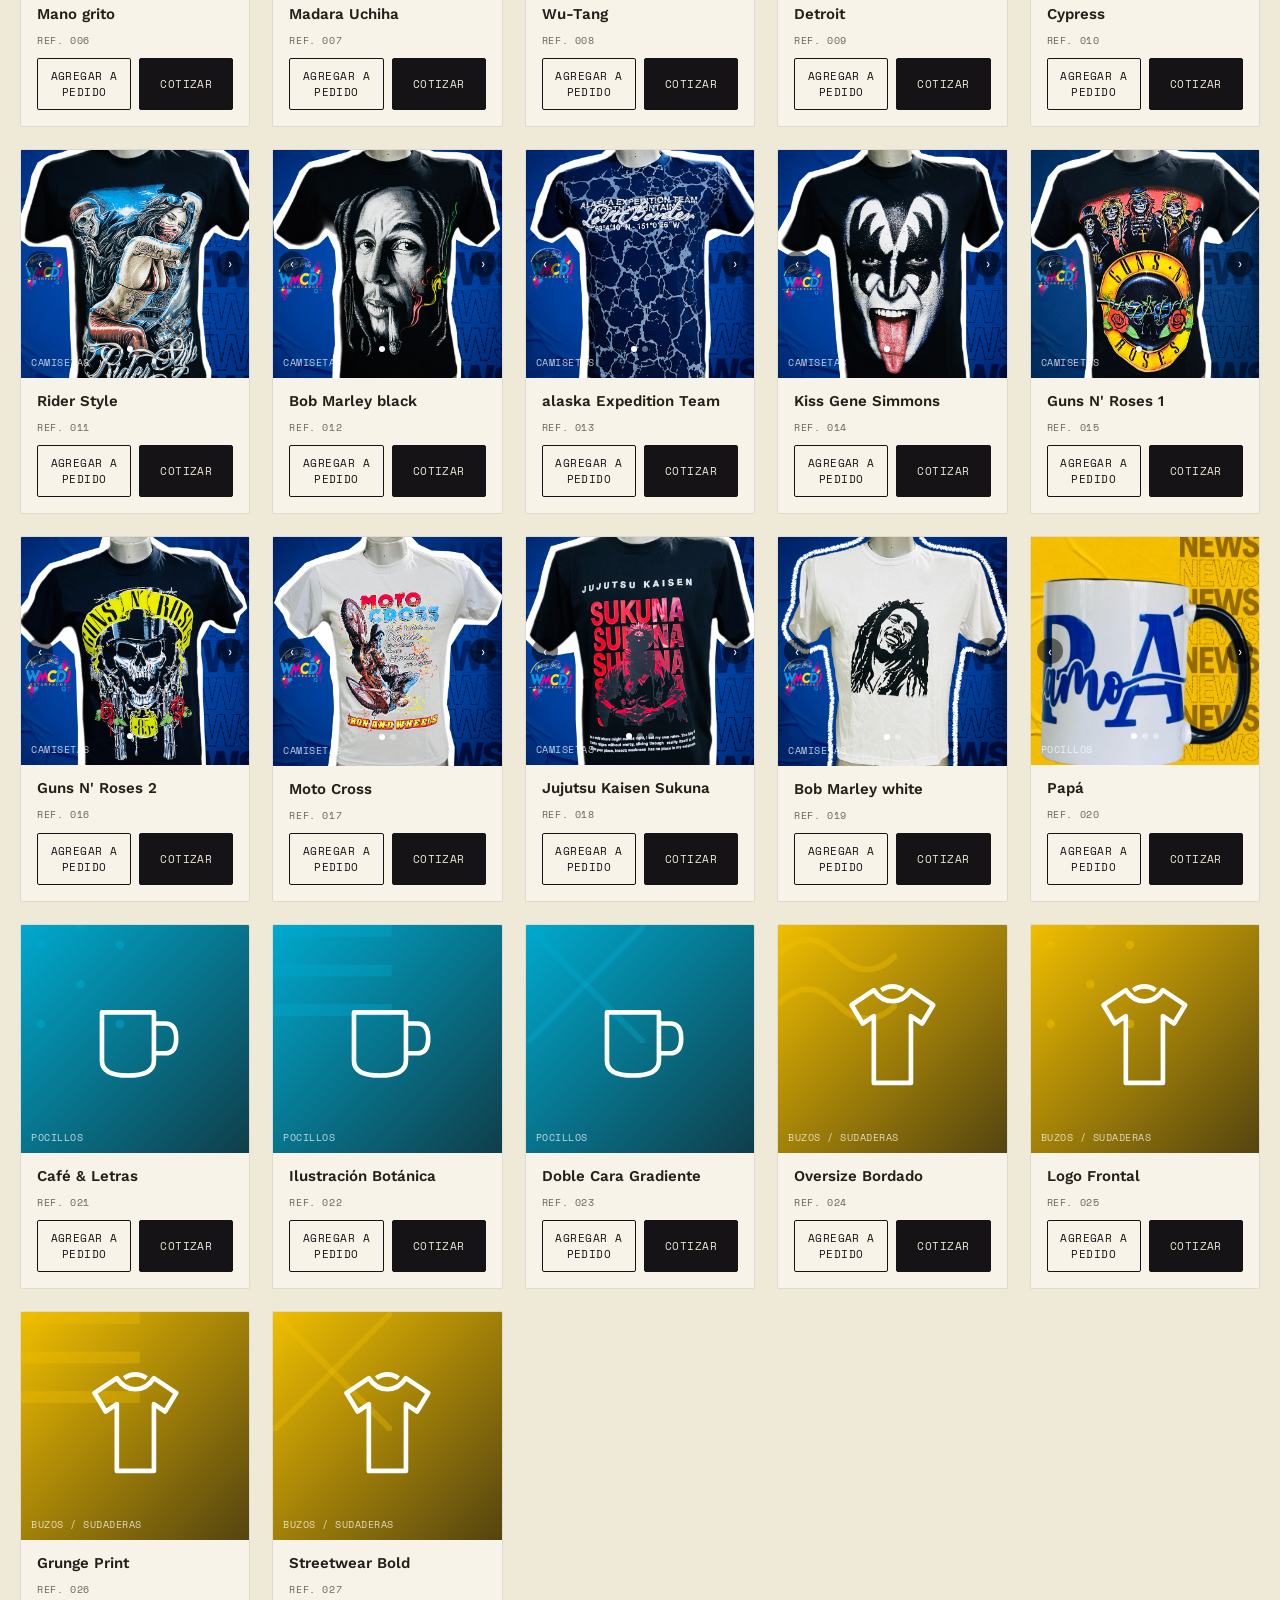
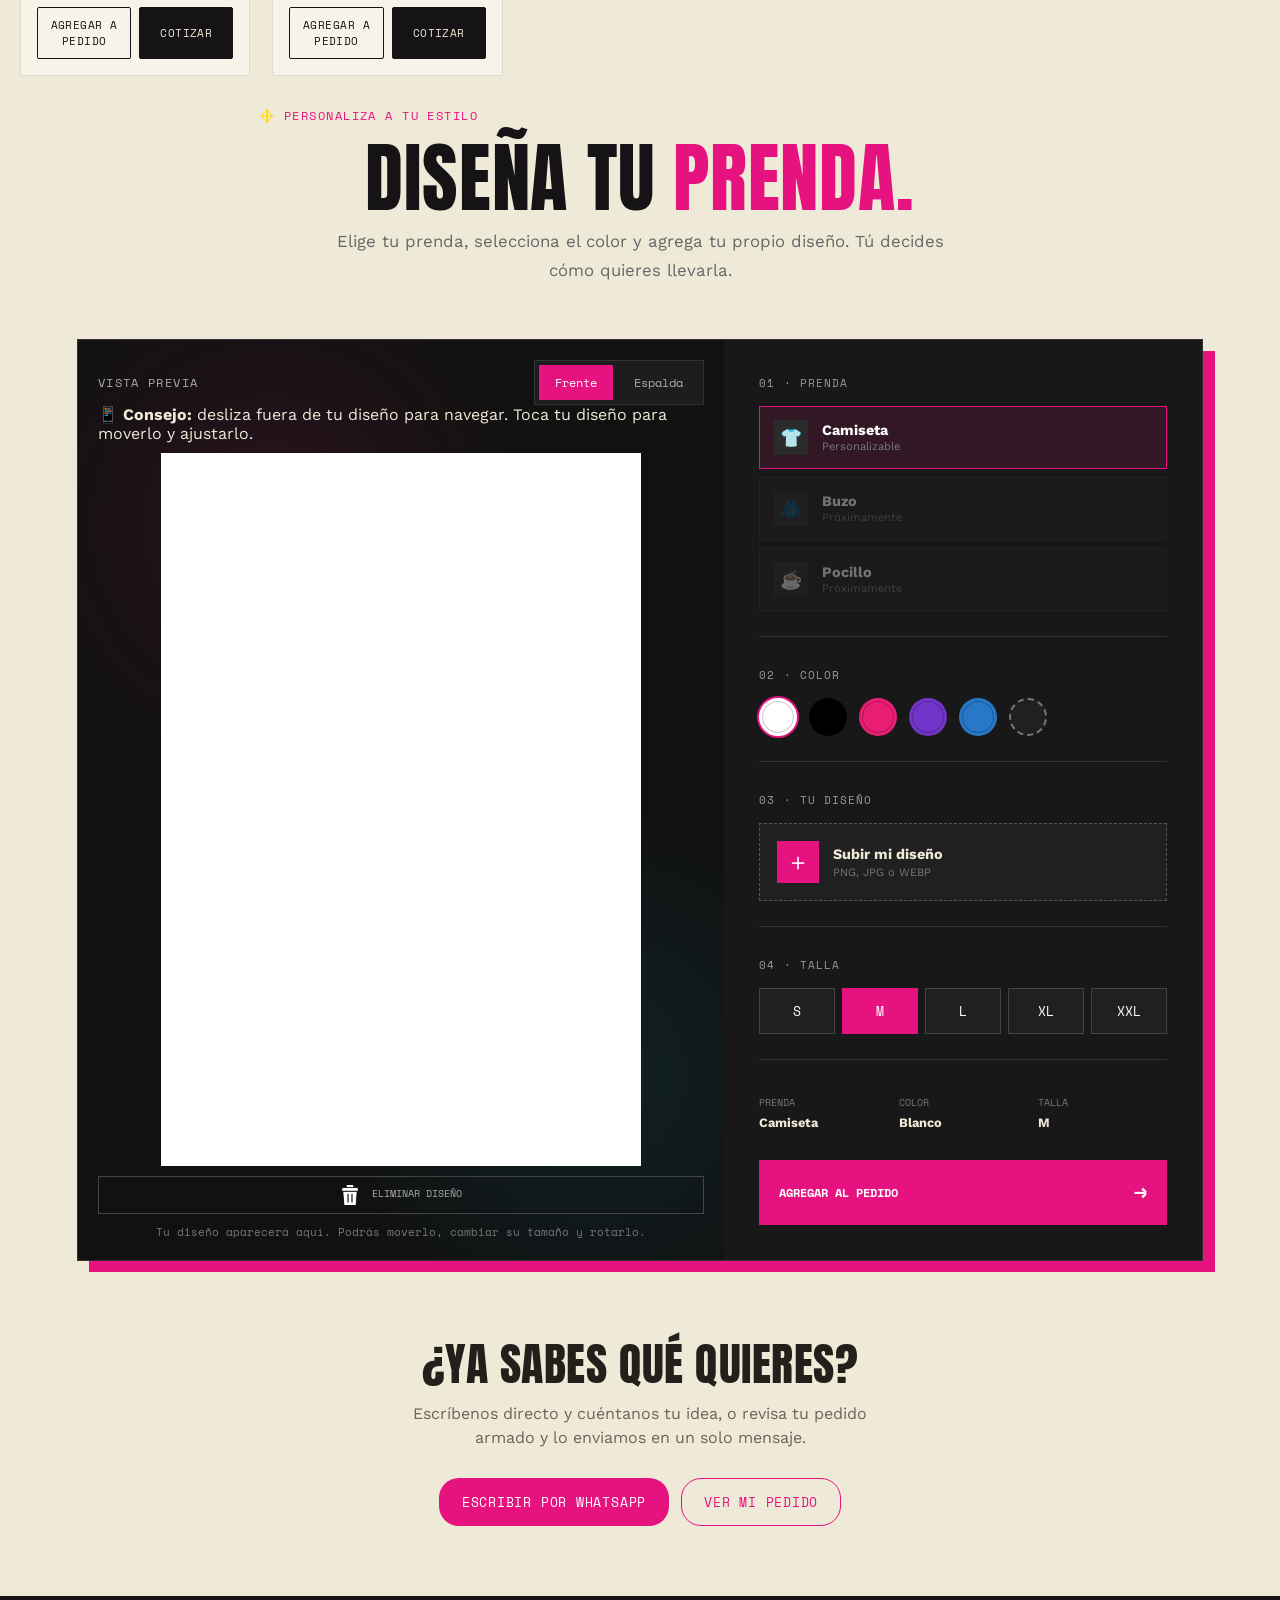
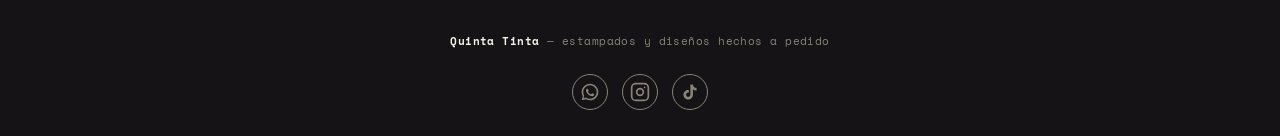
==== commit 2fb2f50a: "añadir experiencia de usuario y filtros de descarga" ====
--- a/index.html
+++ b/index.html
@@ -123,7 +123,11 @@
           </button>
         </div>
       </div>
-
+<div class="mobile-editor-help">
+    📱 <strong>Consejo:</strong>
+    desliza fuera de tu diseño para navegar.
+    Toca tu diseño para moverlo y ajustarlo.
+</div>
 
       <div class="mockup-area">
 
--- a/Estilos/estilo.css
+++ b/Estilos/estilo.css
@@ -1493,4 +1493,132 @@
     .cart-btn {
         flex-shrink: 0;
     }
+
+
+    /* =========================================================
+   EXPERIENCIA TÁCTIL DEL PERSONALIZADOR
+========================================================= */
+
+#mockupStage {
+    touch-action: pan-y;
+}
+
+#designCanvas {
+    touch-action: pan-y;
+}
+
+/* En dispositivos táctiles */
+@media (hover: none) and (pointer: coarse) {
+
+    #mockupStage {
+        touch-action: pan-y;
+        overscroll-behavior: contain;
+    }
+
+}
+
+.mobile-editor-help {
+    display: none;
+}
+
+@media (max-width: 768px) {
+
+    .mobile-editor-help {
+        display: block;
+        margin: 10px 0 15px;
+        padding: 10px 14px;
+        border-radius: 10px;
+
+        font-size: 13px;
+        line-height: 1.4;
+
+        background: #f7f7f7;
+        color: #444;
+
+        text-align: center;
+    }
+
+}
+
+    /* =========================================================
+   CONFIGURADOR RESPONSIVE - TABLET / CELULAR
+========================================================= */
+
+.customizer {
+    grid-template-columns: 1fr;
+    width: 100%;
+    max-width: 100%;
+    box-shadow: 8px 8px 0 var(--magenta);
+}
+
+/* PREVIEW */
+.custom-preview {
+    width: 100%;
+    min-width: 0;
+    padding: 16px;
+}
+
+.mockup-area {
+    width: 100%;
+    min-height: 360px;
+    padding: 5px;
+}
+
+.mockup-stage {
+    width: 100%;
+    max-width: 430px;
+    height: 360px;
+    min-height: 360px;
+    margin: 0 auto;
+}
+
+/* IMAGEN DE LA CAMISA */
+#mockupImage,
+#mockupColorLayer {
+    width: 100%;
+    height: 100%;
+    max-width: 430px;
+}
+
+/* CANVAS DE FABRIC */
+.mockup-stage .canvas-container {
+    width: 100% !important;
+    height: 100% !important;
+}
+
+.mockup-stage .canvas-container canvas {
+    max-width: 100%;
+}
+
+/* CONTROLES */
+.custom-controls {
+    width: 100%;
+    min-width: 0;
+    padding: 25px 18px;
+}
+
+/* ENCABEZADO DEL PREVIEW */
+.preview-top {
+    flex-wrap: wrap;
+}
+
+/* COLORES */
+.color-options {
+    justify-content: flex-start;
+}
+
+/* TALLAS */
+.size-options {
+    flex-wrap: wrap;
+}
+
+.size-option {
+    min-width: 45px;
+}
+
+/* RESUMEN */
+.custom-summary {
+    grid-template-columns: repeat(3, 1fr);
+}
+
 }
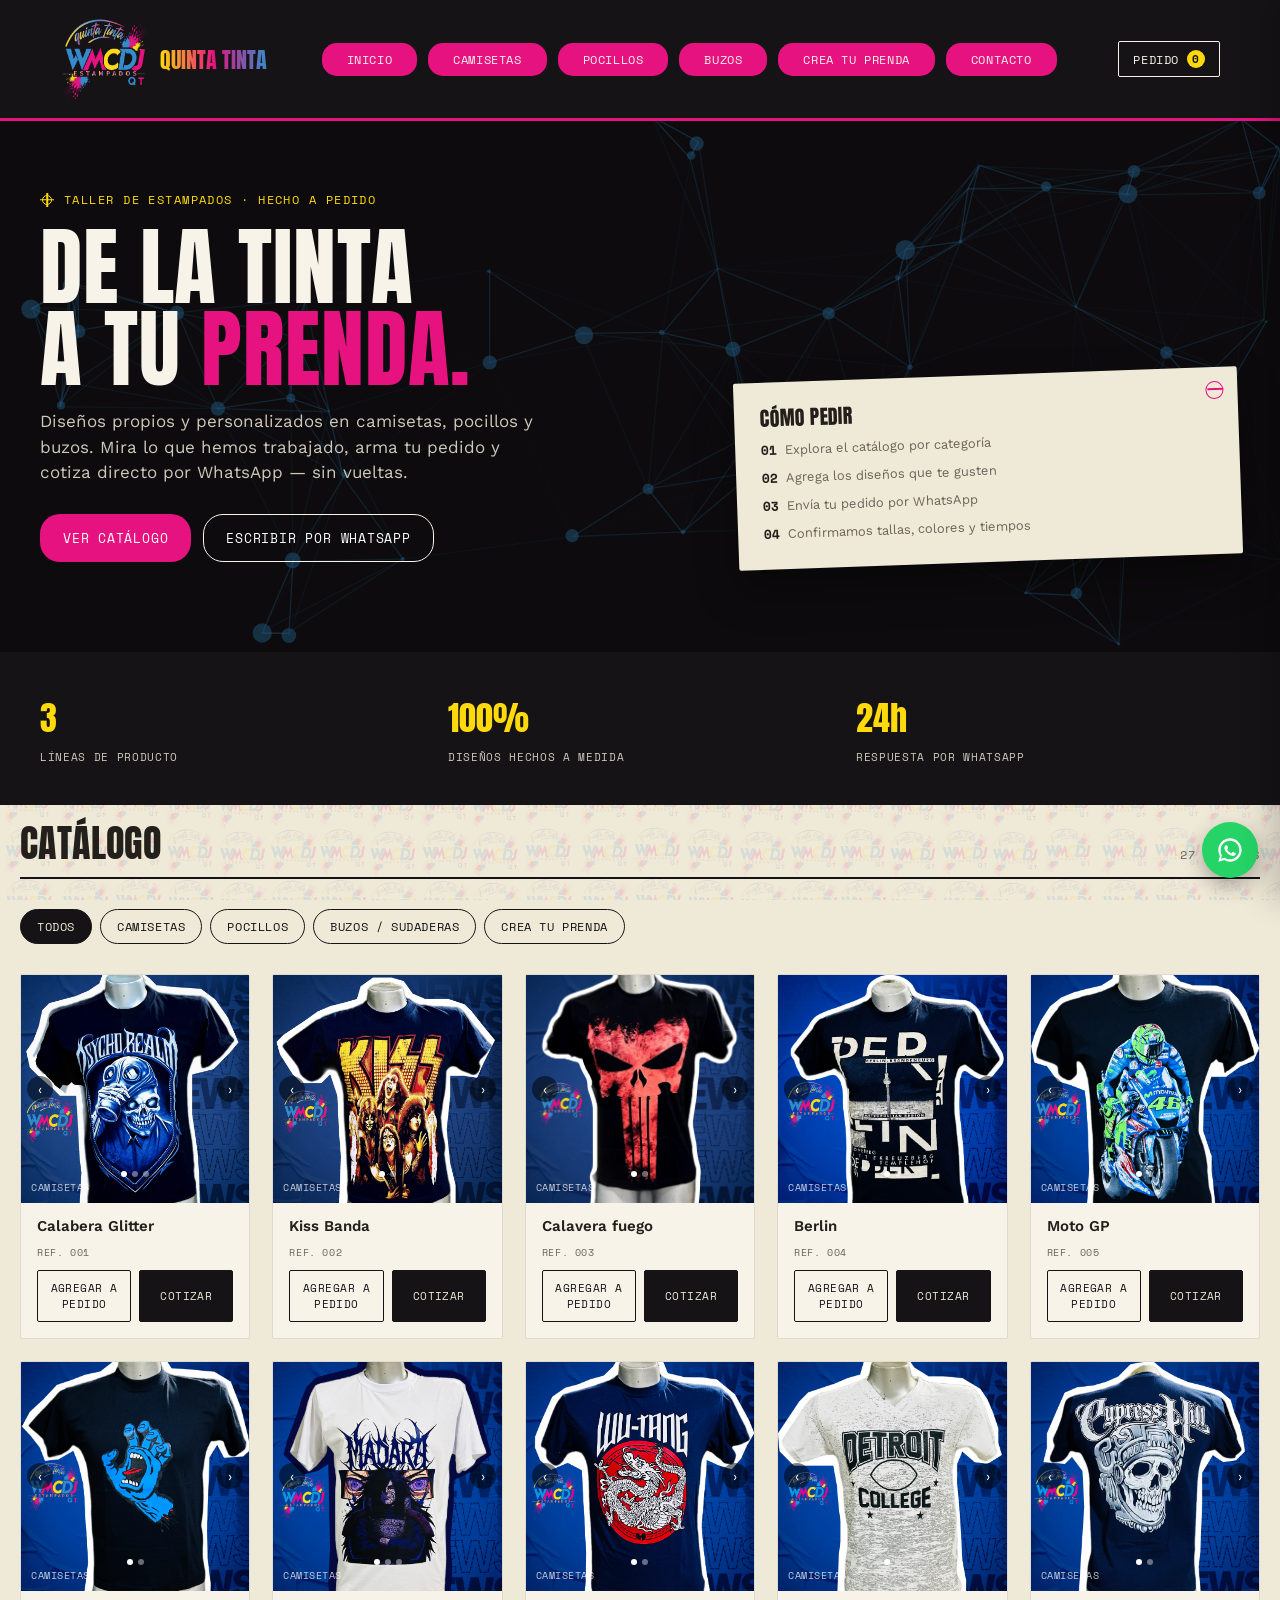
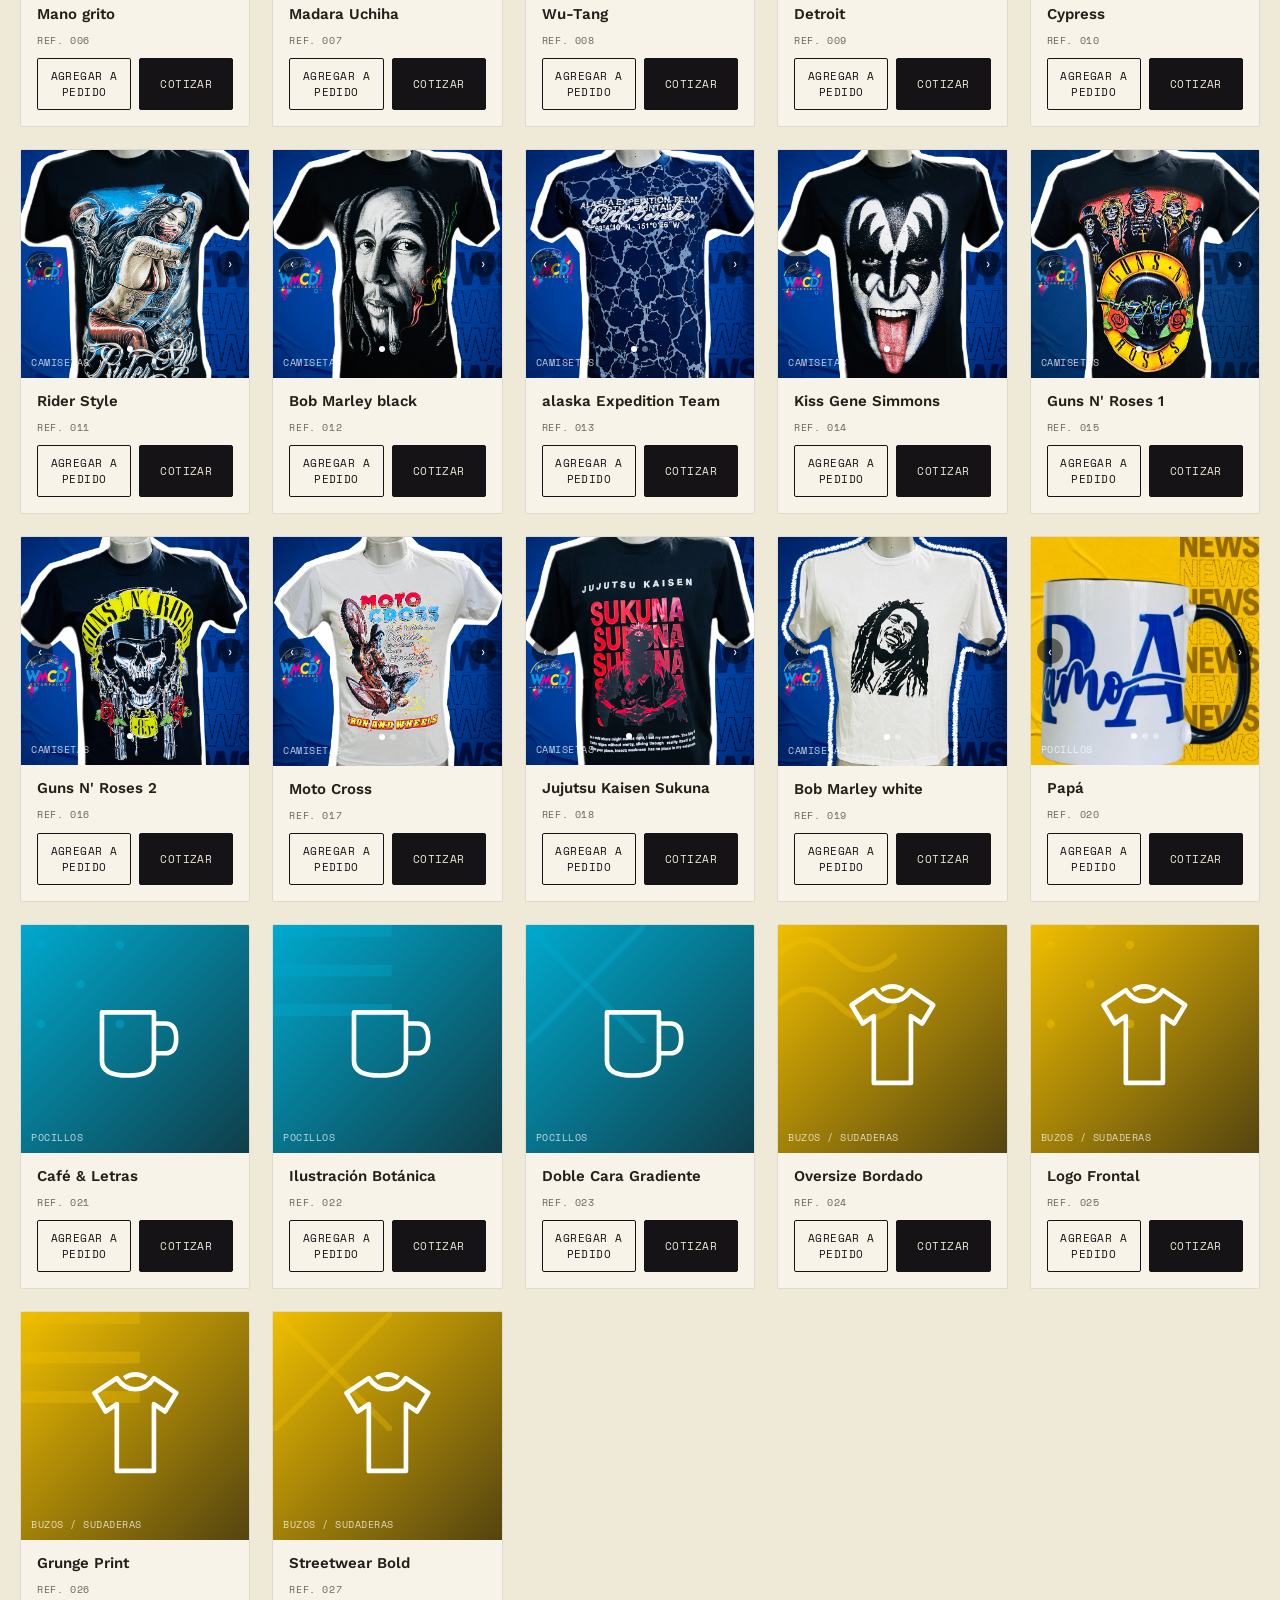
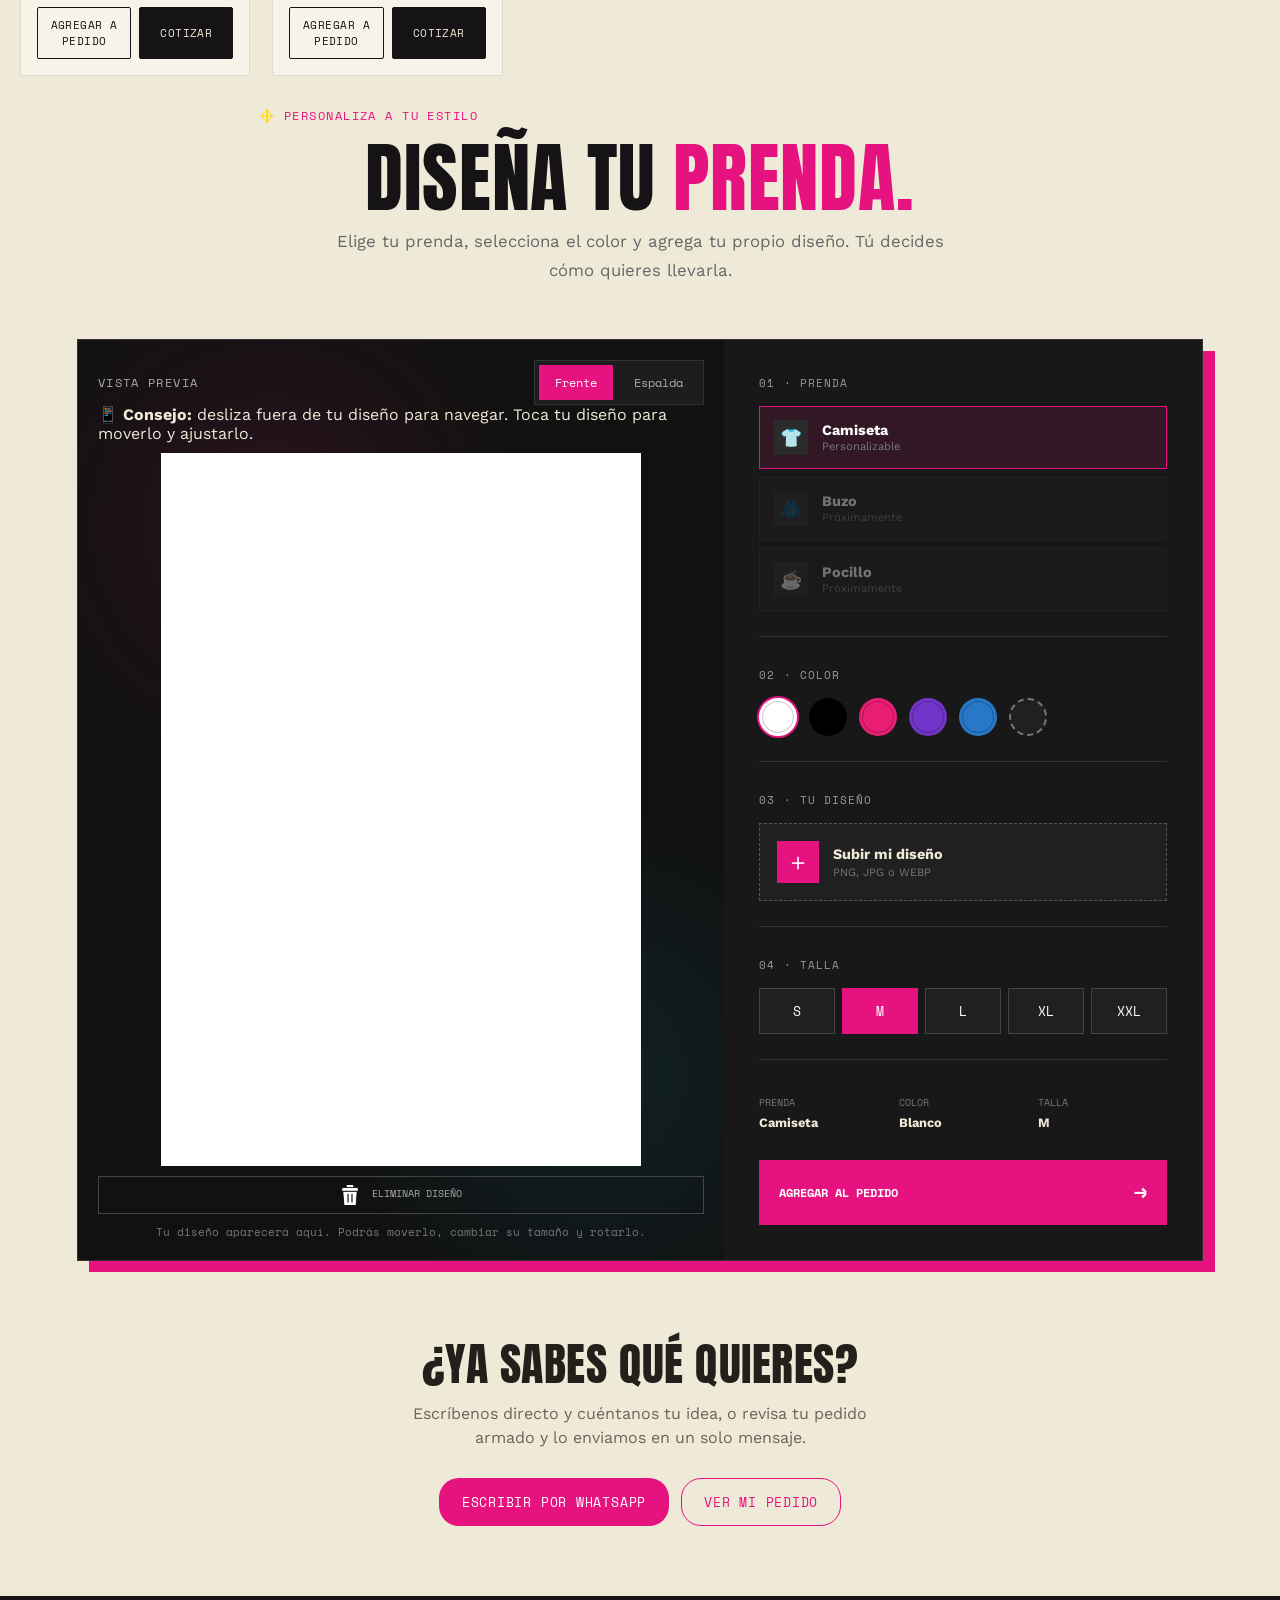
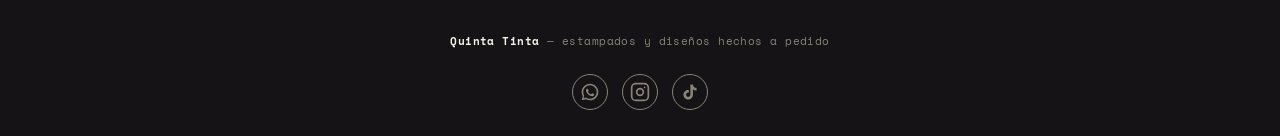
==== commit 35d8241b: "insertar mapa y contactos correctos" ====
--- a/index.html
+++ b/index.html
@@ -52,7 +52,7 @@
         
         <button class="btn btn-primary" onclick="scrollToId('galeria')">Ver catálogo</button>
 
-      <a class="btn btn-primary" href="contacto.html#contacto" id="botonprincipal">Escribir por WhatsApp</a>
+      <a class="btn btn-primary" href="contacto.html#contacto" id="botonprincipalsi">Escribir por WhatsApp</a>
       </div>
     </div>
     <div class="hero-stampcard">
@@ -363,7 +363,7 @@
   </div>
 </footer>
 
-<a class="wa-fab" href="contacto.html#contacto" id="fabWaLink" aria-label="Escribir por WhatsApp">
+<a class="wa-fab" href="contacto.html#contacto" aria-label="Escribir por WhatsApp">
   <svg width="28" height="28" viewBox="0 0 24 24" fill="#fff"><path d="M12 2C6.48 2 2 6.48 2 12c0 1.85.5 3.58 1.36 5.07L2 22l5.06-1.33A9.94 9.94 0 0012 22c5.52 0 10-4.48 10-10S17.52 2 12 2zm0 18c-1.6 0-3.1-.42-4.4-1.16l-.32-.18-3 .79.8-2.92-.2-.3A7.94 7.94 0 014 12c0-4.41 3.59-8 8-8s8 3.59 8 8-3.59 8-8 8zm4.4-5.6c-.24-.12-1.43-.7-1.65-.79-.22-.08-.38-.12-.54.12-.16.24-.62.79-.76.95-.14.16-.28.18-.52.06-.24-.12-1.01-.37-1.92-1.18-.71-.63-1.19-1.41-1.33-1.65-.14-.24-.01-.37.11-.49.11-.11.24-.28.36-.42.12-.14.16-.24.24-.4.08-.16.04-.3-.02-.42-.06-.12-.54-1.3-.74-1.78-.19-.46-.39-.4-.54-.4-.14 0-.3-.02-.46-.02s-.42.06-.64.3c-.22.24-.84.82-.84 2s.86 2.32.98 2.48c.12.16 1.7 2.6 4.12 3.64.58.25 1.03.4 1.38.51.58.18 1.11.16 1.53.1.47-.07 1.43-.58 1.63-1.15.2-.56.2-1.04.14-1.15-.06-.1-.22-.16-.46-.28z"/></svg>
 </a>
 
@@ -375,7 +375,7 @@
   </div>
   <div class="drawer-list" id="drawerList"></div>
   <div class="drawer-foot">
-    <a class="btn" id="sendOrderWa" target="_blank" rel="noopener">
+    <a class="btn" href="contacto.html#contacto" id="sendOrderWa">
   Enviar pedido por WhatsApp
 </a>
 <p class="drawer-note">
--- a/Estilos/estilo.css
+++ b/Estilos/estilo.css
@@ -240,7 +240,7 @@
   }
 
 
-  #botonprincipal{
+  #botonprincipalsi{
     text-decoration:none;
     border-radius:20px;
     border:1.5px solid var(--text-on-ink);
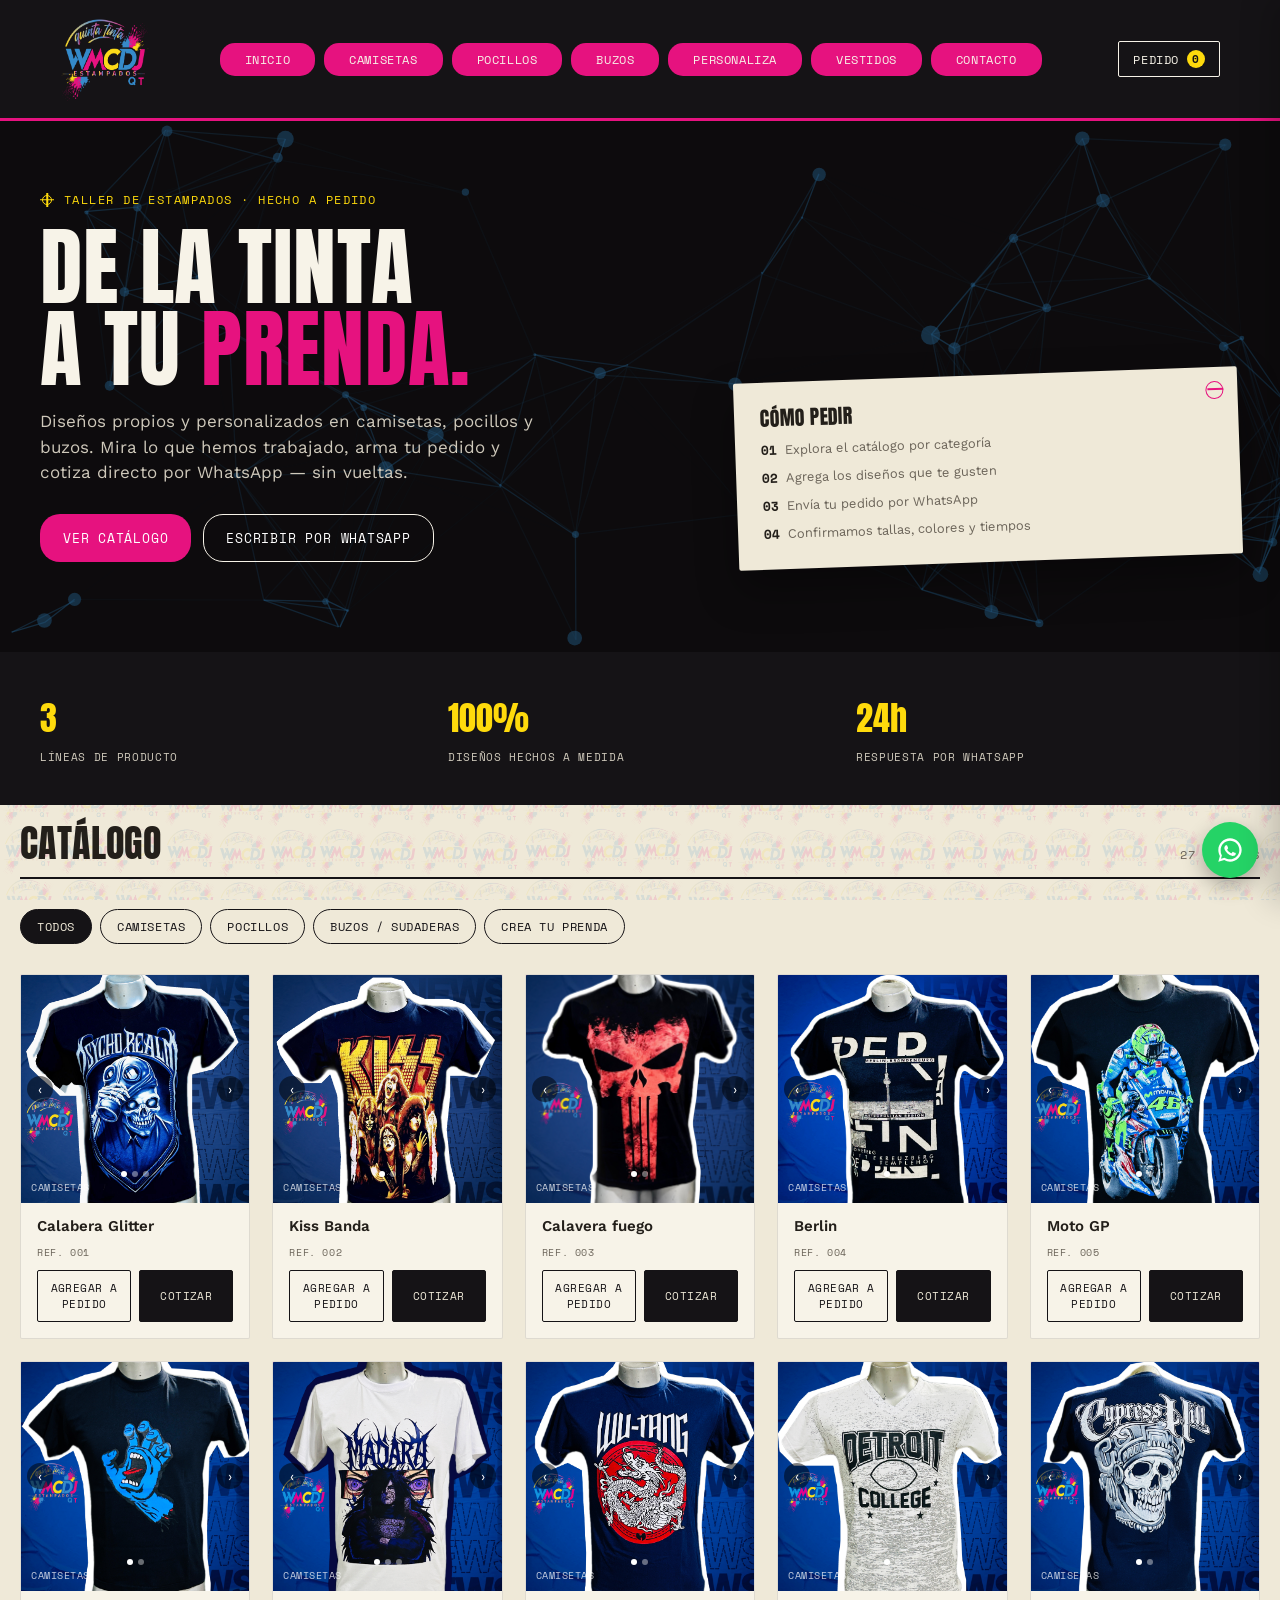
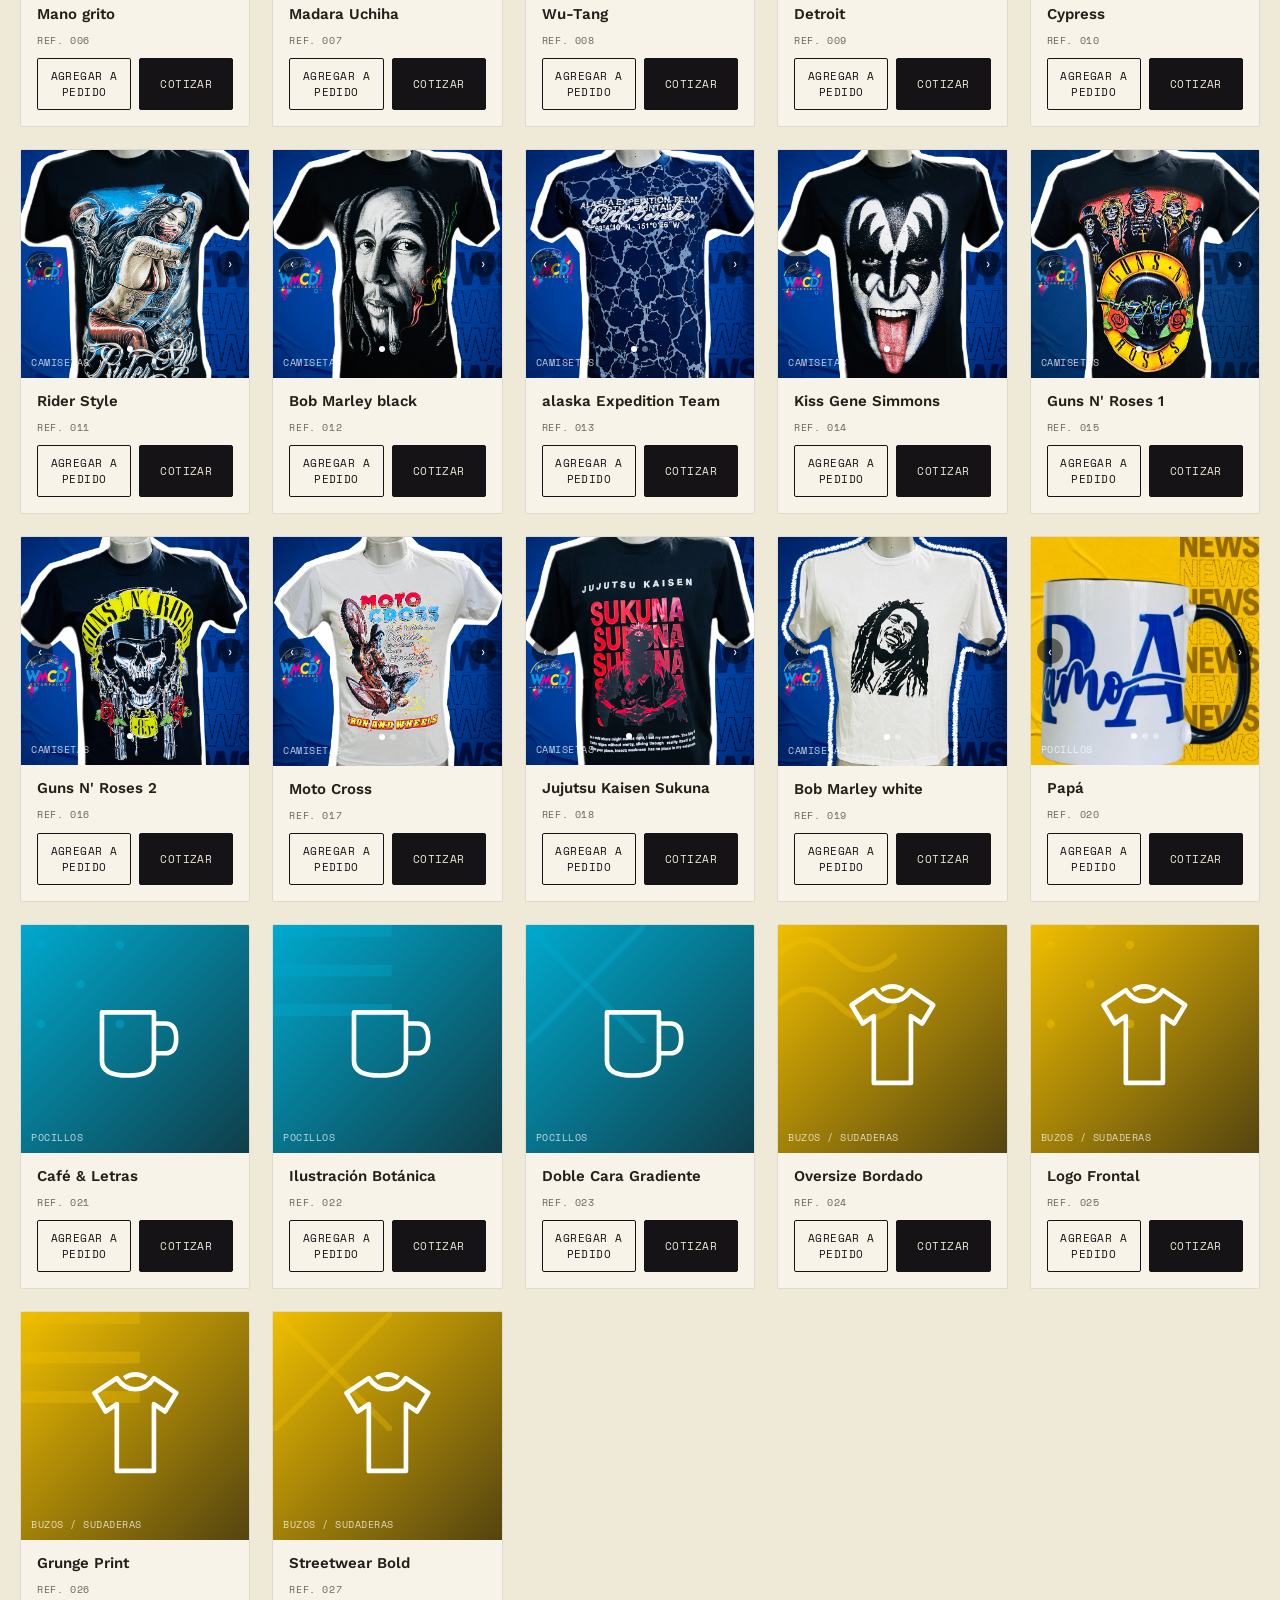
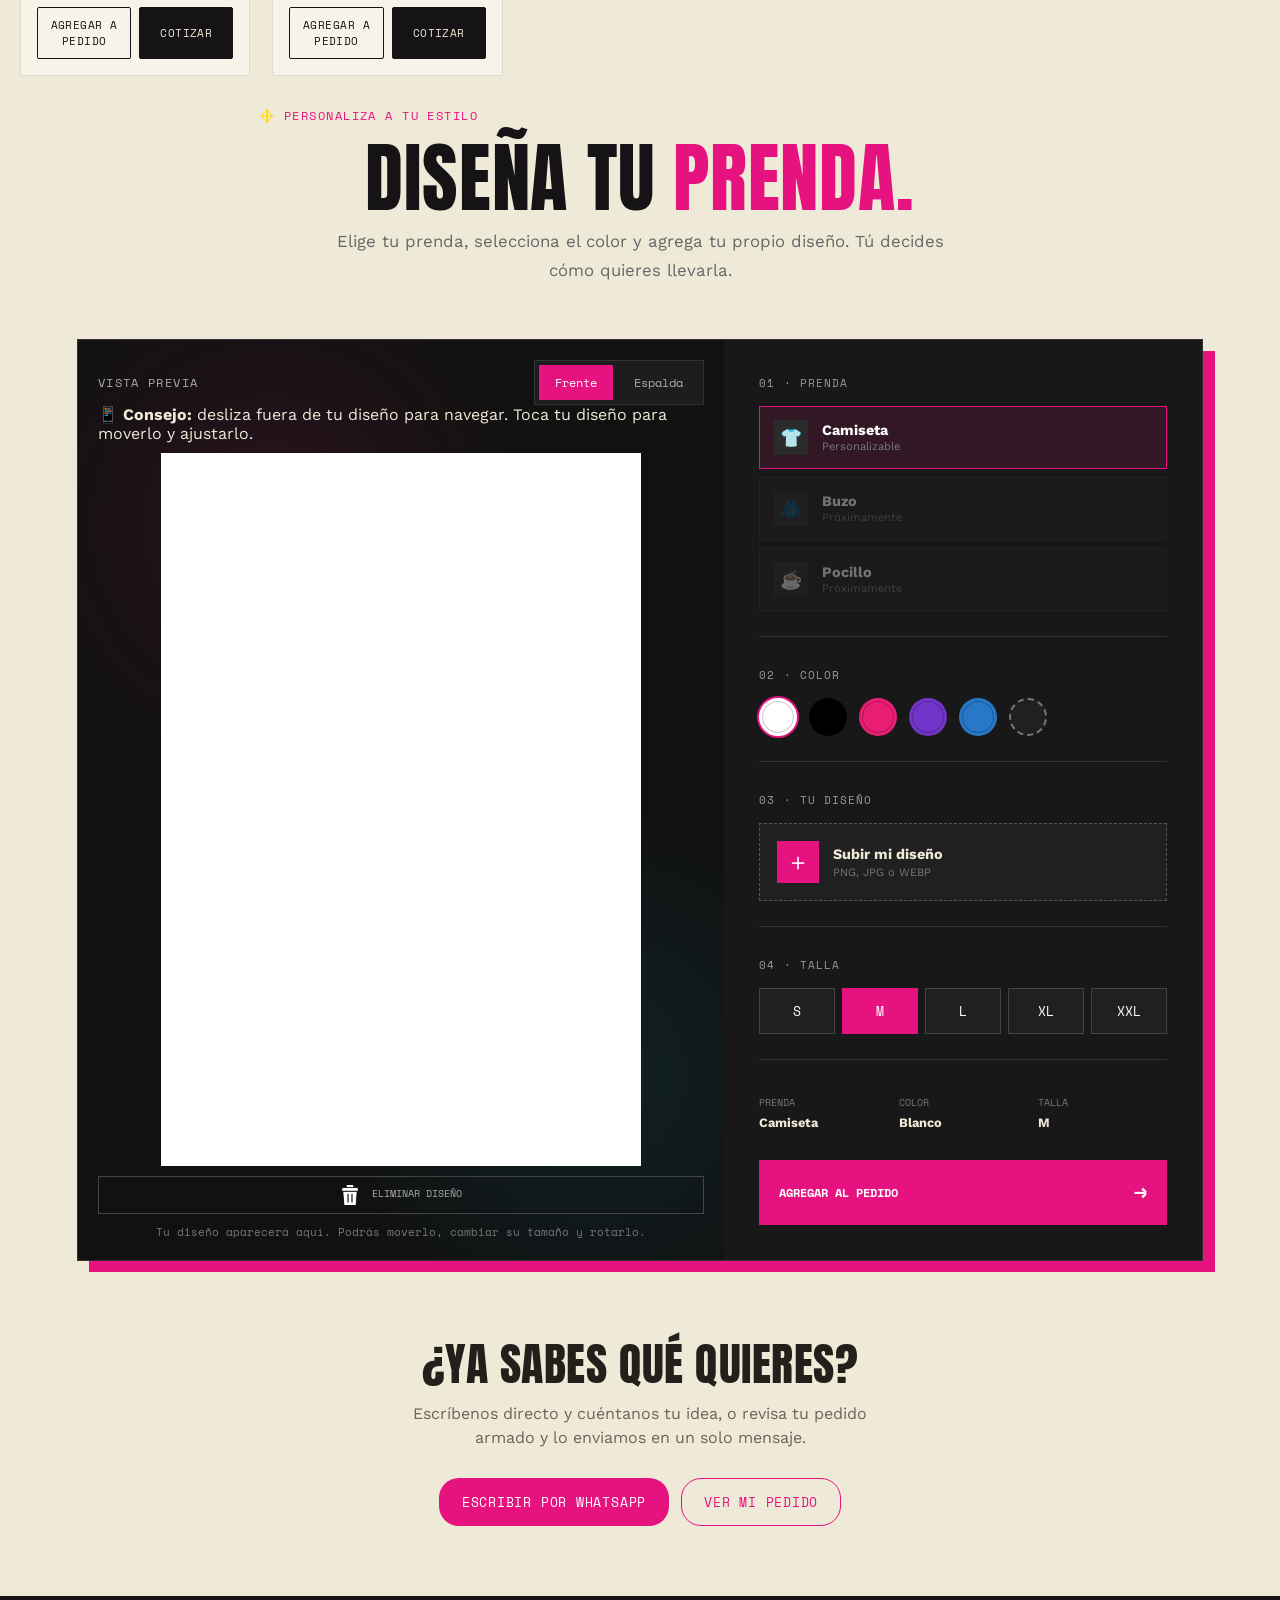
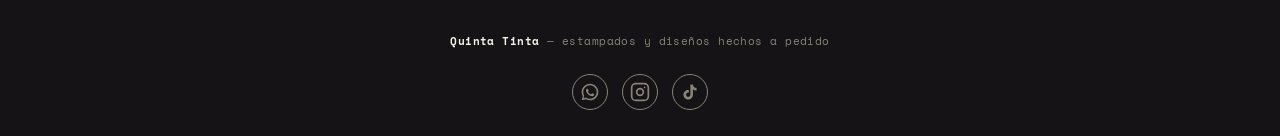
==== commit 18e82efb: "agregar apartado de vestidos y arreglos" ====
--- a/index.html
+++ b/index.html
@@ -20,7 +20,7 @@
 
 <div class="quinta" id="quintaTinta">
   <img src="img/logo/QTlogo.png" alt="Quinta Tinta" class="quinta-logo" onclick="toggleBrandReveal()">
-  <span class="quinta-text">QUINTA&nbsp;TINTA</span>
+  <!-- <span class="quinta-text">QUINTA&nbsp;TINTA</span> -->
 </div>    
 
 <nav class="links" id="navLinks">
@@ -28,7 +28,8 @@
       <button onclick="setActiveNav(this); filterAndScroll('camisetas'); closeMobileMenu();">Camisetas</button>
       <button onclick="setActiveNav(this); filterAndScroll('pocillos'); closeMobileMenu();">Pocillos</button>
       <button onclick="setActiveNav(this); filterAndScroll('buzos'); closeMobileMenu();">Buzos</button>
-      <button onclick="setActiveNav(this); filterAndScroll('crea'); closeMobileMenu();">crea tu prenda</button>
+      <button onclick="setActiveNav(this); filterAndScroll('crea'); closeMobileMenu();">Personaliza</button>
+      <button onclick="location.href='vestidos.html'">Vestidos</button>
 <button onclick="location.href='contacto.html'">
     Contacto
 </button>    </nav>
--- a/Estilos/estilo.css
+++ b/Estilos/estilo.css
@@ -105,7 +105,7 @@
 
   .quinta .reg{color:var(--yellow);}
   nav.links{
-    display:flex;gap:4px;
+    display:flex;gap:2px;
     flex-wrap:wrap;
   }
 
@@ -1420,28 +1420,19 @@
         top: 100%;
         left: 0;
         right: 0;
-
         width: 100%;
-
         display: flex;
         flex-direction: column;
-
-        gap: 0;
-
+        gap: 2px;
         padding: 10px 16px 16px;
-
         background: var(--ink);
-
         border-top: 1px solid #333;
         border-bottom: 3px solid var(--magenta);
-
         max-height: 0;
         overflow: hidden;
-
         opacity: 0;
         visibility: hidden;
         pointer-events: none;
-
         transition:
             max-height .3s ease,
             opacity .2s ease,
